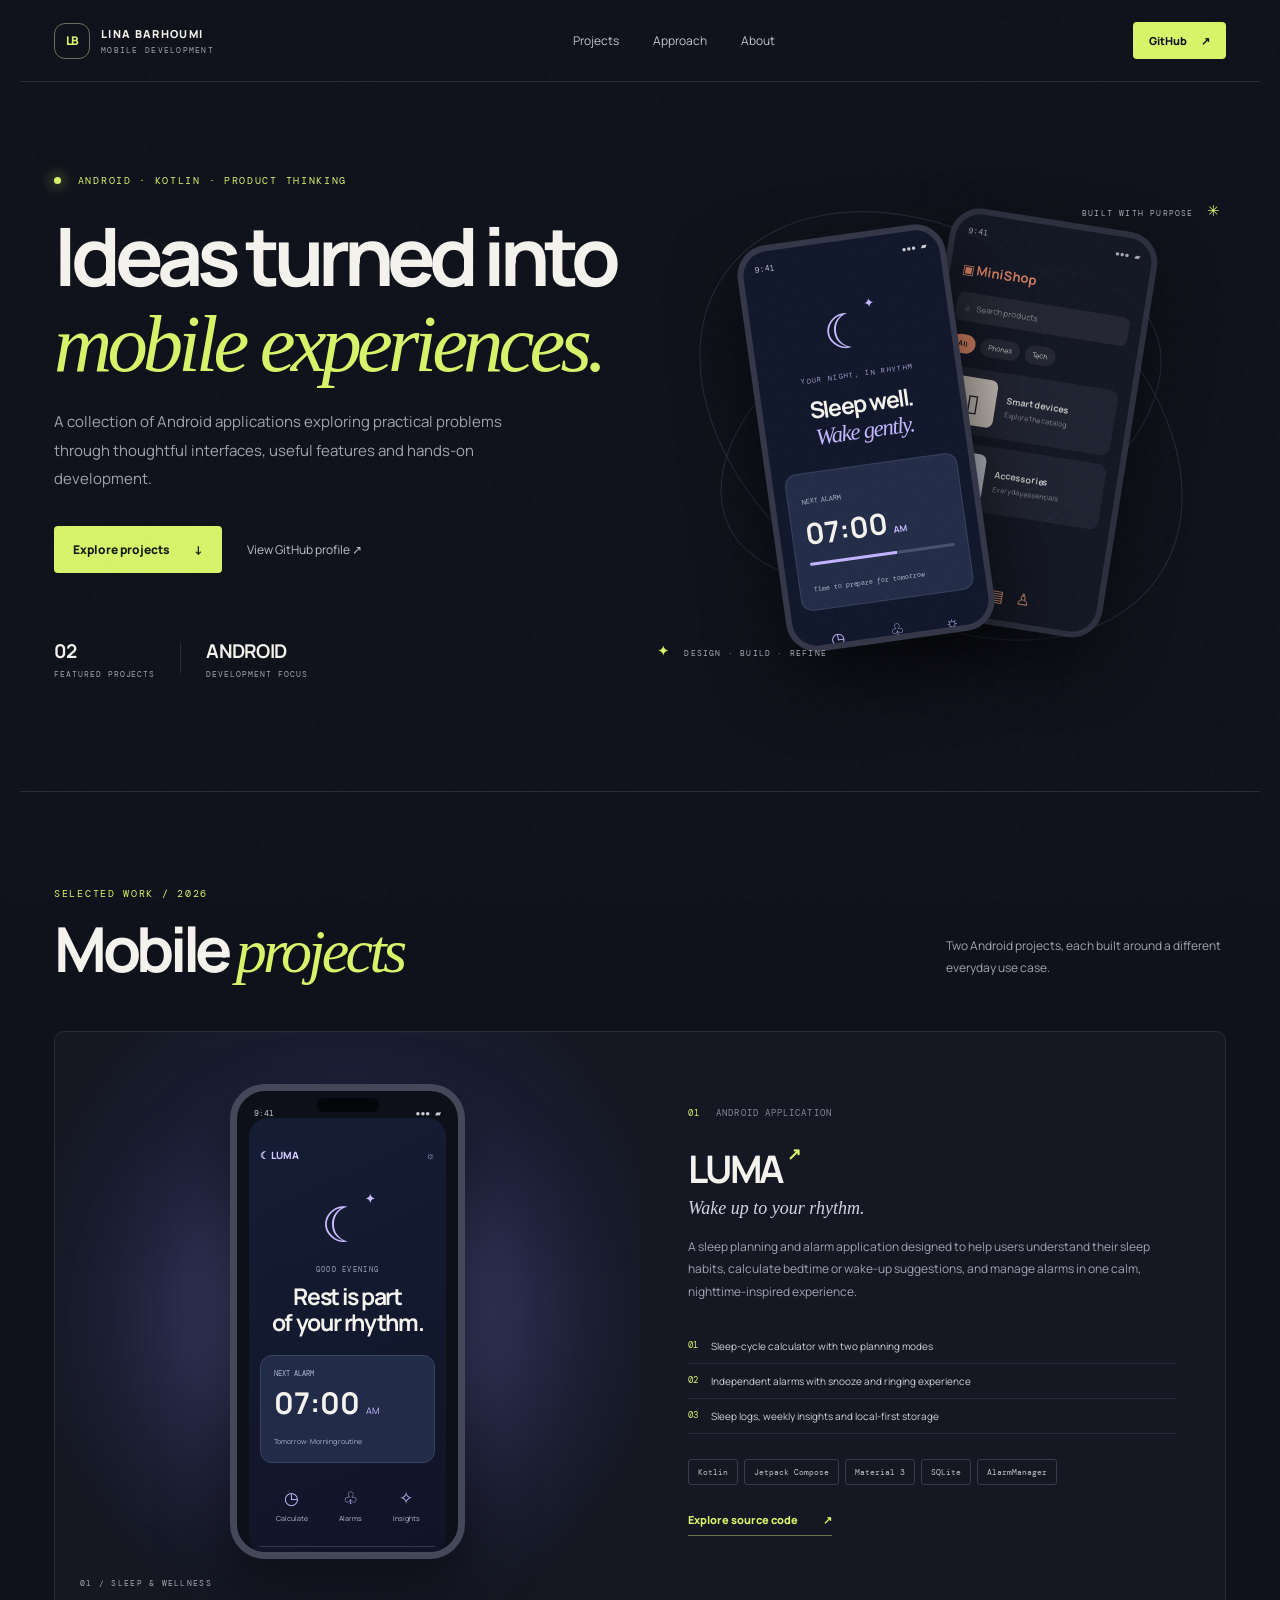
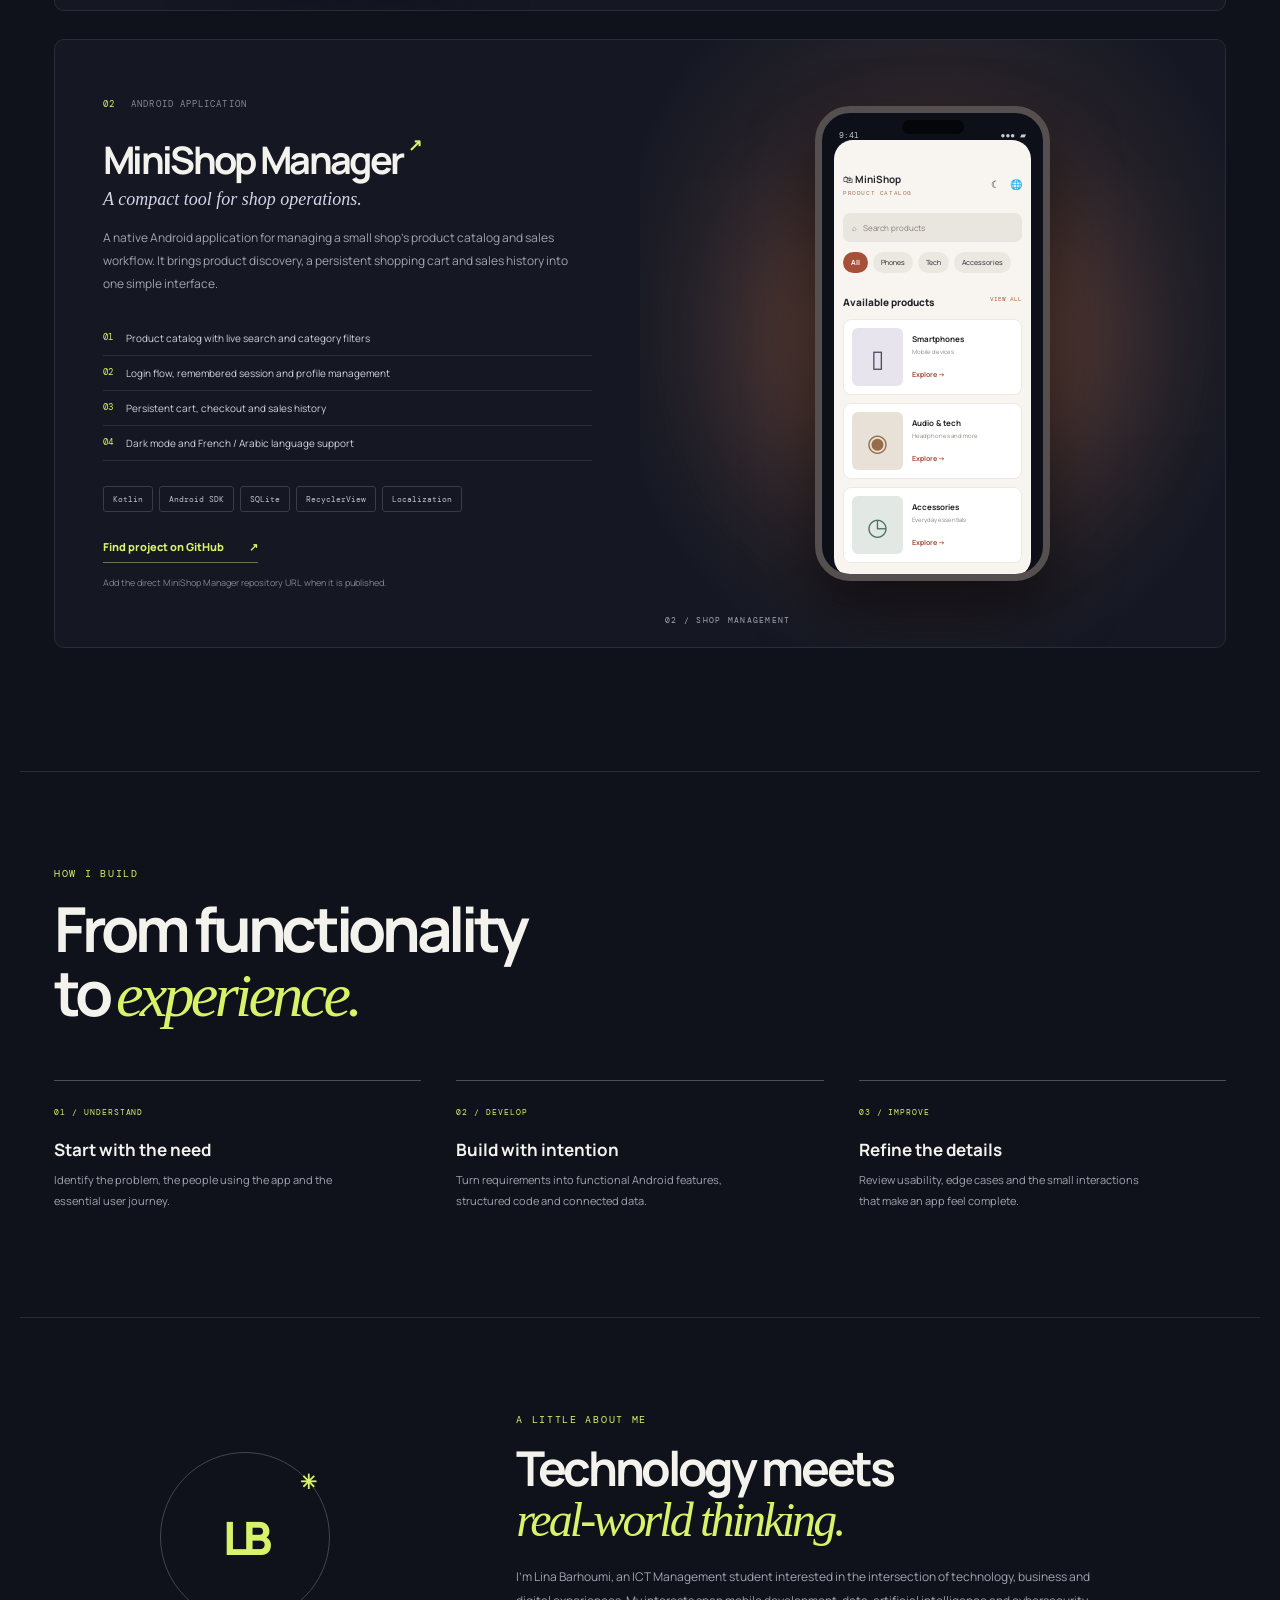
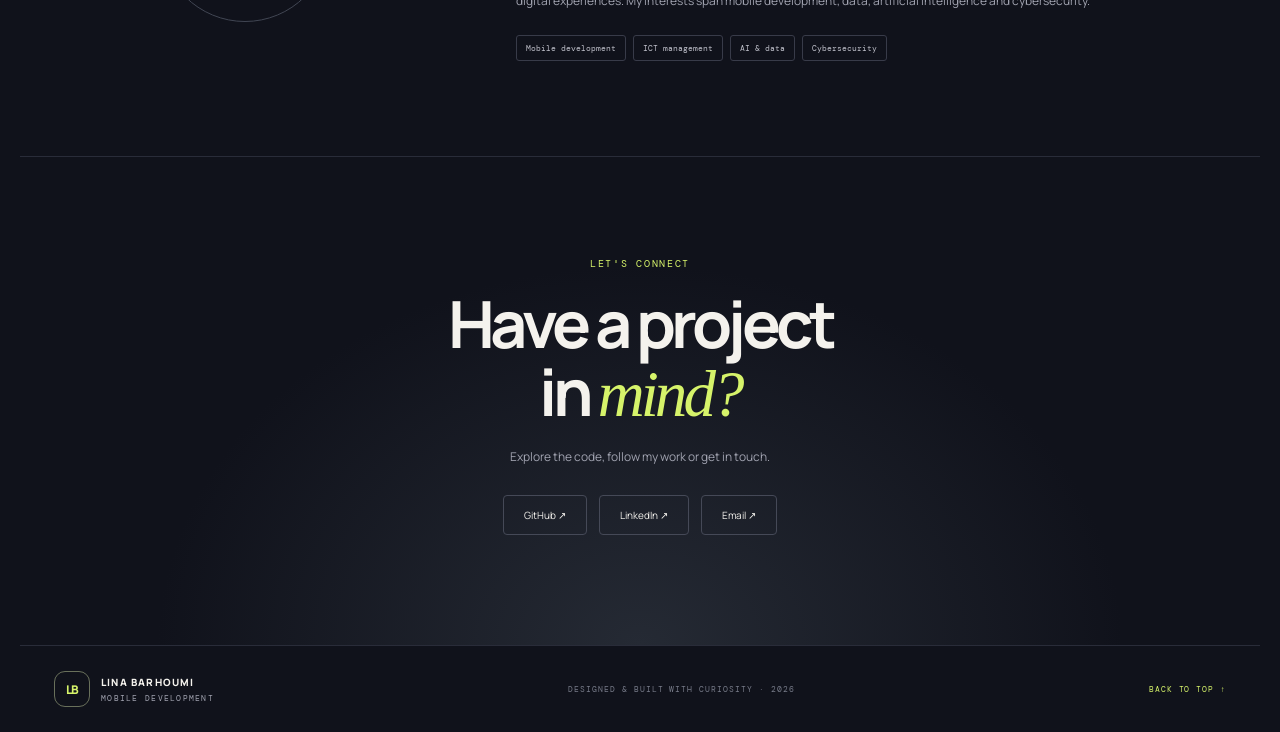
==== index.html @ 20ad25fe "Create mobile development portfolio" ====
<!DOCTYPE html>
<html lang="en">
<head>
  <meta charset="UTF-8">
  <meta name="viewport" content="width=device-width, initial-scale=1.0">
  <meta name="theme-color" content="#10121b">
  <meta name="description" content="Mobile app development portfolio — Android projects built with Kotlin.">
  <title>Mobile Projects — Lina Barhoumi</title>
  <link rel="preconnect" href="https://fonts.googleapis.com">
  <link rel="preconnect" href="https://fonts.gstatic.com" crossorigin>
  <link href="https://fonts.googleapis.com/css2?family=DM+Mono:wght@400;500&family=Manrope:wght@400;500;600;700;800&display=swap" rel="stylesheet">
  <link rel="stylesheet" href="style.css">
</head>
<body>
  <div class="noise"></div>
  <header class="topbar">
    <a class="brand" href="#home" aria-label="Lina home"><span class="brand-mark">LB</span><span>LINA BARHOUMI<span class="brand-sub">MOBILE DEVELOPMENT</span></span></a>
    <nav>
      <a href="#projects">Projects</a><a href="#approach">Approach</a><a href="#about">About</a>
    </nav>
    <a class="top-cta" href="https://github.com/LINAAAA55" target="_blank" rel="noreferrer">GitHub <span>↗</span></a>
  </header>

  <main>
    <section class="hero" id="home">
      <div class="hero-copy">
        <div class="eyebrow"><span class="pulse"></span> ANDROID · KOTLIN · PRODUCT THINKING</div>
        <h1>Ideas turned into<br><em>mobile experiences.</em></h1>
        <p class="hero-text">A collection of Android applications exploring practical problems through thoughtful interfaces, useful features and hands-on development.</p>
        <div class="hero-actions"><a class="button primary" href="#projects">Explore projects <span>↓</span></a><a class="text-link" href="https://github.com/LINAAAA55" target="_blank" rel="noreferrer">View GitHub profile ↗</a></div>
        <div class="hero-meta"><div><strong>02</strong><span>FEATURED PROJECTS</span></div><i></i><div><strong>ANDROID</strong><span>DEVELOPMENT FOCUS</span></div></div>
      </div>
      <div class="hero-art" aria-label="Decorative mobile app interface previews">
        <div class="orbit orbit-one"></div><div class="orbit orbit-two"></div>
        <div class="float-label label-top">BUILT WITH PURPOSE <span>✳</span></div>
        <div class="hero-phone phone-back">
          <div class="mini-status"><span>9:41</span><span>●●● ▰</span></div><div class="shop-mini-logo">▣ <b>MiniShop</b></div><div class="search-mini">⌕ &nbsp; Search products</div>
          <div class="mini-chips"><b>All</b><span>Phones</span><span>Tech</span></div>
          <div class="mini-product"><div class="product-art phone-art">▯</div><div><b>Smart devices</b><small>Explore the catalog</small></div></div>
          <div class="mini-product"><div class="product-art buds-art">◉</div><div><b>Accessories</b><small>Everyday essentials</small></div></div>
          <div class="mini-nav">⌂ &nbsp;&nbsp; ▤ &nbsp;&nbsp; ♙</div>
        </div>
        <div class="hero-phone phone-front">
          <div class="mini-status"><span>9:41</span><span>●●● ▰</span></div>
          <div class="moon">☾<span>✦</span></div><small class="luma-kicker">YOUR NIGHT, IN RHYTHM</small>
          <h3>Sleep well.<br><em>Wake gently.</em></h3>
          <div class="sleep-card"><small>NEXT ALARM</small><strong>07:00 <span>AM</span></strong><div class="sleep-line"></div><small>Time to prepare for tomorrow</small></div>
          <div class="sleep-shortcuts"><span>◷<small>Calculator</small></span><span>♧<small>Sleep log</small></span><span>☼<small>Insights</small></span></div>
        </div>
        <div class="float-label label-bottom"><span class="tiny-star">✦</span> DESIGN · BUILD · REFINE</div>
      </div>
    </section>

    <section class="section projects" id="projects">
      <div class="section-heading"><div><div class="eyebrow">SELECTED WORK / 2026</div><h2>Mobile <em>projects</em></h2></div><p>Two Android projects, each built around a different everyday use case.</p></div>

      <article class="project-card luma-card">
        <div class="project-visual luma-visual">
          <div class="visual-glow"></div>
          <div class="device device-large">
            <div class="device-island"></div><div class="device-time">9:41 <span>●●● ▰</span></div>
            <div class="luma-preview">
              <div class="luma-top"><span>☾ LUMA</span><span>☼</span></div>
              <div class="cat-moon">☾<b>✦</b></div>
              <div class="luma-greeting">GOOD EVENING</div><h3>Rest is part<br>of your rhythm.</h3>
              <div class="luma-alarm"><small>NEXT ALARM</small><strong>07:00 <i>AM</i></strong><span>Tomorrow · Morning routine</span></div>
              <div class="luma-actions"><span>◷<small>Calculate</small></span><span>♧<small>Alarms</small></span><span>✧<small>Insights</small></span></div>
              <div class="luma-tab"><b>⌂</b><b>◷</b><b>☾</b><b>⚙</b></div>
            </div>
          </div>
          <div class="visual-caption">01 / SLEEP & WELLNESS</div>
        </div>
        <div class="project-info">
          <div class="project-index">01 <span>ANDROID APPLICATION</span></div>
          <h3>LUMA <span class="project-arrow">↗</span></h3>
          <p class="project-lead">Wake up to your rhythm.</p>
          <p class="project-desc">A sleep planning and alarm application designed to help users understand their sleep habits, calculate bedtime or wake-up suggestions, and manage alarms in one calm, nighttime-inspired experience.</p>
          <div class="feature-list"><div><b>01</b><span>Sleep-cycle calculator with two planning modes</span></div><div><b>02</b><span>Independent alarms with snooze and ringing experience</span></div><div><b>03</b><span>Sleep logs, weekly insights and local-first storage</span></div></div>
          <div class="tags"><span>Kotlin</span><span>Jetpack Compose</span><span>Material 3</span><span>SQLite</span><span>AlarmManager</span></div>
          <a class="project-link" href="https://github.com/LINAAAA55/LUMA" target="_blank" rel="noreferrer">Explore source code <span>↗</span></a>
        </div>
      </article>

      <article class="project-card shop-card">
        <div class="project-info">
          <div class="project-index">02 <span>ANDROID APPLICATION</span></div>
          <h3>MiniShop Manager <span class="project-arrow">↗</span></h3>
          <p class="project-lead">A compact tool for shop operations.</p>
          <p class="project-desc">A native Android application for managing a small shop's product catalog and sales workflow. It brings product discovery, a persistent shopping cart and sales history into one simple interface.</p>
          <div class="feature-list"><div><b>01</b><span>Product catalog with live search and category filters</span></div><div><b>02</b><span>Login flow, remembered session and profile management</span></div><div><b>03</b><span>Persistent cart, checkout and sales history</span></div><div><b>04</b><span>Dark mode and French / Arabic language support</span></div></div>
          <div class="tags"><span>Kotlin</span><span>Android SDK</span><span>SQLite</span><span>RecyclerView</span><span>Localization</span></div>
          <a class="project-link" href="https://github.com/LINAAAA55" target="_blank" rel="noreferrer">Find project on GitHub <span>↗</span></a>
          <small class="note">Add the direct MiniShop Manager repository URL when it is published.</small>
        </div>
        <div class="project-visual shop-visual">
          <div class="visual-glow"></div>
          <div class="device device-large shop-device">
            <div class="device-island"></div><div class="device-time">9:41 <span>●●● ▰</span></div>
            <div class="shop-preview">
              <div class="shop-header"><span>🛍 <b>MiniShop</b><small>PRODUCT CATALOG</small></span><span>☾　🌐</span></div>
              <div class="shop-search">⌕ &nbsp; Search products</div>
              <div class="shop-cats"><b>All</b><span>Phones</span><span>Tech</span><span>Accessories</span></div>
              <div class="shop-section">Available products <span>VIEW ALL</span></div>
              <div class="shop-item"><div class="item-illustration phone">▯</div><div><b>Smartphones</b><small>Mobile devices</small><strong>Explore →</strong></div></div>
              <div class="shop-item"><div class="item-illustration audio">◉</div><div><b>Audio & tech</b><small>Headphones and more</small><strong>Explore →</strong></div></div>
              <div class="shop-item"><div class="item-illustration watch">◷</div><div><b>Accessories</b><small>Everyday essentials</small><strong>Explore →</strong></div></div>
              <div class="shop-bottom"><span>⌂<small>Catalog</small></span><span>▣<small>Cart</small></span><span>▤<small>Sales</small></span><span>♙<small>Profile</small></span></div>
            </div>
          </div>
          <div class="visual-caption">02 / SHOP MANAGEMENT</div>
        </div>
      </article>
    </section>

    <section class="approach section" id="approach">
      <div class="eyebrow">HOW I BUILD</div><h2>From functionality<br>to <em>experience.</em></h2>
      <div class="approach-grid">
        <div><span>01 / UNDERSTAND</span><h3>Start with the need</h3><p>Identify the problem, the people using the app and the essential user journey.</p></div>
        <div><span>02 / DEVELOP</span><h3>Build with intention</h3><p>Turn requirements into functional Android features, structured code and connected data.</p></div>
        <div><span>03 / IMPROVE</span><h3>Refine the details</h3><p>Review usability, edge cases and the small interactions that make an app feel complete.</p></div>
      </div>
    </section>

    <section class="about section" id="about">
      <div class="about-mark">LB<span>✳</span></div>
      <div><div class="eyebrow">A LITTLE ABOUT ME</div><h2>Technology meets<br><em>real-world thinking.</em></h2><p>I'm Lina Barhoumi, an ICT Management student interested in the intersection of technology, business and digital experiences. My interests span mobile development, data, artificial intelligence and cybersecurity.</p><div class="about-skills"><span>Mobile development</span><span>ICT management</span><span>AI & data</span><span>Cybersecurity</span></div></div>
    </section>

    <section class="contact section">
      <div class="eyebrow">LET'S CONNECT</div><h2>Have a project<br>in <em>mind?</em></h2>
      <p>Explore the code, follow my work or get in touch.</p>
      <div class="contact-links"><a href="https://github.com/LINAAAA55" target="_blank" rel="noreferrer">GitHub ↗</a><a href="https://www.linkedin.com/" target="_blank" rel="noreferrer">LinkedIn ↗</a><a href="mailto:">Email ↗</a></div>
    </section>
  </main>
  <footer><a class="brand footer-brand" href="#home"><span class="brand-mark">LB</span><span>LINA BARHOUMI<span class="brand-sub">MOBILE DEVELOPMENT</span></span></a><span>DESIGNED & BUILT WITH CURIOSITY · 2026</span><a href="#home">BACK TO TOP ↑</a></footer>
  <script src="script.js"></script>
</body>
</html>
---- style.css ----
*{box-sizing:border-box} :root{--bg:#10121b;--panel:#171a26;--text:#f4f2ed;--muted:#a1a3b0;--line:#292c39;--lime:#d6f36a;--lav:#b9a8ff;--orange:#ff9b70}html{scroll-behavior:smooth}body{margin:0;background:var(--bg);color:var(--text);font-family:Manrope,Arial,sans-serif;overflow-x:hidden}.noise{position:fixed;inset:0;pointer-events:none;opacity:.035;z-index:5;background-image:url("data:image/svg+xml,%3Csvg viewBox='0 0 180 180' xmlns='http://www.w3.org/2000/svg'%3E%3Cfilter id='n'%3E%3CfeTurbulence type='fractalNoise' baseFrequency='.9' numOctaves='3' stitchTiles='stitch'/%3E%3C/filter%3E%3Crect width='100%25' height='100%25' filter='url(%23n)' opacity='.5'/%3E%3C/svg%3E")}.topbar{height:82px;max-width:1240px;margin:auto;padding:0 34px;display:flex;align-items:center;justify-content:space-between;border-bottom:1px solid var(--line);position:relative;z-index:10}.brand{display:flex;align-items:center;gap:11px;text-decoration:none;color:var(--text);font-size:11px;font-weight:800;letter-spacing:.12em}.brand-mark{width:36px;height:36px;border:1px solid #69705b;border-radius:11px;display:grid;place-items:center;color:var(--lime);font-size:12px;letter-spacing:-.06em}.brand-sub{display:block;font:8px "DM Mono",monospace;color:var(--muted);letter-spacing:.16em;margin-top:4px}.topbar nav{display:flex;gap:34px}.topbar nav a,.text-link{font-size:12px;color:#c3c3cc;text-decoration:none}.topbar nav a:hover,.text-link:hover{color:var(--lime)}.top-cta{color:var(--bg);background:var(--lime);padding:11px 16px;border-radius:4px;text-decoration:none;font-size:11px;font-weight:800}.top-cta span{margin-left:12px}.hero{max-width:1240px;margin:auto;padding:92px 34px 112px;min-height:650px;display:grid;grid-template-columns:1fr 1fr;align-items:center;gap:30px}.eyebrow{font:10px "DM Mono",monospace;letter-spacing:.17em;color:var(--lime)}.pulse{display:inline-block;width:7px;height:7px;background:var(--lime);border-radius:50%;margin-right:9px;box-shadow:0 0 14px var(--lime)}h1,h2,h3,p{margin-top:0}h1{font-size:clamp(48px,6.3vw,82px);line-height:1.05;letter-spacing:-.075em;margin:26px 0 22px;font-weight:700}h1 em,h2 em{font-family:Georgia,serif;font-weight:400;color:var(--lime);letter-spacing:-.06em}.hero-text{max-width:490px;color:var(--muted);font-size:15px;line-height:1.9}.hero-actions{display:flex;align-items:center;gap:25px;margin-top:32px}.button{display:inline-flex;gap:24px;align-items:center;padding:15px 19px;text-decoration:none;font-size:12px;font-weight:800;border-radius:4px}.primary{background:var(--lime);color:#161a13}.primary:hover{transform:translateY(-2px)}.hero-meta{display:flex;align-items:center;gap:25px;margin-top:65px}.hero-meta div{display:flex;flex-direction:column;gap:5px}.hero-meta strong{font-size:19px;letter-spacing:-.04em}.hero-meta span{font:8px "DM Mono",monospace;color:var(--muted);letter-spacing:.12em}.hero-meta i{height:30px;width:1px;background:var(--line)}.hero-art{height:480px;position:relative;display:flex;justify-content:center;align-items:center}.orbit{position:absolute;border:1px solid #292d3c;border-radius:50%;transform:rotate(-25deg)}.orbit-one{width:470px;height:270px}.orbit-two{width:530px;height:370px;transform:rotate(35deg)}.hero-phone{position:absolute;width:210px;height:410px;border:6px solid #343747;border-radius:31px;background:#151927;box-shadow:0 28px 70px #0009;overflow:hidden;padding:12px}.phone-back{transform:translate(85px,-3px) rotate(9deg);opacity:.8}.phone-front{transform:translate(-75px,12px) rotate(-8deg);z-index:2;background:#11182b}.mini-status,.device-time{display:flex;justify-content:space-between;font:8px "DM Mono",monospace;color:#c9cad2}.shop-mini-logo{margin-top:25px;font-size:13px;color:#ff9b70}.search-mini{margin-top:14px;background:#292d3a;padding:9px;border-radius:7px;font-size:8px;color:#aaa}.mini-chips{display:flex;gap:5px;margin:13px 0}.mini-chips>*{padding:5px 8px;background:#292d3a;border-radius:15px;font-size:7px}.mini-chips b{background:#ff9b70;color:#17151a}.mini-product{display:flex;gap:10px;align-items:center;background:#242837;padding:9px;border-radius:9px;margin-bottom:9px;font-size:9px}.mini-product small{display:block;color:#a4a5af;margin-top:4px;font-size:7px}.product-art{width:45px;height:48px;border-radius:7px;display:grid;place-items:center;font-size:24px}.phone-art{background:#eadfd5;color:#20212b}.buds-art{background:#dce3eb;color:#252a36}.mini-nav{position:absolute;bottom:13px;left:0;right:0;text-align:center;color:#ffad82;font-size:16px}.moon{font-size:48px;color:#c8baff;margin:34px 0 9px;text-align:center}.moon span{font-size:13px;vertical-align:top}.luma-kicker{display:block;text-align:center;font:7px "DM Mono",monospace;letter-spacing:.2em;color:#a9a1d4}.phone-front h3{text-align:center;font-size:23px;line-height:1.12;letter-spacing:-.06em;margin:13px 0 20px}.phone-front h3 em{font-family:Georgia;color:#c4b7ff;font-weight:400}.sleep-card{background:#242d48;border:1px solid #38415e;border-radius:12px;padding:13px}.sleep-card small{font:7px "DM Mono",monospace;color:#aab1ca}.sleep-card strong{display:block;font-size:29px;margin:5px 0}.sleep-card strong span{font-size:9px;color:#c6b8ff}.sleep-line{height:3px;background:linear-gradient(90deg,#c2b3ff 60%,#47516e 60%);border-radius:4px;margin:9px 0}.sleep-shortcuts{display:flex;justify-content:space-around;margin-top:19px;color:#c8baff;text-align:center}.sleep-shortcuts small{display:block;font-size:7px;color:#b3b4c2;margin-top:5px}.float-label{position:absolute;font:8px "DM Mono",monospace;letter-spacing:.15em;color:#a8a9b6;z-index:3}.float-label span{color:var(--lime);font-size:15px;margin-left:7px}.label-top{top:15px;right:5px}.label-bottom{bottom:5px;left:2px}.tiny-star{font-size:15px!important;margin:0 7px 0 0!important}.section{max-width:1240px;margin:auto;padding:95px 34px}.projects{border-top:1px solid var(--line)}.section-heading{display:flex;justify-content:space-between;align-items:end;margin-bottom:48px}.section-heading h2,.approach h2,.about h2,.contact h2{font-size:clamp(42px,5vw,62px);line-height:1.04;letter-spacing:-.07em;margin:17px 0 0}.section-heading>p{color:var(--muted);max-width:280px;font-size:12px;line-height:1.8;margin:0 0 5px}.project-card{display:grid;grid-template-columns:1fr 1fr;min-height:580px;border:1px solid var(--line);border-radius:10px;overflow:hidden;margin-bottom:28px;background:#151823}.project-visual{position:relative;display:flex;align-items:center;justify-content:center;min-height:570px;overflow:hidden}.luma-visual{background:radial-gradient(ellipse at 50% 45%,#32365b 0%,#1c2037 45%,#151823 78%)}.shop-visual{background:radial-gradient(ellipse at 50% 45%,#4a3229 0%,#28232a 48%,#151823 80%)}.visual-glow{position:absolute;width:330px;height:330px;border-radius:50%;filter:blur(70px);opacity:.23;background:#a99bff}.shop-visual .visual-glow{background:#ff956a}.device{position:relative;background:#0d1019;border:7px solid #444858;border-radius:35px;box-shadow:0 28px 65px #0009;overflow:hidden}.device-large{width:235px;height:475px;padding:12px}.device-island{position:absolute;top:7px;left:50%;transform:translateX(-50%);width:62px;height:14px;background:#05060a;border-radius:12px;z-index:3}.device-time{padding:5px 5px 0}.luma-preview{height:100%;background:linear-gradient(155deg,#151d35,#101426);border-radius:19px;padding:16px 11px;overflow:hidden}.luma-top{display:flex;justify-content:space-between;color:#d4caff;font-size:10px;font-weight:800;margin-top:14px}.cat-moon{text-align:center;font-size:49px;color:#c9baff;margin:28px 0 8px}.cat-moon b{font-size:12px;vertical-align:top}.luma-greeting{text-align:center;color:#9da5c1;font:7px "DM Mono",monospace;letter-spacing:.19em}.luma-preview h3{text-align:center;font-size:23px;line-height:1.12;letter-spacing:-.06em;margin:10px 0 20px}.luma-alarm{background:#222c49;border:1px solid #394362;border-radius:12px;padding:13px}.luma-alarm small{display:block;font:7px "DM Mono",monospace;color:#aeb5ce}.luma-alarm strong{display:block;font-size:30px;margin:4px 0}.luma-alarm i{font:9px Manrope;color:#c8baff}.luma-alarm span{font-size:7px;color:#aeb5ce}.luma-actions{display:flex;justify-content:space-around;text-align:center;color:#c8baff;margin:23px 0}.luma-actions span{font-size:17px}.luma-actions small{display:block;font-size:7px;color:#b9bbcb;margin-top:5px}.luma-tab{border-top:1px solid #303750;display:flex;justify-content:space-around;padding-top:12px;color:#a6a9bd}.luma-tab b:first-child{color:#c9baff}.visual-caption{position:absolute;bottom:22px;left:25px;font:8px "DM Mono",monospace;letter-spacing:.16em;color:#a5a6b2}.project-info{padding:58px 48px;align-self:center}.project-index{font:9px "DM Mono",monospace;color:var(--lime);letter-spacing:.12em}.project-index span{color:#858897;margin-left:10px}.project-info h3{font-size:38px;letter-spacing:-.07em;margin:23px 0 4px}.project-arrow{font-size:17px;color:var(--lime);vertical-align:top}.project-lead{font:italic 18px Georgia,serif;color:#d6d2e7;margin-bottom:17px}.project-desc{font-size:12px;line-height:1.9;color:var(--muted);max-width:480px}.feature-list{margin:25px 0}.feature-list div{display:flex;gap:13px;padding:10px 0;border-bottom:1px solid #292d39;font-size:10px;color:#d2d1d8}.feature-list b{font:9px "DM Mono",monospace;color:var(--lime)}.tags{display:flex;flex-wrap:wrap;gap:6px;margin:22px 0}.tags span,.about-skills span{border:1px solid #383b49;padding:7px 9px;border-radius:3px;font:8px "DM Mono",monospace;color:#bfc0ca}.project-link{display:inline-flex;gap:25px;align-items:center;text-decoration:none;color:var(--lime);font-size:11px;font-weight:800;margin-top:5px;border-bottom:1px solid #69734b;padding-bottom:8px}.note{display:block;color:#818491;font-size:9px;margin-top:13px}.shop-card .project-info{order:1}.shop-card .project-visual{order:2}.shop-device{border-color:#55504f}.shop-preview{height:100%;background:#f8f5f0;color:#24242a;border-radius:19px;padding:17px 9px;overflow:hidden}.shop-header{display:flex;justify-content:space-between;align-items:center;font-size:10px;margin-top:15px}.shop-header small{display:block;font:6px "DM Mono",monospace;color:#9b6b53;letter-spacing:.1em;margin-top:3px}.shop-search{background:#e9e5df;border-radius:7px;padding:9px;margin:16px 0 10px;color:#85817b;font-size:8px}.shop-cats{display:flex;gap:5px;white-space:nowrap}.shop-cats>*{font-size:7px;padding:6px 8px;background:#ebe7e1;border-radius:20px}.shop-cats b{background:#a64f39;color:white}.shop-section{font-size:10px;font-weight:800;margin:22px 0 10px}.shop-section span{float:right;font:6px "DM Mono",monospace;color:#b65b3e}.shop-item{display:flex;align-items:center;gap:9px;background:white;border:1px solid #eee9e3;border-radius:8px;padding:8px;margin-bottom:8px}.item-illustration{width:51px;height:58px;border-radius:6px;display:grid;place-items:center;font-size:24px}.item-illustration.phone{background:#e7e4ed;color:#514d68}.item-illustration.audio{background:#e8e1d8;color:#976c4b}.item-illustration.watch{background:#e2e9e4;color:#4d7160}.shop-item b{font-size:8px;display:block}.shop-item small{font-size:6px;color:#8c8984;display:block;margin:4px 0}.shop-item strong{font-size:7px;color:#a64f39}.shop-bottom{display:flex;justify-content:space-around;border-top:1px solid #e9e3dc;padding-top:11px;margin-top:13px;color:#a64f39}.shop-bottom span{font-size:12px;text-align:center}.shop-bottom small{display:block;font-size:6px;color:#716e6b}.approach{border-top:1px solid var(--line)}.approach h2{margin-bottom:52px}.approach-grid{display:grid;grid-template-columns:repeat(3,1fr);gap:35px}.approach-grid>div{border-top:1px solid #4a4e5a;padding-top:17px}.approach-grid span{font:8px "DM Mono",monospace;color:var(--lime);letter-spacing:.12em}.approach-grid h3{font-size:17px;margin:18px 0 9px}.approach-grid p{font-size:11px;line-height:1.9;color:var(--muted);max-width:280px}.about{border-top:1px solid var(--line);display:grid;grid-template-columns:.7fr 1.3fr;gap:80px;align-items:center}.about-mark{width:170px;height:170px;border:1px solid #414653;border-radius:50%;display:grid;place-items:center;font-size:46px;font-weight:800;letter-spacing:-.1em;color:var(--lime);position:relative;margin:auto}.about-mark span{position:absolute;right:17px;top:15px;font-size:20px}.about h2{font-size:48px;margin-bottom:20px}.about p{max-width:580px;color:var(--muted);font-size:12px;line-height:2}.about-skills{display:flex;gap:7px;flex-wrap:wrap;margin-top:22px}.contact{border-top:1px solid var(--line);text-align:center;padding-top:100px;padding-bottom:110px;background:radial-gradient(ellipse at 50% 100%,#252a34 0%,transparent 55%)}.contact h2{font-size:65px;margin:20px 0}.contact>p{color:var(--muted);font-size:12px}.contact-links{display:flex;justify-content:center;gap:12px;margin-top:30px}.contact-links a{border:1px solid #454957;color:var(--text);padding:12px 20px;text-decoration:none;font-size:10px;border-radius:4px}.contact-links a:hover{border-color:var(--lime);color:var(--lime)}footer{max-width:1240px;margin:auto;border-top:1px solid var(--line);padding:25px 34px;display:flex;align-items:center;justify-content:space-between;color:#777b89;font:8px "DM Mono",monospace;letter-spacing:.12em}.footer-brand{font-family:Manrope;font-size:10px;letter-spacing:.12em}footer>a:last-child{color:var(--lime);text-decoration:none}
@media(max-width:800px){.topbar{padding:0 20px;height:72px}.topbar nav{gap:15px}.topbar nav a{font-size:10px}.top-cta{padding:9px 11px}.hero{grid-template-columns:1fr;padding:70px 22px 65px;gap:5px}.hero-art{height:450px;margin-top:20px}.hero-meta{margin-top:42px}.section{padding:70px 20px}.section-heading{align-items:start;gap:20px;flex-direction:column}.section-heading>p{max-width:450px}.project-card{grid-template-columns:1fr}.project-visual{min-height:520px}.project-info{padding:38px 27px}.shop-card .project-info{order:2}.shop-card .project-visual{order:1}.approach-grid{gap:18px}.about{gap:35px;grid-template-columns:.55fr 1.45fr}.about-mark{width:120px;height:120px;font-size:34px}.about h2{font-size:40px}footer{padding:22px 20px;gap:15px;flex-wrap:wrap}}
@media(max-width:540px){.topbar nav{display:none}.brand{font-size:9px}.hero{padding-top:60px}h1{font-size:54px}.hero-text{font-size:13px}.hero-art{height:390px;transform:scale(.88);transform-origin:top center;margin-bottom:-30px}.phone-front{transform:translate(-53px,10px) rotate(-8deg)}.phone-back{transform:translate(65px,-2px) rotate(9deg)}.label-top{right:-5px}.label-bottom{left:-5px}.section-heading h2,.approach h2{font-size:46px}.project-visual{min-height:470px}.device-large{transform:scale(.91)}.project-info h3{font-size:31px}.project-info{padding:34px 21px}.approach-grid{grid-template-columns:1fr;gap:24px}.approach-grid p{max-width:100%}.about{grid-template-columns:1fr;gap:30px;text-align:center}.about-mark{width:110px;height:110px}.about h2{font-size:42px}.about-skills{justify-content:center}.contact h2{font-size:54px}.contact-links{flex-wrap:wrap}footer{justify-content:center;text-align:center;flex-direction:column}.footer-brand{align-self:center}}
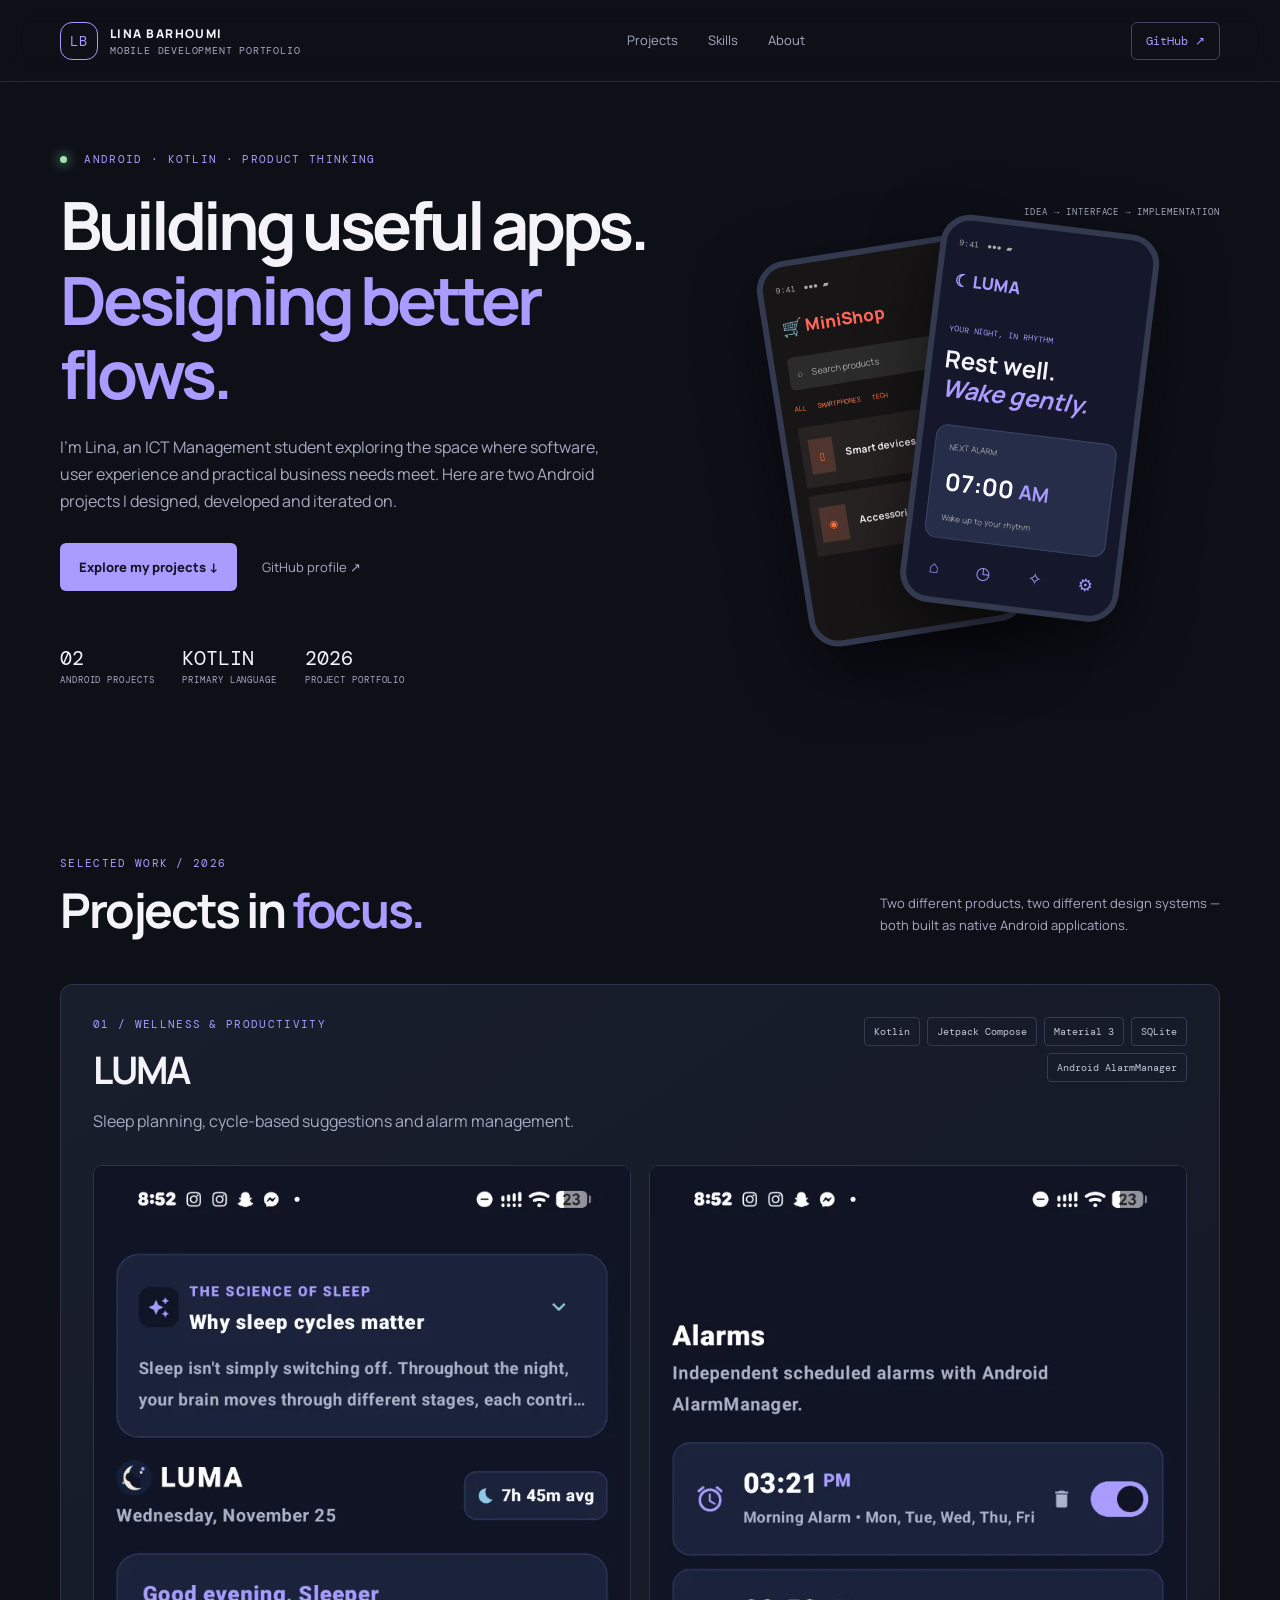
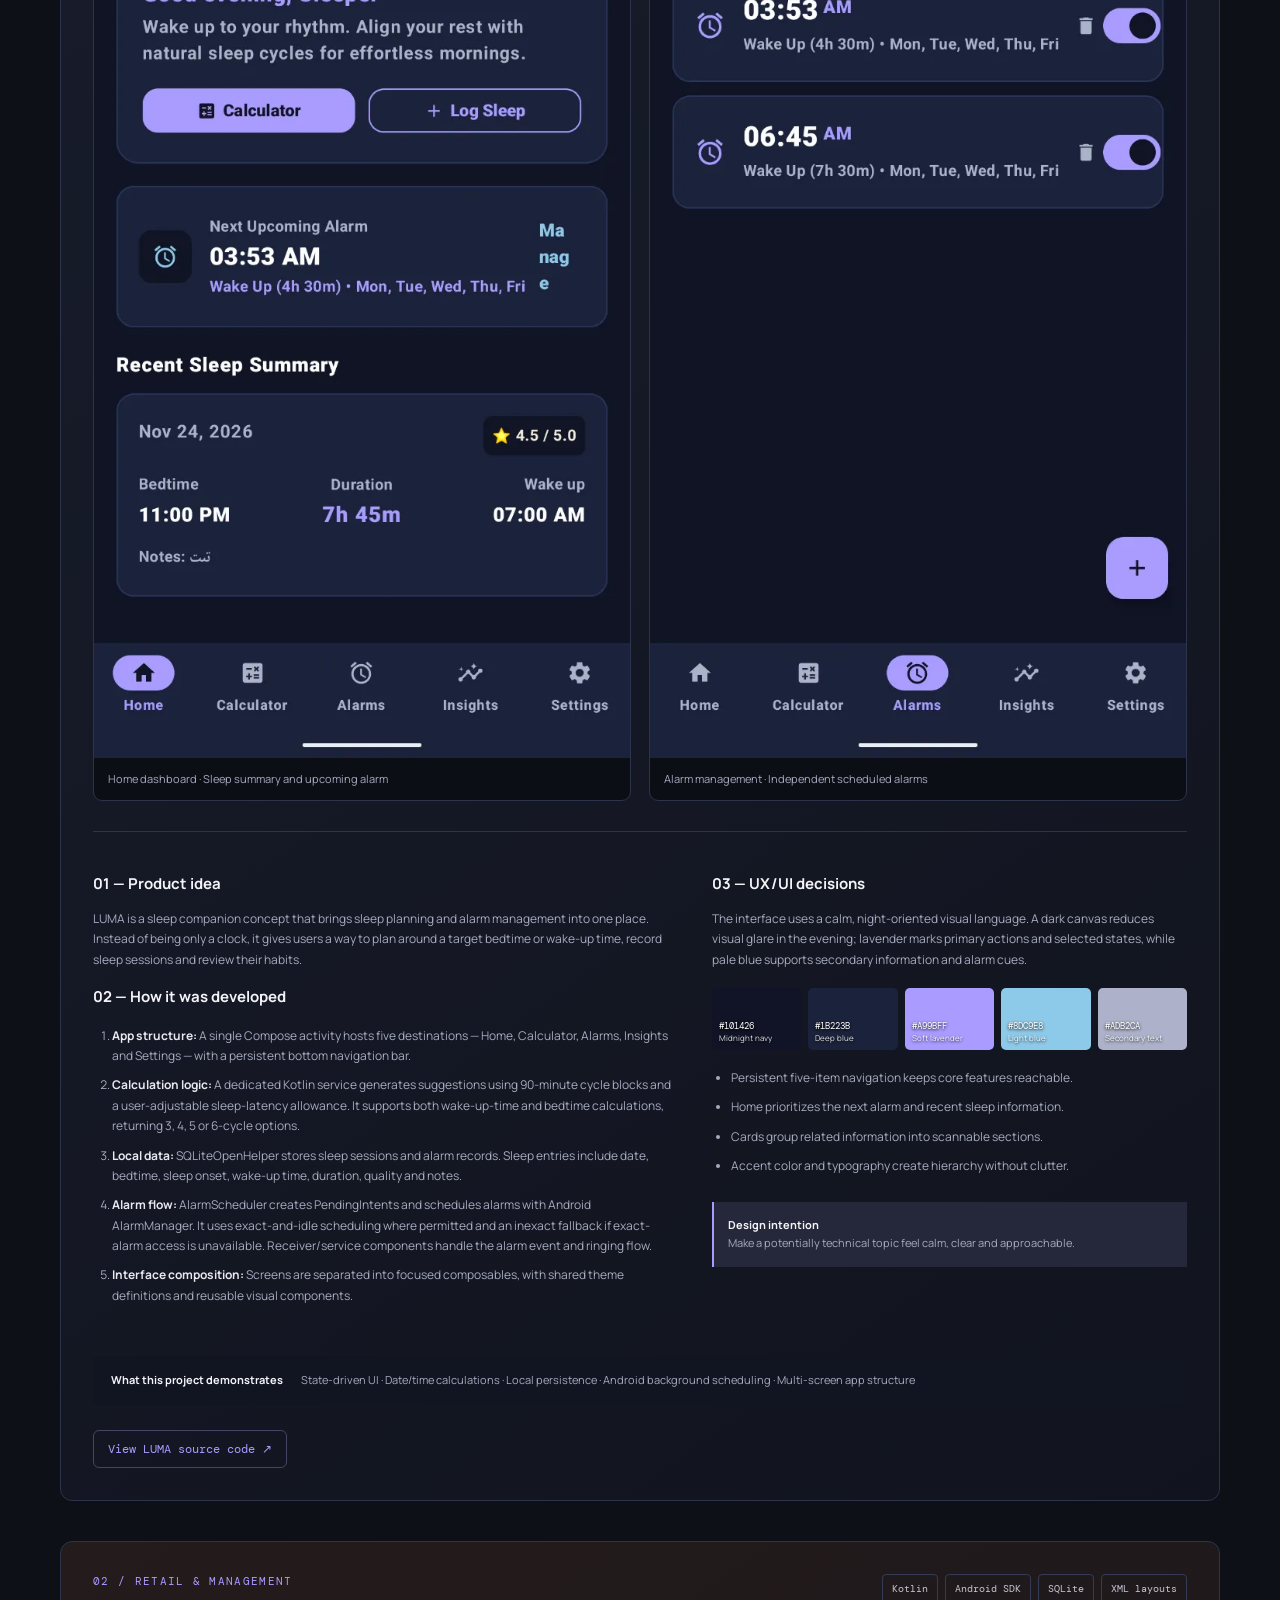
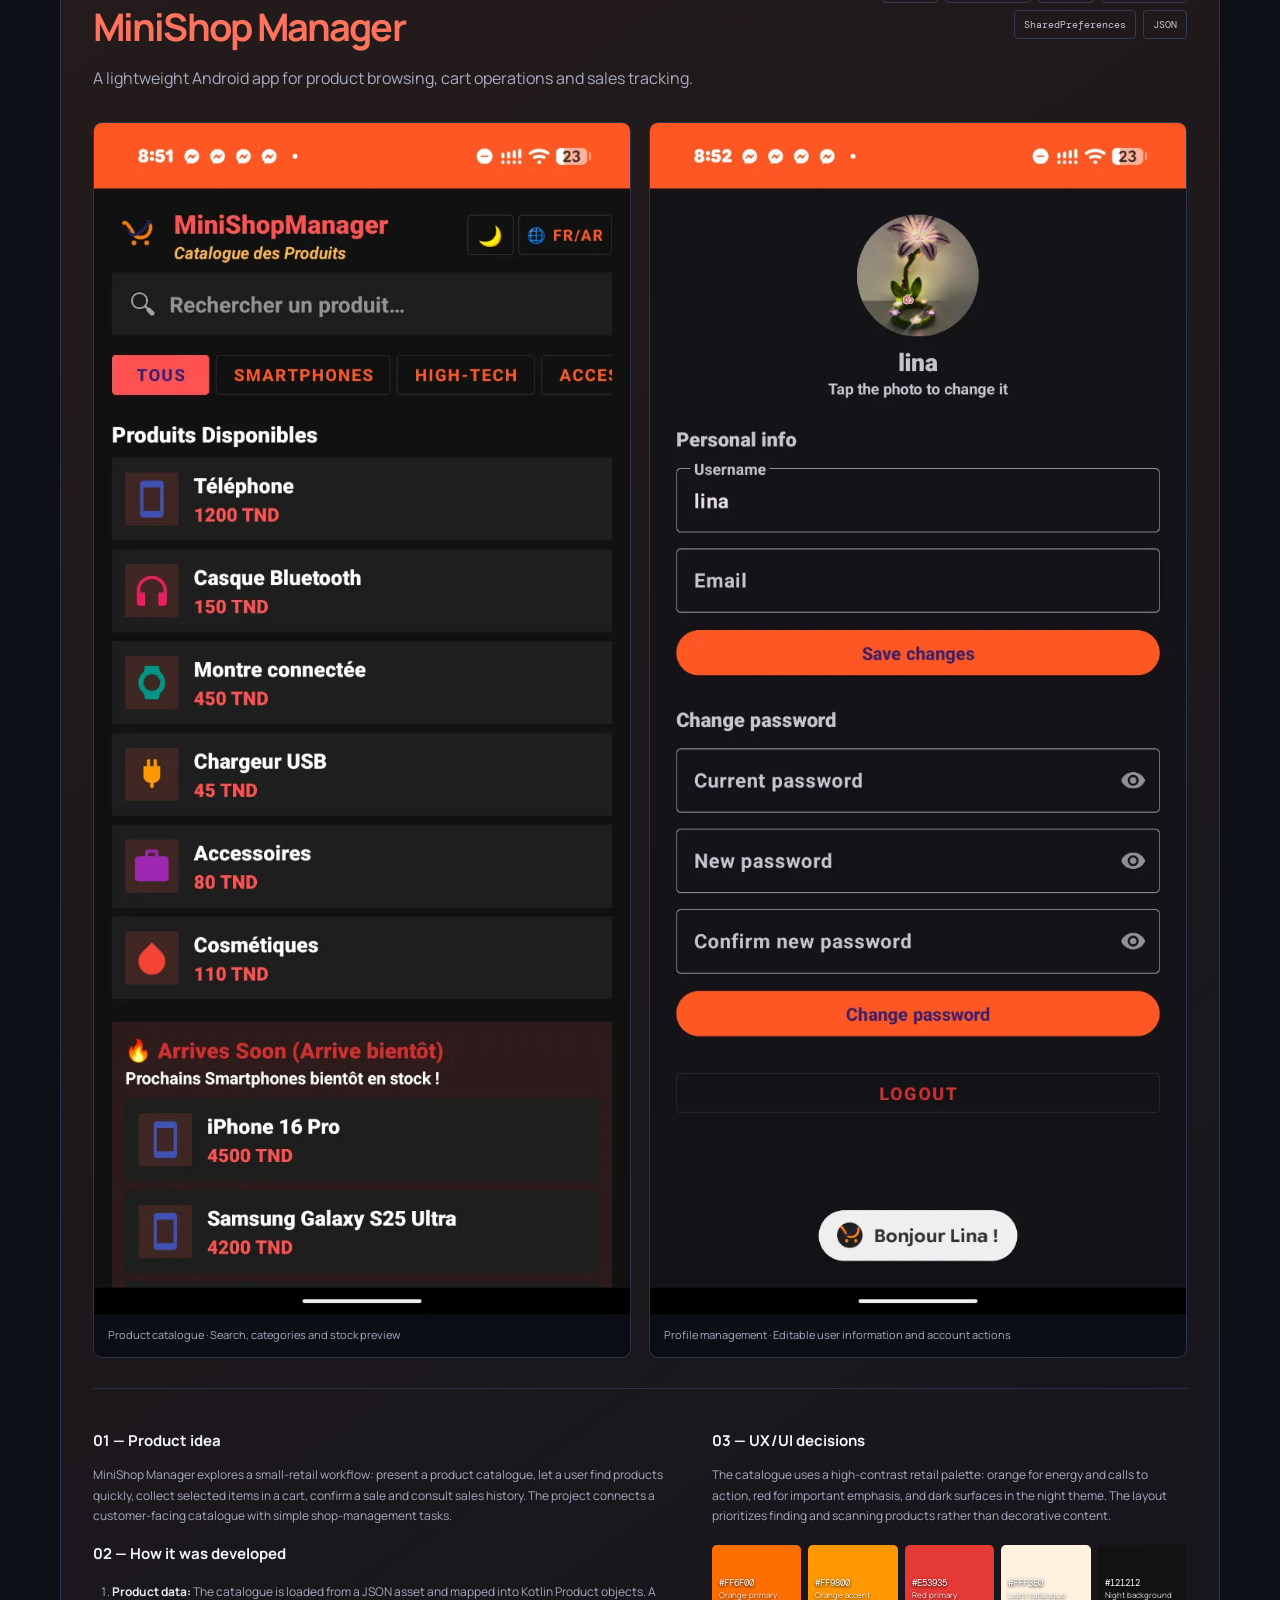
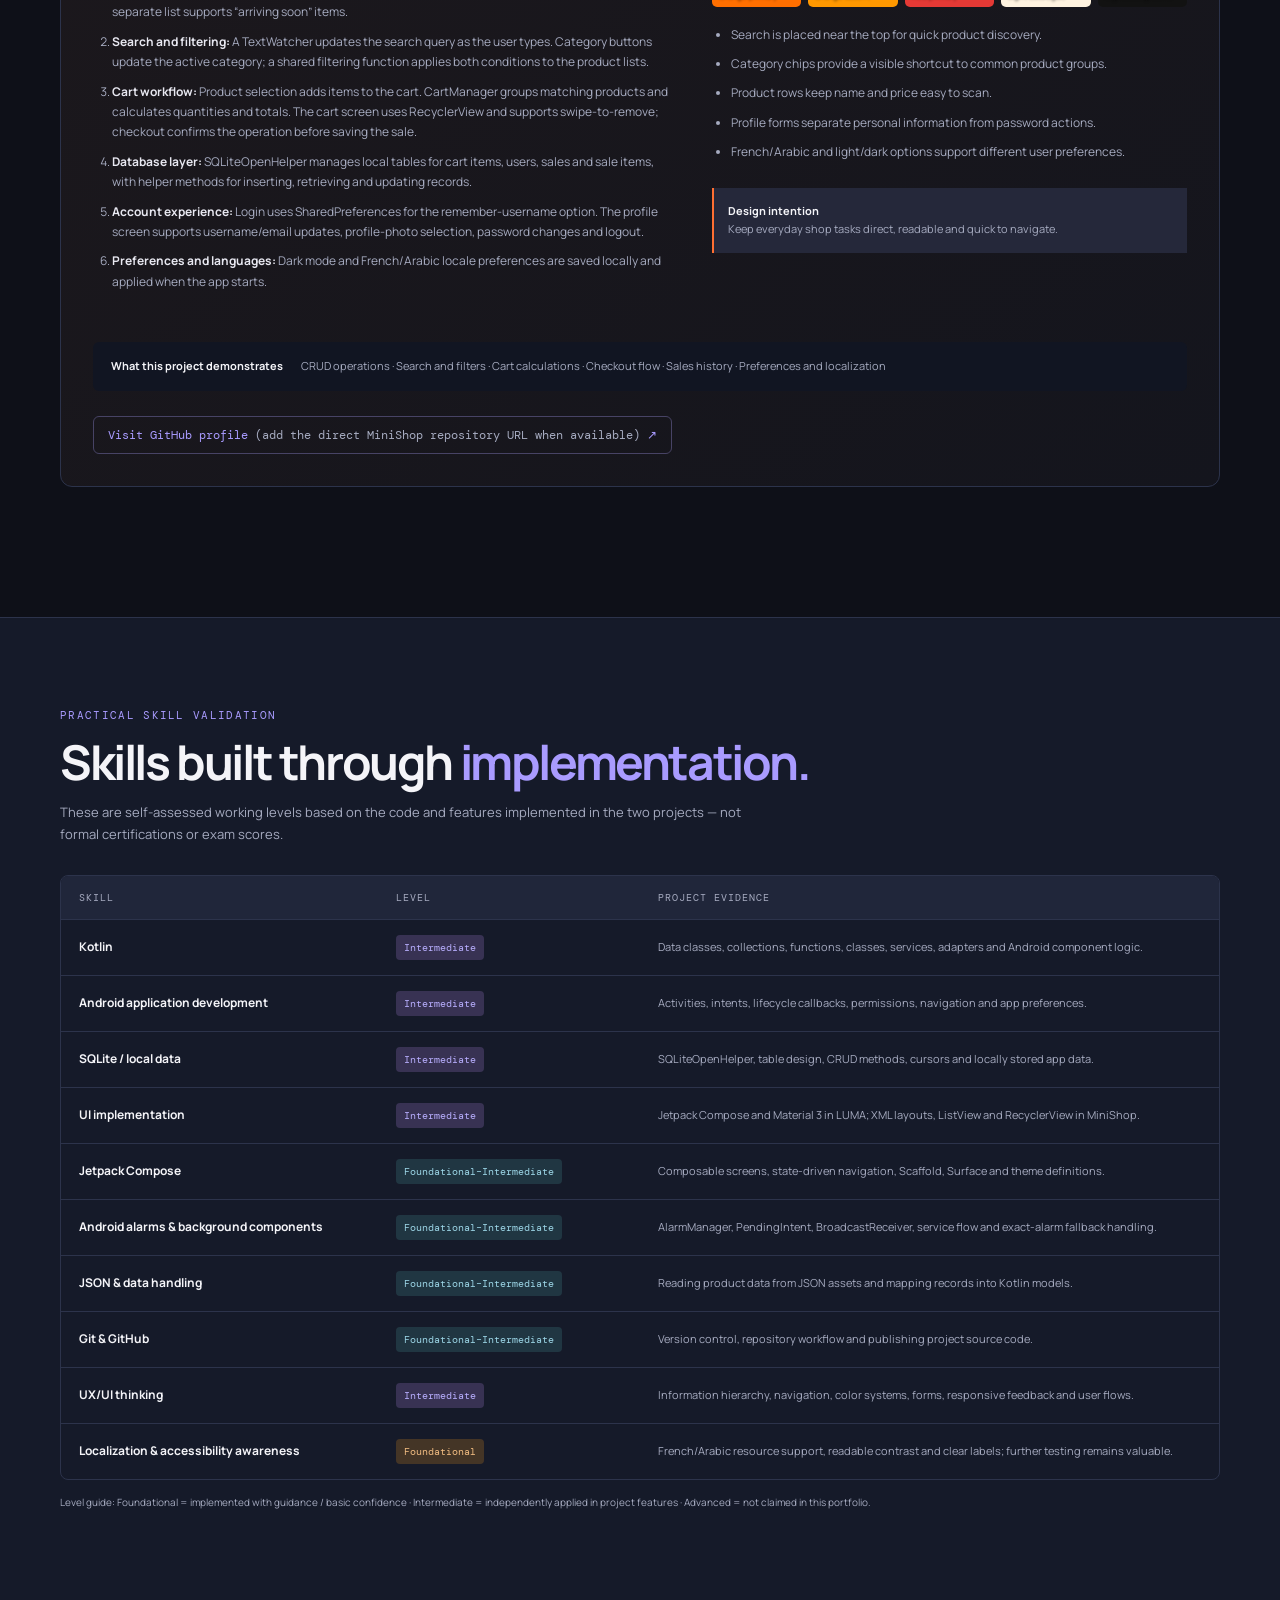
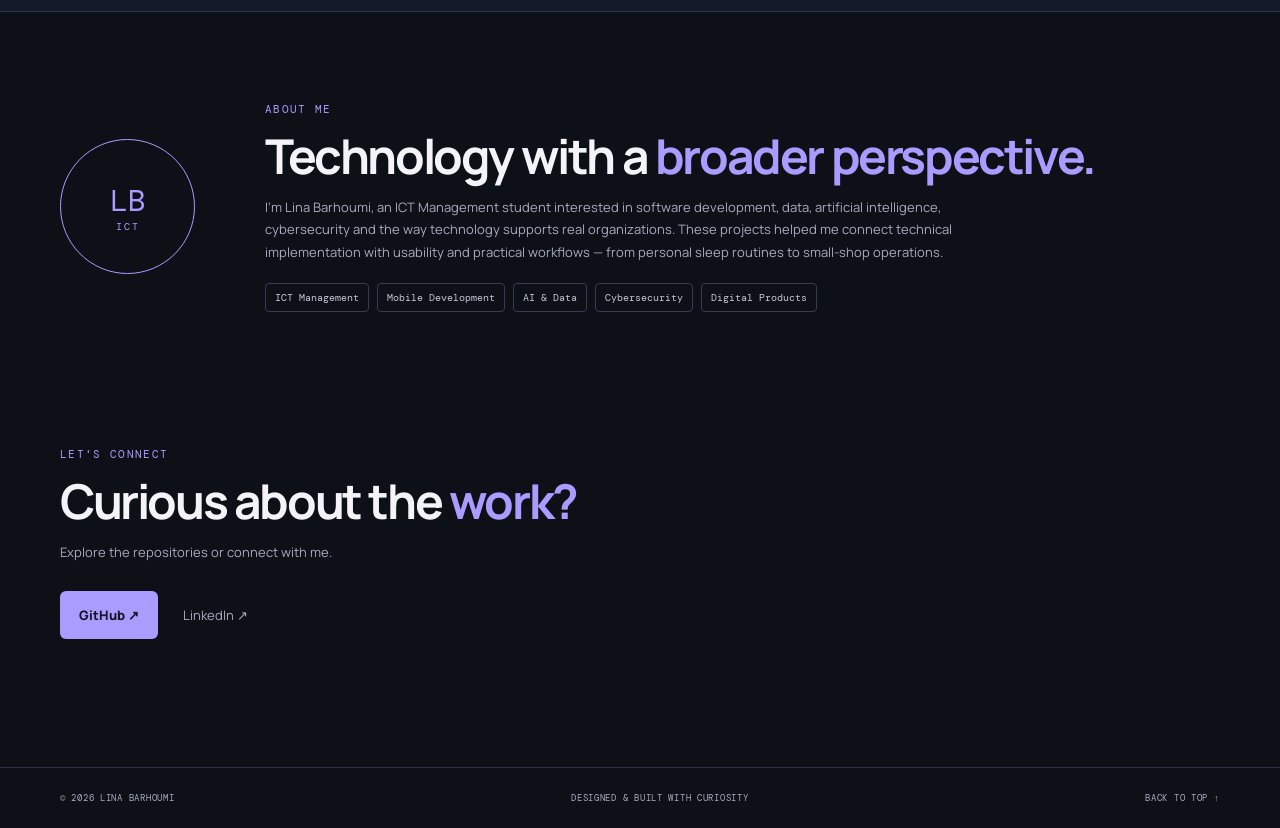
==== commit 9f19b725: "Fix GitHub Pages directory structure" ====
--- a/index.html
+++ b/index.html
@@ -1,138 +1,45 @@
 <!DOCTYPE html>
 <html lang="en">
 <head>
-  <meta charset="UTF-8">
-  <meta name="viewport" content="width=device-width, initial-scale=1.0">
+  <meta charset="UTF-8"><meta name="viewport" content="width=device-width, initial-scale=1">
   <meta name="theme-color" content="#10121b">
-  <meta name="description" content="Mobile app development portfolio — Android projects built with Kotlin.">
-  <title>Mobile Projects — Lina Barhoumi</title>
-  <link rel="preconnect" href="https://fonts.googleapis.com">
-  <link rel="preconnect" href="https://fonts.gstatic.com" crossorigin>
+  <meta name="description" content="Lina Barhoumi — Android and mobile development portfolio. LUMA and MiniShop Manager.">
+  <title>Lina Barhoumi | Mobile Development Portfolio</title>
+  <link rel="preconnect" href="https://fonts.googleapis.com"><link rel="preconnect" href="https://fonts.gstatic.com" crossorigin>
   <link href="https://fonts.googleapis.com/css2?family=DM+Mono:wght@400;500&family=Manrope:wght@400;500;600;700;800&display=swap" rel="stylesheet">
   <link rel="stylesheet" href="style.css">
 </head>
 <body>
-  <div class="noise"></div>
-  <header class="topbar">
-    <a class="brand" href="#home" aria-label="Lina home"><span class="brand-mark">LB</span><span>LINA BARHOUMI<span class="brand-sub">MOBILE DEVELOPMENT</span></span></a>
-    <nav>
-      <a href="#projects">Projects</a><a href="#approach">Approach</a><a href="#about">About</a>
-    </nav>
-    <a class="top-cta" href="https://github.com/LINAAAA55" target="_blank" rel="noreferrer">GitHub <span>↗</span></a>
-  </header>
+<header class="topbar"><a class="brand" href="#home"><span class="brand-mark">LB</span><span>LINA BARHOUMI<small>MOBILE DEVELOPMENT PORTFOLIO</small></span></a><nav><a href="#projects">Projects</a><a href="#skills">Skills</a><a href="#about">About</a></nav><a class="top-cta" href="https://github.com/LINAAAA55" target="_blank" rel="noreferrer">GitHub ↗</a></header>
+<main>
+<section class="hero wrap" id="home"><div class="hero-copy"><div class="eyebrow"><i></i> ANDROID · KOTLIN · PRODUCT THINKING</div><h1>Building useful apps.<br><em>Designing better flows.</em></h1><p class="intro">I'm Lina, an ICT Management student exploring the space where software, user experience and practical business needs meet. Here are two Android projects I designed, developed and iterated on.</p><div class="actions"><a class="btn" href="#projects">Explore my projects ↓</a><a class="underlink" href="https://github.com/LINAAAA55" target="_blank" rel="noreferrer">GitHub profile ↗</a></div><div class="hero-stats"><div><b>02</b><span>ANDROID PROJECTS</span></div><div><b>KOTLIN</b><span>PRIMARY LANGUAGE</span></div><div><b>2026</b><span>PROJECT PORTFOLIO</span></div></div></div><div class="hero-art"><div class="orb"></div><div class="float-note">IDEA → INTERFACE → IMPLEMENTATION</div><div class="phone phone-shop"><div class="mock-status">9:41　●●● ▰</div><div class="mock-title orange">🛒 MiniShop</div><div class="mock-search">⌕　Search products</div><div class="mock-chip">ALL　 SMARTPHONES　 TECH</div><div class="mock-row"><span>▯</span><b>Smart devices</b></div><div class="mock-row"><span>◉</span><b>Accessories</b></div></div><div class="phone phone-luma"><div class="mock-status">9:41　●●● ▰</div><div class="mock-title lavender">☾ LUMA</div><div class="mock-label">YOUR NIGHT, IN RHYTHM</div><h3>Rest well.<br><em>Wake gently.</em></h3><div class="mock-sleep">NEXT ALARM<strong>07:00 <small>AM</small></strong><span>Wake up to your rhythm</span></div><div class="mock-bottom">⌂　　 ◷　　 ✧　　 ⚙</div></div></div></section>
 
-  <main>
-    <section class="hero" id="home">
-      <div class="hero-copy">
-        <div class="eyebrow"><span class="pulse"></span> ANDROID · KOTLIN · PRODUCT THINKING</div>
-        <h1>Ideas turned into<br><em>mobile experiences.</em></h1>
-        <p class="hero-text">A collection of Android applications exploring practical problems through thoughtful interfaces, useful features and hands-on development.</p>
-        <div class="hero-actions"><a class="button primary" href="#projects">Explore projects <span>↓</span></a><a class="text-link" href="https://github.com/LINAAAA55" target="_blank" rel="noreferrer">View GitHub profile ↗</a></div>
-        <div class="hero-meta"><div><strong>02</strong><span>FEATURED PROJECTS</span></div><i></i><div><strong>ANDROID</strong><span>DEVELOPMENT FOCUS</span></div></div>
-      </div>
-      <div class="hero-art" aria-label="Decorative mobile app interface previews">
-        <div class="orbit orbit-one"></div><div class="orbit orbit-two"></div>
-        <div class="float-label label-top">BUILT WITH PURPOSE <span>✳</span></div>
-        <div class="hero-phone phone-back">
-          <div class="mini-status"><span>9:41</span><span>●●● ▰</span></div><div class="shop-mini-logo">▣ <b>MiniShop</b></div><div class="search-mini">⌕ &nbsp; Search products</div>
-          <div class="mini-chips"><b>All</b><span>Phones</span><span>Tech</span></div>
-          <div class="mini-product"><div class="product-art phone-art">▯</div><div><b>Smart devices</b><small>Explore the catalog</small></div></div>
-          <div class="mini-product"><div class="product-art buds-art">◉</div><div><b>Accessories</b><small>Everyday essentials</small></div></div>
-          <div class="mini-nav">⌂ &nbsp;&nbsp; ▤ &nbsp;&nbsp; ♙</div>
-        </div>
-        <div class="hero-phone phone-front">
-          <div class="mini-status"><span>9:41</span><span>●●● ▰</span></div>
-          <div class="moon">☾<span>✦</span></div><small class="luma-kicker">YOUR NIGHT, IN RHYTHM</small>
-          <h3>Sleep well.<br><em>Wake gently.</em></h3>
-          <div class="sleep-card"><small>NEXT ALARM</small><strong>07:00 <span>AM</span></strong><div class="sleep-line"></div><small>Time to prepare for tomorrow</small></div>
-          <div class="sleep-shortcuts"><span>◷<small>Calculator</small></span><span>♧<small>Sleep log</small></span><span>☼<small>Insights</small></span></div>
-        </div>
-        <div class="float-label label-bottom"><span class="tiny-star">✦</span> DESIGN · BUILD · REFINE</div>
-      </div>
-    </section>
+<section class="section wrap" id="projects"><div class="section-head"><div><div class="eyebrow">SELECTED WORK / 2026</div><h2>Projects in <em>focus.</em></h2></div><p>Two different products, two different design systems — both built as native Android applications.</p></div>
+<article class="project luma"><div class="project-head"><div><div class="project-number">01 / WELLNESS & PRODUCTIVITY</div><h3>LUMA</h3><p class="tagline">Sleep planning, cycle-based suggestions and alarm management.</p></div><div class="chips"><span>Kotlin</span><span>Jetpack Compose</span><span>Material 3</span><span>SQLite</span><span>Android AlarmManager</span></div></div>
+<div class="gallery"><figure><img src="assets/luma-home.png" alt="LUMA home screen showing sleep science card, next alarm and recent sleep summary"><figcaption>Home dashboard · Sleep summary and upcoming alarm</figcaption></figure><figure><img src="assets/luma-alarms.png" alt="LUMA alarms screen showing multiple scheduled alarms"><figcaption>Alarm management · Independent scheduled alarms</figcaption></figure></div>
+<div class="detail-grid"><section><h4>01 — Product idea</h4><p>LUMA is a sleep companion concept that brings sleep planning and alarm management into one place. Instead of being only a clock, it gives users a way to plan around a target bedtime or wake-up time, record sleep sessions and review their habits.</p><h4>02 — How it was developed</h4><ol><li><b>App structure:</b> A single Compose activity hosts five destinations — Home, Calculator, Alarms, Insights and Settings — with a persistent bottom navigation bar.</li><li><b>Calculation logic:</b> A dedicated Kotlin service generates suggestions using 90-minute cycle blocks and a user-adjustable sleep-latency allowance. It supports both wake-up-time and bedtime calculations, returning 3, 4, 5 or 6-cycle options.</li><li><b>Local data:</b> SQLiteOpenHelper stores sleep sessions and alarm records. Sleep entries include date, bedtime, sleep onset, wake-up time, duration, quality and notes.</li><li><b>Alarm flow:</b> AlarmScheduler creates PendingIntents and schedules alarms with Android AlarmManager. It uses exact-and-idle scheduling where permitted and an inexact fallback if exact-alarm access is unavailable. Receiver/service components handle the alarm event and ringing flow.</li><li><b>Interface composition:</b> Screens are separated into focused composables, with shared theme definitions and reusable visual components.</li></ol></section><section><h4>03 — UX/UI decisions</h4><p>The interface uses a calm, night-oriented visual language. A dark canvas reduces visual glare in the evening; lavender marks primary actions and selected states, while pale blue supports secondary information and alarm cues.</p><div class="palette"><span style="--swatch:#101426">#101426<small>Midnight navy</small></span><span style="--swatch:#1B223B">#1B223B<small>Deep blue</small></span><span style="--swatch:#A99BFF">#A99BFF<small>Soft lavender</small></span><span style="--swatch:#8DC9E8">#8DC9E8<small>Light blue</small></span><span style="--swatch:#ADB2CA">#ADB2CA<small>Secondary text</small></span></div><ul><li>Persistent five-item navigation keeps core features reachable.</li><li>Home prioritizes the next alarm and recent sleep information.</li><li>Cards group related information into scannable sections.</li><li>Accent color and typography create hierarchy without clutter.</li></ul><div class="callout"><b>Design intention</b><br>Make a potentially technical topic feel calm, clear and approachable.</div></section></div>
+<div class="project-outcome"><b>What this project demonstrates</b><span>State-driven UI · Date/time calculations · Local persistence · Android background scheduling · Multi-screen app structure</span></div><a class="repo" href="https://github.com/LINAAAA55/LUMA" target="_blank" rel="noreferrer">View LUMA source code ↗</a></article>
 
-    <section class="section projects" id="projects">
-      <div class="section-heading"><div><div class="eyebrow">SELECTED WORK / 2026</div><h2>Mobile <em>projects</em></h2></div><p>Two Android projects, each built around a different everyday use case.</p></div>
+<article class="project shop"><div class="project-head"><div><div class="project-number">02 / RETAIL & MANAGEMENT</div><h3>MiniShop Manager</h3><p class="tagline">A lightweight Android app for product browsing, cart operations and sales tracking.</p></div><div class="chips"><span>Kotlin</span><span>Android SDK</span><span>SQLite</span><span>XML layouts</span><span>SharedPreferences</span><span>JSON</span></div></div>
+<div class="gallery"><figure><img src="assets/minishop-catalogue.png" alt="MiniShop Manager product catalogue with search, category filters and product prices"><figcaption>Product catalogue · Search, categories and stock preview</figcaption></figure><figure><img src="assets/minishop-profile.png" alt="MiniShop Manager profile page with personal information and password controls"><figcaption>Profile management · Editable user information and account actions</figcaption></figure></div>
+<div class="detail-grid"><section><h4>01 — Product idea</h4><p>MiniShop Manager explores a small-retail workflow: present a product catalogue, let a user find products quickly, collect selected items in a cart, confirm a sale and consult sales history. The project connects a customer-facing catalogue with simple shop-management tasks.</p><h4>02 — How it was developed</h4><ol><li><b>Product data:</b> The catalogue is loaded from a JSON asset and mapped into Kotlin Product objects. A separate list supports “arriving soon” items.</li><li><b>Search and filtering:</b> A TextWatcher updates the search query as the user types. Category buttons update the active category; a shared filtering function applies both conditions to the product lists.</li><li><b>Cart workflow:</b> Product selection adds items to the cart. CartManager groups matching products and calculates quantities and totals. The cart screen uses RecyclerView and supports swipe-to-remove; checkout confirms the operation before saving the sale.</li><li><b>Database layer:</b> SQLiteOpenHelper manages local tables for cart items, users, sales and sale items, with helper methods for inserting, retrieving and updating records.</li><li><b>Account experience:</b> Login uses SharedPreferences for the remember-username option. The profile screen supports username/email updates, profile-photo selection, password changes and logout.</li><li><b>Preferences and languages:</b> Dark mode and French/Arabic locale preferences are saved locally and applied when the app starts.</li></ol></section><section><h4>03 — UX/UI decisions</h4><p>The catalogue uses a high-contrast retail palette: orange for energy and calls to action, red for important emphasis, and dark surfaces in the night theme. The layout prioritizes finding and scanning products rather than decorative content.</p><div class="palette"><span style="--swatch:#FF6F00">#FF6F00<small>Orange primary</small></span><span style="--swatch:#FF9800">#FF9800<small>Orange accent</small></span><span style="--swatch:#E53935">#E53935<small>Red primary</small></span><span style="--swatch:#FFF3E0">#FFF3E0<small>Light catalogue</small></span><span style="--swatch:#121212">#121212<small>Night background</small></span></div><ul><li>Search is placed near the top for quick product discovery.</li><li>Category chips provide a visible shortcut to common product groups.</li><li>Product rows keep name and price easy to scan.</li><li>Profile forms separate personal information from password actions.</li><li>French/Arabic and light/dark options support different user preferences.</li></ul><div class="callout"><b>Design intention</b><br>Keep everyday shop tasks direct, readable and quick to navigate.</div></section></div>
+<div class="project-outcome"><b>What this project demonstrates</b><span>CRUD operations · Search and filters · Cart calculations · Checkout flow · Sales history · Preferences and localization</span></div><a class="repo" href="https://github.com/LINAAAA55" target="_blank" rel="noreferrer">Visit GitHub profile <span class="muted">(add the direct MiniShop repository URL when available)</span> ↗</a></article>
+</section>
 
-      <article class="project-card luma-card">
-        <div class="project-visual luma-visual">
-          <div class="visual-glow"></div>
-          <div class="device device-large">
-            <div class="device-island"></div><div class="device-time">9:41 <span>●●● ▰</span></div>
-            <div class="luma-preview">
-              <div class="luma-top"><span>☾ LUMA</span><span>☼</span></div>
-              <div class="cat-moon">☾<b>✦</b></div>
-              <div class="luma-greeting">GOOD EVENING</div><h3>Rest is part<br>of your rhythm.</h3>
-              <div class="luma-alarm"><small>NEXT ALARM</small><strong>07:00 <i>AM</i></strong><span>Tomorrow · Morning routine</span></div>
-              <div class="luma-actions"><span>◷<small>Calculate</small></span><span>♧<small>Alarms</small></span><span>✧<small>Insights</small></span></div>
-              <div class="luma-tab"><b>⌂</b><b>◷</b><b>☾</b><b>⚙</b></div>
-            </div>
-          </div>
-          <div class="visual-caption">01 / SLEEP & WELLNESS</div>
-        </div>
-        <div class="project-info">
-          <div class="project-index">01 <span>ANDROID APPLICATION</span></div>
-          <h3>LUMA <span class="project-arrow">↗</span></h3>
-          <p class="project-lead">Wake up to your rhythm.</p>
-          <p class="project-desc">A sleep planning and alarm application designed to help users understand their sleep habits, calculate bedtime or wake-up suggestions, and manage alarms in one calm, nighttime-inspired experience.</p>
-          <div class="feature-list"><div><b>01</b><span>Sleep-cycle calculator with two planning modes</span></div><div><b>02</b><span>Independent alarms with snooze and ringing experience</span></div><div><b>03</b><span>Sleep logs, weekly insights and local-first storage</span></div></div>
-          <div class="tags"><span>Kotlin</span><span>Jetpack Compose</span><span>Material 3</span><span>SQLite</span><span>AlarmManager</span></div>
-          <a class="project-link" href="https://github.com/LINAAAA55/LUMA" target="_blank" rel="noreferrer">Explore source code <span>↗</span></a>
-        </div>
-      </article>
+<section class="section skills-section" id="skills"><div class="wrap"><div class="eyebrow">PRACTICAL SKILL VALIDATION</div><h2>Skills built through <em>implementation.</em></h2><p class="skills-intro">These are self-assessed working levels based on the code and features implemented in the two projects — not formal certifications or exam scores.</p><div class="skill-table"><div class="skill-row skill-header"><span>SKILL</span><span>LEVEL</span><span>PROJECT EVIDENCE</span></div>
+<div class="skill-row"><b>Kotlin</b><span class="level medium">Intermediate</span><p>Data classes, collections, functions, classes, services, adapters and Android component logic.</p></div>
+<div class="skill-row"><b>Android application development</b><span class="level medium">Intermediate</span><p>Activities, intents, lifecycle callbacks, permissions, navigation and app preferences.</p></div>
+<div class="skill-row"><b>SQLite / local data</b><span class="level medium">Intermediate</span><p>SQLiteOpenHelper, table design, CRUD methods, cursors and locally stored app data.</p></div>
+<div class="skill-row"><b>UI implementation</b><span class="level medium">Intermediate</span><p>Jetpack Compose and Material 3 in LUMA; XML layouts, ListView and RecyclerView in MiniShop.</p></div>
+<div class="skill-row"><b>Jetpack Compose</b><span class="level foundation">Foundational–Intermediate</span><p>Composable screens, state-driven navigation, Scaffold, Surface and theme definitions.</p></div>
+<div class="skill-row"><b>Android alarms & background components</b><span class="level foundation">Foundational–Intermediate</span><p>AlarmManager, PendingIntent, BroadcastReceiver, service flow and exact-alarm fallback handling.</p></div>
+<div class="skill-row"><b>JSON & data handling</b><span class="level foundation">Foundational–Intermediate</span><p>Reading product data from JSON assets and mapping records into Kotlin models.</p></div>
+<div class="skill-row"><b>Git & GitHub</b><span class="level foundation">Foundational–Intermediate</span><p>Version control, repository workflow and publishing project source code.</p></div>
+<div class="skill-row"><b>UX/UI thinking</b><span class="level medium">Intermediate</span><p>Information hierarchy, navigation, color systems, forms, responsive feedback and user flows.</p></div>
+<div class="skill-row"><b>Localization & accessibility awareness</b><span class="level basic">Foundational</span><p>French/Arabic resource support, readable contrast and clear labels; further testing remains valuable.</p></div></div><p class="skills-foot">Level guide: Foundational = implemented with guidance / basic confidence · Intermediate = independently applied in project features · Advanced = not claimed in this portfolio.</p></div></section>
 
-      <article class="project-card shop-card">
-        <div class="project-info">
-          <div class="project-index">02 <span>ANDROID APPLICATION</span></div>
-          <h3>MiniShop Manager <span class="project-arrow">↗</span></h3>
-          <p class="project-lead">A compact tool for shop operations.</p>
-          <p class="project-desc">A native Android application for managing a small shop's product catalog and sales workflow. It brings product discovery, a persistent shopping cart and sales history into one simple interface.</p>
-          <div class="feature-list"><div><b>01</b><span>Product catalog with live search and category filters</span></div><div><b>02</b><span>Login flow, remembered session and profile management</span></div><div><b>03</b><span>Persistent cart, checkout and sales history</span></div><div><b>04</b><span>Dark mode and French / Arabic language support</span></div></div>
-          <div class="tags"><span>Kotlin</span><span>Android SDK</span><span>SQLite</span><span>RecyclerView</span><span>Localization</span></div>
-          <a class="project-link" href="https://github.com/LINAAAA55" target="_blank" rel="noreferrer">Find project on GitHub <span>↗</span></a>
-          <small class="note">Add the direct MiniShop Manager repository URL when it is published.</small>
-        </div>
-        <div class="project-visual shop-visual">
-          <div class="visual-glow"></div>
-          <div class="device device-large shop-device">
-            <div class="device-island"></div><div class="device-time">9:41 <span>●●● ▰</span></div>
-            <div class="shop-preview">
-              <div class="shop-header"><span>🛍 <b>MiniShop</b><small>PRODUCT CATALOG</small></span><span>☾　🌐</span></div>
-              <div class="shop-search">⌕ &nbsp; Search products</div>
-              <div class="shop-cats"><b>All</b><span>Phones</span><span>Tech</span><span>Accessories</span></div>
-              <div class="shop-section">Available products <span>VIEW ALL</span></div>
-              <div class="shop-item"><div class="item-illustration phone">▯</div><div><b>Smartphones</b><small>Mobile devices</small><strong>Explore →</strong></div></div>
-              <div class="shop-item"><div class="item-illustration audio">◉</div><div><b>Audio & tech</b><small>Headphones and more</small><strong>Explore →</strong></div></div>
-              <div class="shop-item"><div class="item-illustration watch">◷</div><div><b>Accessories</b><small>Everyday essentials</small><strong>Explore →</strong></div></div>
-              <div class="shop-bottom"><span>⌂<small>Catalog</small></span><span>▣<small>Cart</small></span><span>▤<small>Sales</small></span><span>♙<small>Profile</small></span></div>
-            </div>
-          </div>
-          <div class="visual-caption">02 / SHOP MANAGEMENT</div>
-        </div>
-      </article>
-    </section>
-
-    <section class="approach section" id="approach">
-      <div class="eyebrow">HOW I BUILD</div><h2>From functionality<br>to <em>experience.</em></h2>
-      <div class="approach-grid">
-        <div><span>01 / UNDERSTAND</span><h3>Start with the need</h3><p>Identify the problem, the people using the app and the essential user journey.</p></div>
-        <div><span>02 / DEVELOP</span><h3>Build with intention</h3><p>Turn requirements into functional Android features, structured code and connected data.</p></div>
-        <div><span>03 / IMPROVE</span><h3>Refine the details</h3><p>Review usability, edge cases and the small interactions that make an app feel complete.</p></div>
-      </div>
-    </section>
-
-    <section class="about section" id="about">
-      <div class="about-mark">LB<span>✳</span></div>
-      <div><div class="eyebrow">A LITTLE ABOUT ME</div><h2>Technology meets<br><em>real-world thinking.</em></h2><p>I'm Lina Barhoumi, an ICT Management student interested in the intersection of technology, business and digital experiences. My interests span mobile development, data, artificial intelligence and cybersecurity.</p><div class="about-skills"><span>Mobile development</span><span>ICT management</span><span>AI & data</span><span>Cybersecurity</span></div></div>
-    </section>
-
-    <section class="contact section">
-      <div class="eyebrow">LET'S CONNECT</div><h2>Have a project<br>in <em>mind?</em></h2>
-      <p>Explore the code, follow my work or get in touch.</p>
-      <div class="contact-links"><a href="https://github.com/LINAAAA55" target="_blank" rel="noreferrer">GitHub ↗</a><a href="https://www.linkedin.com/" target="_blank" rel="noreferrer">LinkedIn ↗</a><a href="mailto:">Email ↗</a></div>
-    </section>
-  </main>
-  <footer><a class="brand footer-brand" href="#home"><span class="brand-mark">LB</span><span>LINA BARHOUMI<span class="brand-sub">MOBILE DEVELOPMENT</span></span></a><span>DESIGNED & BUILT WITH CURIOSITY · 2026</span><a href="#home">BACK TO TOP ↑</a></footer>
-  <script src="script.js"></script>
-</body>
-</html>
+<section class="section wrap about" id="about"><div class="about-stamp">LB<br><small>ICT</small></div><div><div class="eyebrow">ABOUT ME</div><h2>Technology with a <em>broader perspective.</em></h2><p>I'm Lina Barhoumi, an ICT Management student interested in software development, data, artificial intelligence, cybersecurity and the way technology supports real organizations. These projects helped me connect technical implementation with usability and practical workflows — from personal sleep routines to small-shop operations.</p><div class="about-tags"><span>ICT Management</span><span>Mobile Development</span><span>AI & Data</span><span>Cybersecurity</span><span>Digital Products</span></div></div></section>
+<section class="contact wrap"><div class="eyebrow">LET'S CONNECT</div><h2>Curious about the <em>work?</em></h2><p>Explore the repositories or connect with me.</p><div class="actions"><a class="btn" href="https://github.com/LINAAAA55" target="_blank" rel="noreferrer">GitHub ↗</a><a class="underlink" href="https://www.linkedin.com/" target="_blank" rel="noreferrer">LinkedIn ↗</a></div></section>
+</main><footer><span>© 2026 LINA BARHOUMI</span><span>DESIGNED & BUILT WITH CURIOSITY</span><a href="#home">BACK TO TOP ↑</a></footer>
+<div class="lightbox" id="lightbox" aria-hidden="true"><button class="close" aria-label="Close image">×</button><img src="" alt="Expanded project screenshot"><p></p></div><script src="script.js"></script>
+</body></html>
--- a/style.css
+++ b/style.css
@@ -1,3 +1,3 @@
-*{box-sizing:border-box} :root{--bg:#10121b;--panel:#171a26;--text:#f4f2ed;--muted:#a1a3b0;--line:#292c39;--lime:#d6f36a;--lav:#b9a8ff;--orange:#ff9b70}html{scroll-behavior:smooth}body{margin:0;background:var(--bg);color:var(--text);font-family:Manrope,Arial,sans-serif;overflow-x:hidden}.noise{position:fixed;inset:0;pointer-events:none;opacity:.035;z-index:5;background-image:url("data:image/svg+xml,%3Csvg viewBox='0 0 180 180' xmlns='http://www.w3.org/2000/svg'%3E%3Cfilter id='n'%3E%3CfeTurbulence type='fractalNoise' baseFrequency='.9' numOctaves='3' stitchTiles='stitch'/%3E%3C/filter%3E%3Crect width='100%25' height='100%25' filter='url(%23n)' opacity='.5'/%3E%3C/svg%3E")}.topbar{height:82px;max-width:1240px;margin:auto;padding:0 34px;display:flex;align-items:center;justify-content:space-between;border-bottom:1px solid var(--line);position:relative;z-index:10}.brand{display:flex;align-items:center;gap:11px;text-decoration:none;color:var(--text);font-size:11px;font-weight:800;letter-spacing:.12em}.brand-mark{width:36px;height:36px;border:1px solid #69705b;border-radius:11px;display:grid;place-items:center;color:var(--lime);font-size:12px;letter-spacing:-.06em}.brand-sub{display:block;font:8px "DM Mono",monospace;color:var(--muted);letter-spacing:.16em;margin-top:4px}.topbar nav{display:flex;gap:34px}.topbar nav a,.text-link{font-size:12px;color:#c3c3cc;text-decoration:none}.topbar nav a:hover,.text-link:hover{color:var(--lime)}.top-cta{color:var(--bg);background:var(--lime);padding:11px 16px;border-radius:4px;text-decoration:none;font-size:11px;font-weight:800}.top-cta span{margin-left:12px}.hero{max-width:1240px;margin:auto;padding:92px 34px 112px;min-height:650px;display:grid;grid-template-columns:1fr 1fr;align-items:center;gap:30px}.eyebrow{font:10px "DM Mono",monospace;letter-spacing:.17em;color:var(--lime)}.pulse{display:inline-block;width:7px;height:7px;background:var(--lime);border-radius:50%;margin-right:9px;box-shadow:0 0 14px var(--lime)}h1,h2,h3,p{margin-top:0}h1{font-size:clamp(48px,6.3vw,82px);line-height:1.05;letter-spacing:-.075em;margin:26px 0 22px;font-weight:700}h1 em,h2 em{font-family:Georgia,serif;font-weight:400;color:var(--lime);letter-spacing:-.06em}.hero-text{max-width:490px;color:var(--muted);font-size:15px;line-height:1.9}.hero-actions{display:flex;align-items:center;gap:25px;margin-top:32px}.button{display:inline-flex;gap:24px;align-items:center;padding:15px 19px;text-decoration:none;font-size:12px;font-weight:800;border-radius:4px}.primary{background:var(--lime);color:#161a13}.primary:hover{transform:translateY(-2px)}.hero-meta{display:flex;align-items:center;gap:25px;margin-top:65px}.hero-meta div{display:flex;flex-direction:column;gap:5px}.hero-meta strong{font-size:19px;letter-spacing:-.04em}.hero-meta span{font:8px "DM Mono",monospace;color:var(--muted);letter-spacing:.12em}.hero-meta i{height:30px;width:1px;background:var(--line)}.hero-art{height:480px;position:relative;display:flex;justify-content:center;align-items:center}.orbit{position:absolute;border:1px solid #292d3c;border-radius:50%;transform:rotate(-25deg)}.orbit-one{width:470px;height:270px}.orbit-two{width:530px;height:370px;transform:rotate(35deg)}.hero-phone{position:absolute;width:210px;height:410px;border:6px solid #343747;border-radius:31px;background:#151927;box-shadow:0 28px 70px #0009;overflow:hidden;padding:12px}.phone-back{transform:translate(85px,-3px) rotate(9deg);opacity:.8}.phone-front{transform:translate(-75px,12px) rotate(-8deg);z-index:2;background:#11182b}.mini-status,.device-time{display:flex;justify-content:space-between;font:8px "DM Mono",monospace;color:#c9cad2}.shop-mini-logo{margin-top:25px;font-size:13px;color:#ff9b70}.search-mini{margin-top:14px;background:#292d3a;padding:9px;border-radius:7px;font-size:8px;color:#aaa}.mini-chips{display:flex;gap:5px;margin:13px 0}.mini-chips>*{padding:5px 8px;background:#292d3a;border-radius:15px;font-size:7px}.mini-chips b{background:#ff9b70;color:#17151a}.mini-product{display:flex;gap:10px;align-items:center;background:#242837;padding:9px;border-radius:9px;margin-bottom:9px;font-size:9px}.mini-product small{display:block;color:#a4a5af;margin-top:4px;font-size:7px}.product-art{width:45px;height:48px;border-radius:7px;display:grid;place-items:center;font-size:24px}.phone-art{background:#eadfd5;color:#20212b}.buds-art{background:#dce3eb;color:#252a36}.mini-nav{position:absolute;bottom:13px;left:0;right:0;text-align:center;color:#ffad82;font-size:16px}.moon{font-size:48px;color:#c8baff;margin:34px 0 9px;text-align:center}.moon span{font-size:13px;vertical-align:top}.luma-kicker{display:block;text-align:center;font:7px "DM Mono",monospace;letter-spacing:.2em;color:#a9a1d4}.phone-front h3{text-align:center;font-size:23px;line-height:1.12;letter-spacing:-.06em;margin:13px 0 20px}.phone-front h3 em{font-family:Georgia;color:#c4b7ff;font-weight:400}.sleep-card{background:#242d48;border:1px solid #38415e;border-radius:12px;padding:13px}.sleep-card small{font:7px "DM Mono",monospace;color:#aab1ca}.sleep-card strong{display:block;font-size:29px;margin:5px 0}.sleep-card strong span{font-size:9px;color:#c6b8ff}.sleep-line{height:3px;background:linear-gradient(90deg,#c2b3ff 60%,#47516e 60%);border-radius:4px;margin:9px 0}.sleep-shortcuts{display:flex;justify-content:space-around;margin-top:19px;color:#c8baff;text-align:center}.sleep-shortcuts small{display:block;font-size:7px;color:#b3b4c2;margin-top:5px}.float-label{position:absolute;font:8px "DM Mono",monospace;letter-spacing:.15em;color:#a8a9b6;z-index:3}.float-label span{color:var(--lime);font-size:15px;margin-left:7px}.label-top{top:15px;right:5px}.label-bottom{bottom:5px;left:2px}.tiny-star{font-size:15px!important;margin:0 7px 0 0!important}.section{max-width:1240px;margin:auto;padding:95px 34px}.projects{border-top:1px solid var(--line)}.section-heading{display:flex;justify-content:space-between;align-items:end;margin-bottom:48px}.section-heading h2,.approach h2,.about h2,.contact h2{font-size:clamp(42px,5vw,62px);line-height:1.04;letter-spacing:-.07em;margin:17px 0 0}.section-heading>p{color:var(--muted);max-width:280px;font-size:12px;line-height:1.8;margin:0 0 5px}.project-card{display:grid;grid-template-columns:1fr 1fr;min-height:580px;border:1px solid var(--line);border-radius:10px;overflow:hidden;margin-bottom:28px;background:#151823}.project-visual{position:relative;display:flex;align-items:center;justify-content:center;min-height:570px;overflow:hidden}.luma-visual{background:radial-gradient(ellipse at 50% 45%,#32365b 0%,#1c2037 45%,#151823 78%)}.shop-visual{background:radial-gradient(ellipse at 50% 45%,#4a3229 0%,#28232a 48%,#151823 80%)}.visual-glow{position:absolute;width:330px;height:330px;border-radius:50%;filter:blur(70px);opacity:.23;background:#a99bff}.shop-visual .visual-glow{background:#ff956a}.device{position:relative;background:#0d1019;border:7px solid #444858;border-radius:35px;box-shadow:0 28px 65px #0009;overflow:hidden}.device-large{width:235px;height:475px;padding:12px}.device-island{position:absolute;top:7px;left:50%;transform:translateX(-50%);width:62px;height:14px;background:#05060a;border-radius:12px;z-index:3}.device-time{padding:5px 5px 0}.luma-preview{height:100%;background:linear-gradient(155deg,#151d35,#101426);border-radius:19px;padding:16px 11px;overflow:hidden}.luma-top{display:flex;justify-content:space-between;color:#d4caff;font-size:10px;font-weight:800;margin-top:14px}.cat-moon{text-align:center;font-size:49px;color:#c9baff;margin:28px 0 8px}.cat-moon b{font-size:12px;vertical-align:top}.luma-greeting{text-align:center;color:#9da5c1;font:7px "DM Mono",monospace;letter-spacing:.19em}.luma-preview h3{text-align:center;font-size:23px;line-height:1.12;letter-spacing:-.06em;margin:10px 0 20px}.luma-alarm{background:#222c49;border:1px solid #394362;border-radius:12px;padding:13px}.luma-alarm small{display:block;font:7px "DM Mono",monospace;color:#aeb5ce}.luma-alarm strong{display:block;font-size:30px;margin:4px 0}.luma-alarm i{font:9px Manrope;color:#c8baff}.luma-alarm span{font-size:7px;color:#aeb5ce}.luma-actions{display:flex;justify-content:space-around;text-align:center;color:#c8baff;margin:23px 0}.luma-actions span{font-size:17px}.luma-actions small{display:block;font-size:7px;color:#b9bbcb;margin-top:5px}.luma-tab{border-top:1px solid #303750;display:flex;justify-content:space-around;padding-top:12px;color:#a6a9bd}.luma-tab b:first-child{color:#c9baff}.visual-caption{position:absolute;bottom:22px;left:25px;font:8px "DM Mono",monospace;letter-spacing:.16em;color:#a5a6b2}.project-info{padding:58px 48px;align-self:center}.project-index{font:9px "DM Mono",monospace;color:var(--lime);letter-spacing:.12em}.project-index span{color:#858897;margin-left:10px}.project-info h3{font-size:38px;letter-spacing:-.07em;margin:23px 0 4px}.project-arrow{font-size:17px;color:var(--lime);vertical-align:top}.project-lead{font:italic 18px Georgia,serif;color:#d6d2e7;margin-bottom:17px}.project-desc{font-size:12px;line-height:1.9;color:var(--muted);max-width:480px}.feature-list{margin:25px 0}.feature-list div{display:flex;gap:13px;padding:10px 0;border-bottom:1px solid #292d39;font-size:10px;color:#d2d1d8}.feature-list b{font:9px "DM Mono",monospace;color:var(--lime)}.tags{display:flex;flex-wrap:wrap;gap:6px;margin:22px 0}.tags span,.about-skills span{border:1px solid #383b49;padding:7px 9px;border-radius:3px;font:8px "DM Mono",monospace;color:#bfc0ca}.project-link{display:inline-flex;gap:25px;align-items:center;text-decoration:none;color:var(--lime);font-size:11px;font-weight:800;margin-top:5px;border-bottom:1px solid #69734b;padding-bottom:8px}.note{display:block;color:#818491;font-size:9px;margin-top:13px}.shop-card .project-info{order:1}.shop-card .project-visual{order:2}.shop-device{border-color:#55504f}.shop-preview{height:100%;background:#f8f5f0;color:#24242a;border-radius:19px;padding:17px 9px;overflow:hidden}.shop-header{display:flex;justify-content:space-between;align-items:center;font-size:10px;margin-top:15px}.shop-header small{display:block;font:6px "DM Mono",monospace;color:#9b6b53;letter-spacing:.1em;margin-top:3px}.shop-search{background:#e9e5df;border-radius:7px;padding:9px;margin:16px 0 10px;color:#85817b;font-size:8px}.shop-cats{display:flex;gap:5px;white-space:nowrap}.shop-cats>*{font-size:7px;padding:6px 8px;background:#ebe7e1;border-radius:20px}.shop-cats b{background:#a64f39;color:white}.shop-section{font-size:10px;font-weight:800;margin:22px 0 10px}.shop-section span{float:right;font:6px "DM Mono",monospace;color:#b65b3e}.shop-item{display:flex;align-items:center;gap:9px;background:white;border:1px solid #eee9e3;border-radius:8px;padding:8px;margin-bottom:8px}.item-illustration{width:51px;height:58px;border-radius:6px;display:grid;place-items:center;font-size:24px}.item-illustration.phone{background:#e7e4ed;color:#514d68}.item-illustration.audio{background:#e8e1d8;color:#976c4b}.item-illustration.watch{background:#e2e9e4;color:#4d7160}.shop-item b{font-size:8px;display:block}.shop-item small{font-size:6px;color:#8c8984;display:block;margin:4px 0}.shop-item strong{font-size:7px;color:#a64f39}.shop-bottom{display:flex;justify-content:space-around;border-top:1px solid #e9e3dc;padding-top:11px;margin-top:13px;color:#a64f39}.shop-bottom span{font-size:12px;text-align:center}.shop-bottom small{display:block;font-size:6px;color:#716e6b}.approach{border-top:1px solid var(--line)}.approach h2{margin-bottom:52px}.approach-grid{display:grid;grid-template-columns:repeat(3,1fr);gap:35px}.approach-grid>div{border-top:1px solid #4a4e5a;padding-top:17px}.approach-grid span{font:8px "DM Mono",monospace;color:var(--lime);letter-spacing:.12em}.approach-grid h3{font-size:17px;margin:18px 0 9px}.approach-grid p{font-size:11px;line-height:1.9;color:var(--muted);max-width:280px}.about{border-top:1px solid var(--line);display:grid;grid-template-columns:.7fr 1.3fr;gap:80px;align-items:center}.about-mark{width:170px;height:170px;border:1px solid #414653;border-radius:50%;display:grid;place-items:center;font-size:46px;font-weight:800;letter-spacing:-.1em;color:var(--lime);position:relative;margin:auto}.about-mark span{position:absolute;right:17px;top:15px;font-size:20px}.about h2{font-size:48px;margin-bottom:20px}.about p{max-width:580px;color:var(--muted);font-size:12px;line-height:2}.about-skills{display:flex;gap:7px;flex-wrap:wrap;margin-top:22px}.contact{border-top:1px solid var(--line);text-align:center;padding-top:100px;padding-bottom:110px;background:radial-gradient(ellipse at 50% 100%,#252a34 0%,transparent 55%)}.contact h2{font-size:65px;margin:20px 0}.contact>p{color:var(--muted);font-size:12px}.contact-links{display:flex;justify-content:center;gap:12px;margin-top:30px}.contact-links a{border:1px solid #454957;color:var(--text);padding:12px 20px;text-decoration:none;font-size:10px;border-radius:4px}.contact-links a:hover{border-color:var(--lime);color:var(--lime)}footer{max-width:1240px;margin:auto;border-top:1px solid var(--line);padding:25px 34px;display:flex;align-items:center;justify-content:space-between;color:#777b89;font:8px "DM Mono",monospace;letter-spacing:.12em}.footer-brand{font-family:Manrope;font-size:10px;letter-spacing:.12em}footer>a:last-child{color:var(--lime);text-decoration:none}
-@media(max-width:800px){.topbar{padding:0 20px;height:72px}.topbar nav{gap:15px}.topbar nav a{font-size:10px}.top-cta{padding:9px 11px}.hero{grid-template-columns:1fr;padding:70px 22px 65px;gap:5px}.hero-art{height:450px;margin-top:20px}.hero-meta{margin-top:42px}.section{padding:70px 20px}.section-heading{align-items:start;gap:20px;flex-direction:column}.section-heading>p{max-width:450px}.project-card{grid-template-columns:1fr}.project-visual{min-height:520px}.project-info{padding:38px 27px}.shop-card .project-info{order:2}.shop-card .project-visual{order:1}.approach-grid{gap:18px}.about{gap:35px;grid-template-columns:.55fr 1.45fr}.about-mark{width:120px;height:120px;font-size:34px}.about h2{font-size:40px}footer{padding:22px 20px;gap:15px;flex-wrap:wrap}}
-@media(max-width:540px){.topbar nav{display:none}.brand{font-size:9px}.hero{padding-top:60px}h1{font-size:54px}.hero-text{font-size:13px}.hero-art{height:390px;transform:scale(.88);transform-origin:top center;margin-bottom:-30px}.phone-front{transform:translate(-53px,10px) rotate(-8deg)}.phone-back{transform:translate(65px,-2px) rotate(9deg)}.label-top{right:-5px}.label-bottom{left:-5px}.section-heading h2,.approach h2{font-size:46px}.project-visual{min-height:470px}.device-large{transform:scale(.91)}.project-info h3{font-size:31px}.project-info{padding:34px 21px}.approach-grid{grid-template-columns:1fr;gap:24px}.approach-grid p{max-width:100%}.about{grid-template-columns:1fr;gap:30px;text-align:center}.about-mark{width:110px;height:110px}.about h2{font-size:42px}.about-skills{justify-content:center}.contact h2{font-size:54px}.contact-links{flex-wrap:wrap}footer{justify-content:center;text-align:center;flex-direction:column}.footer-brand{align-self:center}}
+:root{--bg:#0e1018;--panel:#171b29;--panel2:#1d2335;--text:#f4f4f8;--muted:#a6abc0;--line:#2c334b;--lav:#a99bff;--orange:#ff6f32;--red:#e53935;--mono:'DM Mono',monospace;--sans:'Manrope',sans-serif}*{box-sizing:border-box}html{scroll-behavior:smooth}body{margin:0;background:var(--bg);color:var(--text);font-family:var(--sans);line-height:1.7}a{color:inherit;text-decoration:none}.wrap{width:min(1160px,calc(100% - 48px));margin:auto}.topbar{height:82px;padding:0 max(24px,calc((100% - 1160px)/2));display:flex;align-items:center;justify-content:space-between;border-bottom:1px solid #24293a;position:sticky;top:0;background:#0e1018ed;backdrop-filter:blur(14px);z-index:5}.brand{display:flex;align-items:center;gap:12px;font-size:12px;font-weight:800;letter-spacing:.12em}.brand small{display:block;color:var(--muted);font:10px var(--mono);letter-spacing:.08em}.brand-mark{display:grid;place-items:center;width:38px;height:38px;border:1px solid var(--lav);border-radius:12px;color:var(--lav);font:14px var(--mono)}nav{display:flex;gap:30px;color:var(--muted);font-size:13px}nav a:hover,.underlink:hover{color:var(--lav)}.top-cta,.repo{font:12px var(--mono);color:var(--lav);border:1px solid #474365;border-radius:6px;padding:10px 14px}.hero{min-height:660px;display:grid;grid-template-columns:1.05fr .95fr;align-items:center;gap:40px;padding-top:70px;padding-bottom:80px}.eyebrow,.project-number{font:11px var(--mono);letter-spacing:.12em;color:var(--lav)}.eyebrow i{display:inline-block;width:7px;height:7px;background:#9be4b4;border-radius:50%;margin-right:9px;box-shadow:0 0 12px #9be4b4}.hero h1{font-size:clamp(42px,5.2vw,70px);line-height:1.12;letter-spacing:-.06em;margin:22px 0}.hero h1 em,h2 em{font-style:normal;color:var(--lav)}.intro{max-width:560px;color:var(--muted);font-size:16px}.actions{display:flex;align-items:center;gap:25px;margin:28px 0}.btn{background:var(--lav);color:#141525;padding:13px 19px;border-radius:6px;font-weight:800;font-size:13px}.underlink{font-size:13px;color:var(--muted)}.hero-stats{display:flex;gap:28px;margin-top:54px}.hero-stats div{display:grid;gap:3px}.hero-stats b{font:20px var(--mono)}.hero-stats span{font:9px var(--mono);color:var(--muted);letter-spacing:.1em}.hero-art{height:470px;position:relative;display:flex;align-items:center;justify-content:center}.orb{position:absolute;width:370px;height:370px;border-radius:50%;background:radial-gradient(circle,#7166b544,transparent 68%);filter:blur(10px)}.phone{position:absolute;width:220px;height:390px;border:6px solid #33394e;border-radius:30px;background:#171c2c;padding:18px 13px;box-shadow:0 25px 65px #0008}.phone-shop{transform:rotate(-9deg) translate(-65px,12px);background:#171515;z-index:1}.phone-luma{transform:rotate(7deg) translate(75px,-10px);z-index:2;background:#14182a}.mock-status{font:8px var(--mono);color:#aaa;margin-bottom:18px}.mock-title{font-size:17px;font-weight:800;margin-bottom:15px}.orange{color:#ff675d}.lavender{color:var(--lav)}.mock-search{background:#2b2b2b;padding:9px;border-radius:5px;color:#aaa;font-size:9px}.mock-chip{font:7px var(--mono);color:#ff7044;margin:14px 0}.mock-row{display:flex;align-items:center;gap:12px;background:#282323;padding:13px 8px;margin:8px 0;font-size:10px}.mock-row span{background:#50352f;color:#ff6f32;padding:9px}.mock-label{font:8px var(--mono);color:var(--lav);margin-top:28px}.phone-luma h3{font-size:24px;line-height:1.2;margin:12px 0 22px}.phone-luma h3 em{color:var(--lav)}.mock-sleep{background:#252d49;border:1px solid #3d4567;padding:14px;border-radius:12px;font-size:8px;color:#aaa}.mock-sleep strong{display:block;font-size:24px;color:white;margin:8px 0}.mock-sleep small{color:var(--lav)}.mock-bottom{position:absolute;bottom:15px;left:22px;color:var(--lav);font-size:17px}.float-note{position:absolute;top:22px;right:0;color:var(--muted);font:9px var(--mono);letter-spacing:.1em}.section{padding-top:90px;padding-bottom:90px}.section-head{display:flex;align-items:end;justify-content:space-between;margin-bottom:35px}.section h2,.contact h2{font-size:clamp(34px,4vw,48px);line-height:1.15;letter-spacing:-.05em;margin:12px 0}.section-head p{max-width:340px;color:var(--muted);font-size:13px}.project{padding:32px;border:1px solid var(--line);border-radius:12px;background:linear-gradient(145deg,#191e2d,#11141e);margin:25px 0 40px}.project.shop{background:linear-gradient(145deg,#241b1b,#14151d)}.project-head{display:flex;justify-content:space-between;gap:25px;align-items:start}.project h3{font-size:38px;letter-spacing:-.05em;margin:6px 0}.shop h3{color:#ff735d}.tagline{color:var(--muted);margin:0}.chips{display:flex;gap:7px;flex-wrap:wrap;justify-content:end;max-width:390px}.chips span,.about-tags span{font:10px var(--mono);color:#c4c7d7;border:1px solid #343b54;padding:7px 9px;border-radius:4px}.gallery{display:grid;grid-template-columns:1fr 1fr;gap:18px;margin:30px 0}.gallery figure{margin:0;background:#0c0e16;border:1px solid var(--line);border-radius:9px;overflow:hidden}.gallery img{width:100%;height:auto;display:block;cursor:zoom-in}.gallery figcaption{padding:12px 14px;color:var(--muted);font-size:11px}.detail-grid{display:grid;grid-template-columns:1.1fr .9fr;gap:38px;border-top:1px solid var(--line);padding-top:25px}.detail-grid h4{font-size:15px;margin:14px 0 7px}.detail-grid p,.detail-grid li{font-size:12px;color:var(--muted)}.detail-grid ol,.detail-grid ul{padding-left:19px}.detail-grid li{padding:0 0 9px}.detail-grid li b{color:#e8e8f1}.palette{display:grid;grid-template-columns:repeat(5,1fr);gap:7px;margin:18px 0}.palette span{background:var(--swatch);height:62px;border-radius:5px;padding:7px;color:#fff;text-shadow:0 1px 3px #000;font:9px var(--mono);display:flex;flex-direction:column;justify-content:end;overflow:hidden}.palette small{font:8px var(--sans);opacity:.85}.callout{padding:14px;border-left:2px solid var(--lav);background:#25283a;color:var(--muted);font-size:11px;margin-top:15px}.callout b{color:var(--text)}.shop .callout{border-color:var(--orange)}.project-outcome{display:flex;gap:18px;align-items:baseline;background:#111522;padding:15px 18px;border-radius:6px;margin:25px 0}.project-outcome b{font-size:11px;white-space:nowrap}.project-outcome span{font-size:11px;color:var(--muted)}.repo{display:inline-block}.muted{color:var(--muted)}.skills-section{background:#151a29;border-top:1px solid var(--line);border-bottom:1px solid var(--line)}.skills-intro{max-width:690px;color:var(--muted);font-size:13px;margin:12px 0 30px}.skill-table{border:1px solid var(--line);border-radius:8px;overflow:hidden}.skill-row{display:grid;grid-template-columns:1.1fr .9fr 2fr;gap:18px;align-items:center;padding:15px 18px;border-bottom:1px solid var(--line)}.skill-row:last-child{border-bottom:0}.skill-header{background:#20263a;color:var(--muted);font:10px var(--mono);letter-spacing:.1em}.skill-row>b{font-size:12px}.skill-row p{margin:0;color:var(--muted);font-size:11px}.level{font:10px var(--mono);width:max-content;padding:6px 8px;border-radius:4px}.level.medium{color:#b9afff;background:#383253}.level.foundation{color:#9dd7e8;background:#203642}.level.basic{color:#f2bd82;background:#443526}.skills-foot{font-size:10px;color:var(--muted);margin-top:14px}.about{display:grid;grid-template-columns:170px 1fr;gap:35px;align-items:center}.about-stamp{width:135px;height:135px;border:1px solid var(--lav);border-radius:50%;display:grid;place-content:center;text-align:center;color:var(--lav);font:30px var(--mono)}.about-stamp small{font:10px var(--mono);letter-spacing:.2em}.about p,.contact p{max-width:730px;color:var(--muted);font-size:13px}.about-tags{display:flex;gap:8px;flex-wrap:wrap;margin-top:20px}.contact{padding-top:45px;padding-bottom:100px}footer{border-top:1px solid var(--line);padding:24px max(24px,calc((100% - 1160px)/2));display:flex;justify-content:space-between;color:var(--muted);font:9px var(--mono);letter-spacing:.08em}.lightbox{display:none;position:fixed;inset:0;background:#05060beF;z-index:20;align-items:center;justify-content:center;flex-direction:column;padding:25px}.lightbox.open{display:flex}.lightbox img{max-width:min(90vw,480px);max-height:80vh;object-fit:contain}.lightbox p{color:#ddd;font-size:12px}.close{position:absolute;right:25px;top:15px;background:none;border:0;color:white;font-size:38px;cursor:pointer}
+@media(max-width:800px){.topbar{height:70px}nav{gap:13px;font-size:11px}.top-cta{display:none}.hero{grid-template-columns:1fr;padding-top:65px;gap:0}.hero-art{height:420px}.section-head,.project-head{display:block}.section-head p{margin-top:15px}.chips{justify-content:start;margin-top:18px}.detail-grid{grid-template-columns:1fr;gap:20px}.project{padding:22px}.skill-row{grid-template-columns:1fr .9fr}.skill-row p{grid-column:1/-1}.skill-header{display:none}.about{grid-template-columns:1fr}.about-stamp{width:95px;height:95px;font-size:23px}.project-outcome{display:block}.project-outcome span{display:block;margin-top:5px}}
+@media(max-width:520px){.wrap{width:calc(100% - 32px)}.topbar{padding:0 16px}.brand{font-size:10px}.brand-mark{width:32px;height:32px}nav a:nth-child(2){display:none}.hero h1{font-size:43px}.hero-stats{gap:17px}.hero-stats b{font-size:16px}.hero-stats span{font-size:7px}.hero-art{height:360px}.phone{transform:scale(.85)}.phone-shop{transform:rotate(-9deg) translate(-48px,10px) scale(.85)}.phone-luma{transform:rotate(7deg) translate(50px,-5px) scale(.85)}.section{padding-top:65px;padding-bottom:65px}.gallery{grid-template-columns:1fr}.gallery img{max-height:680px;object-fit:contain;background:#090b12}.project h3{font-size:32px}.palette{grid-template-columns:repeat(3,1fr)}footer{gap:12px;flex-wrap:wrap}.skill-row{gap:8px}.skill-row>b{font-size:11px}.level{font-size:9px}}
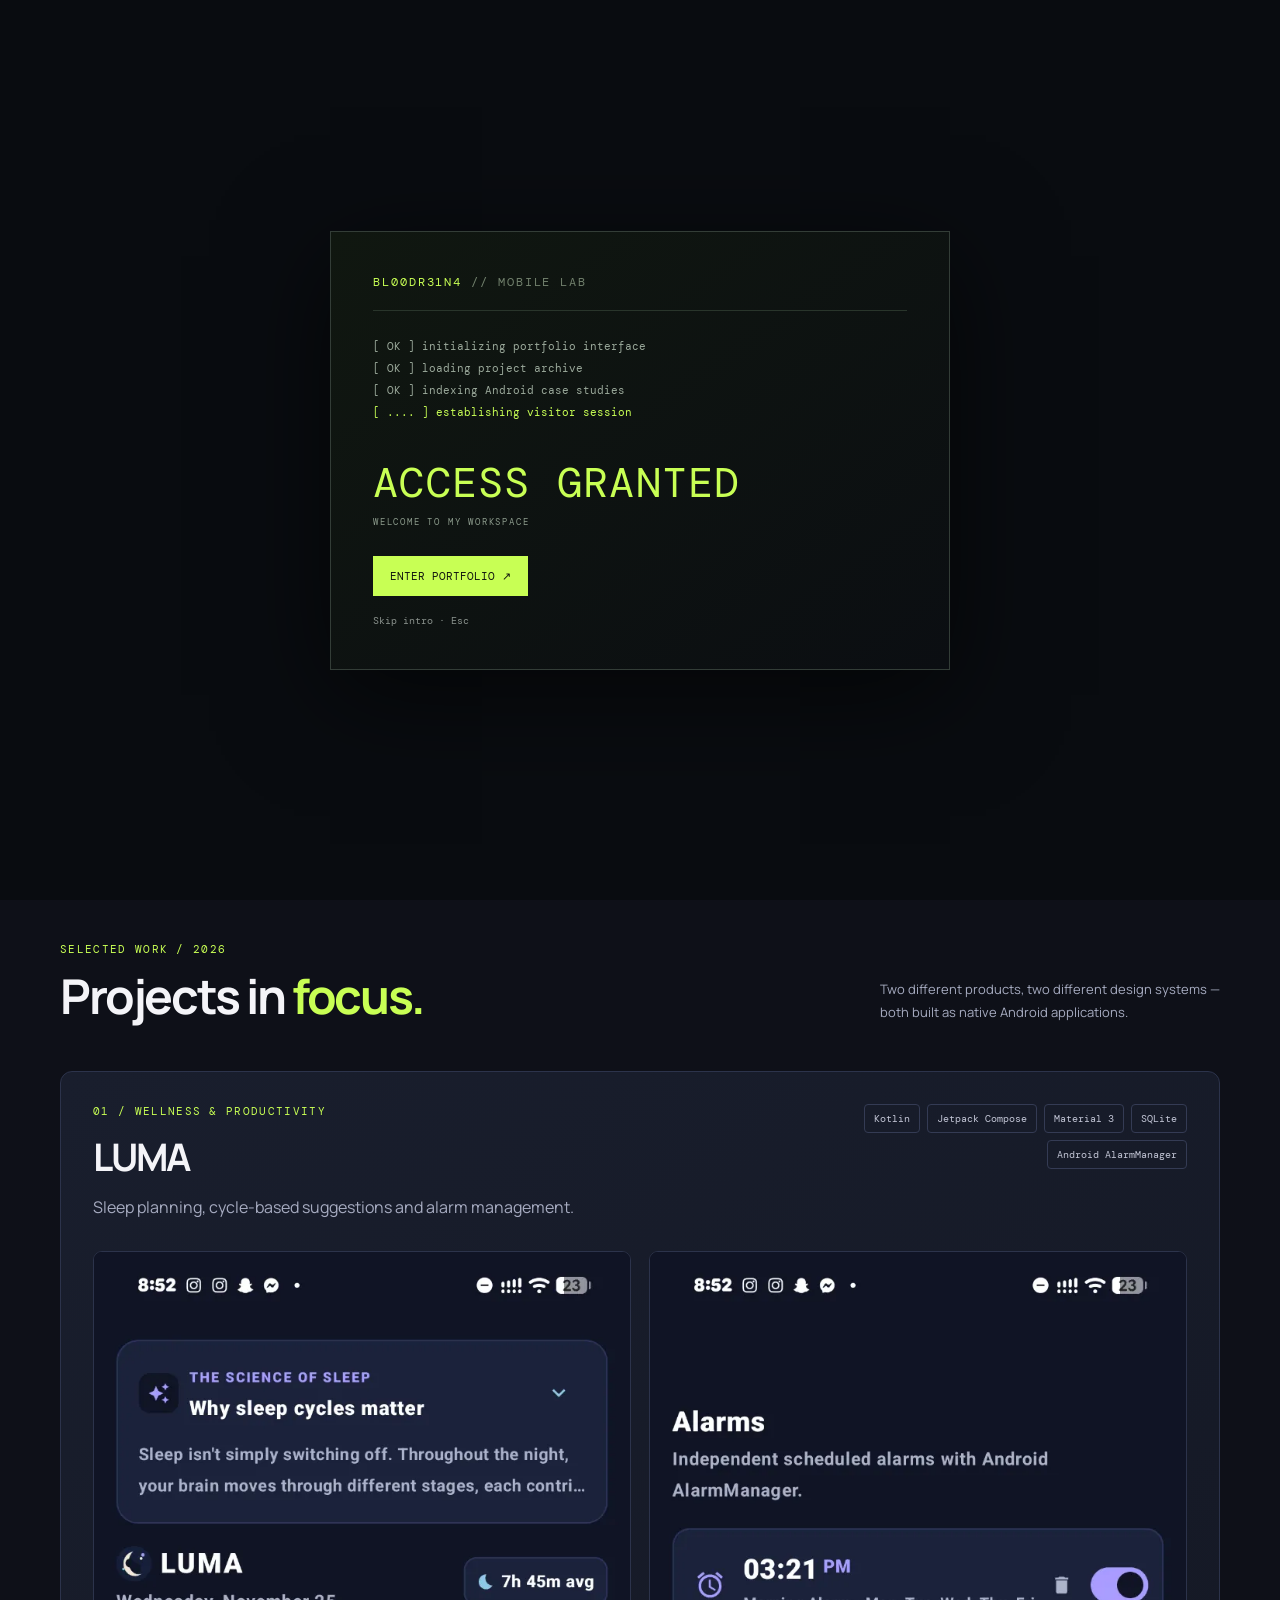
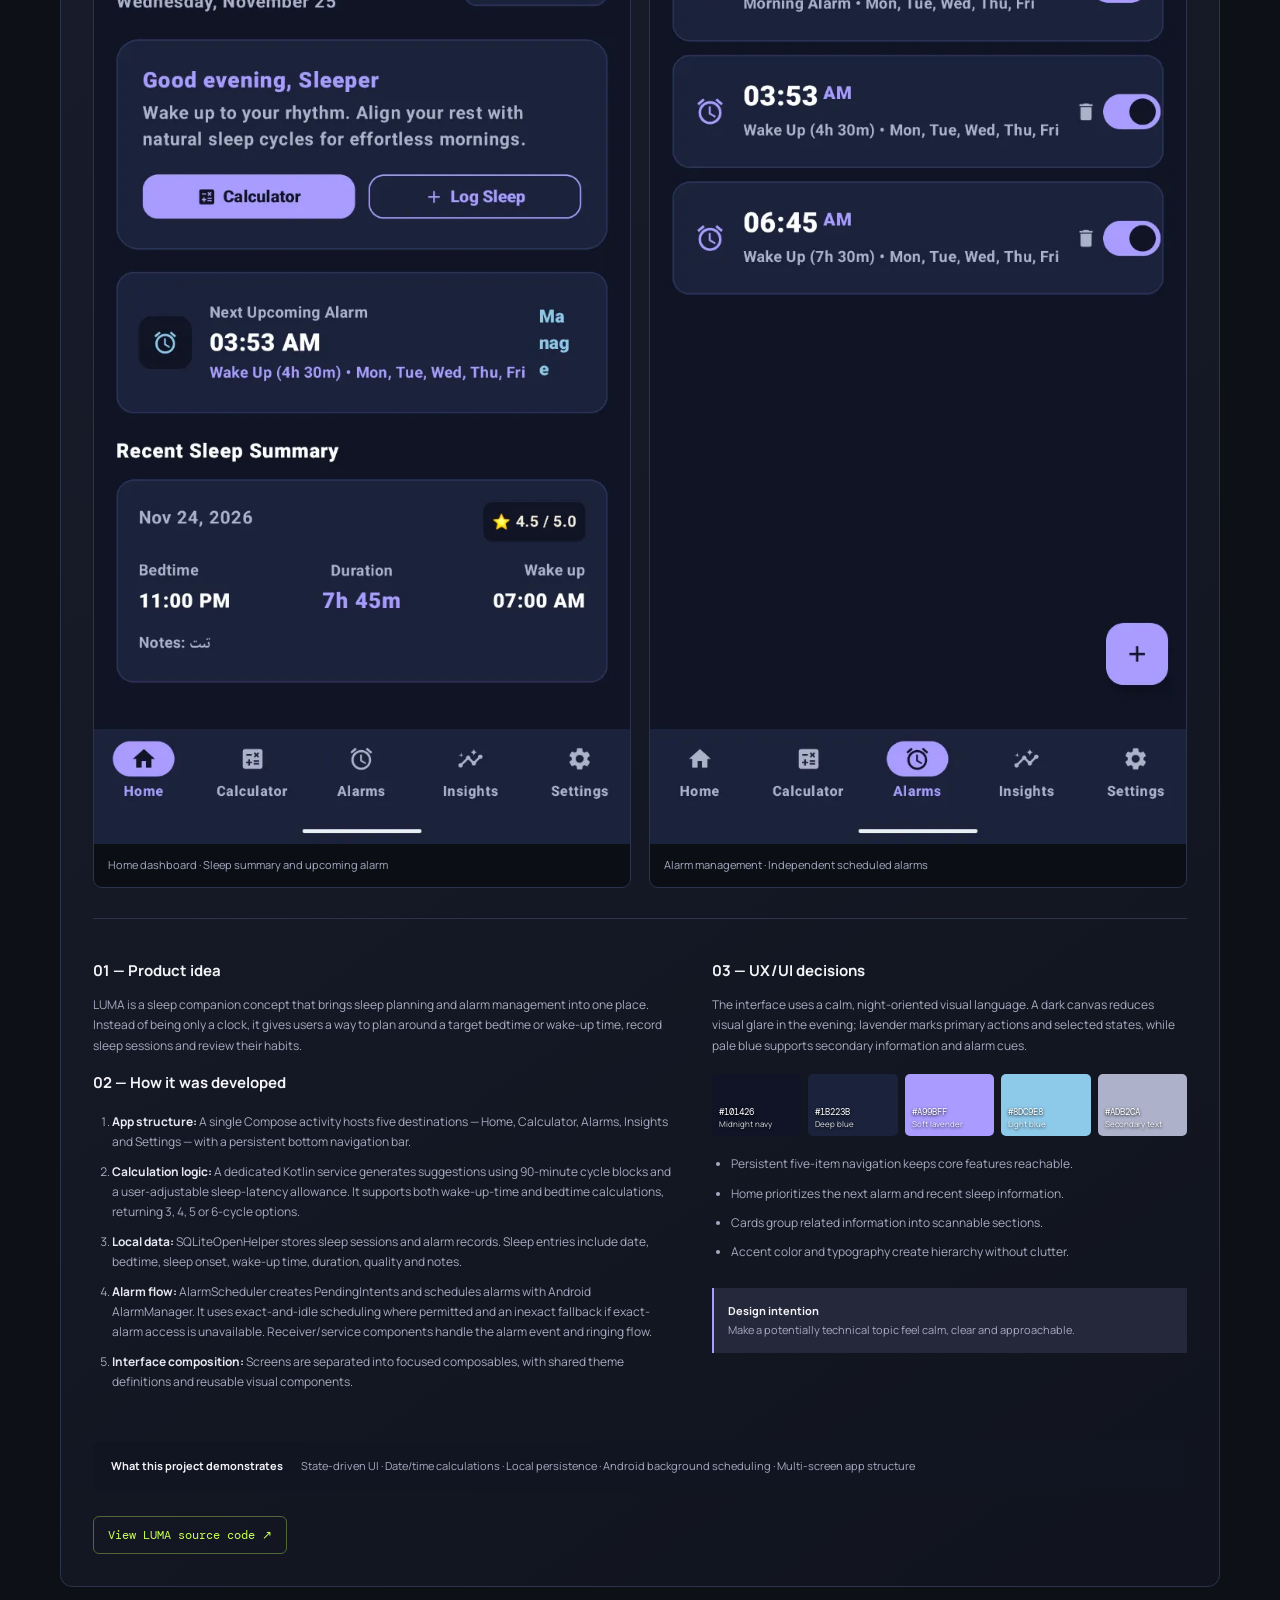
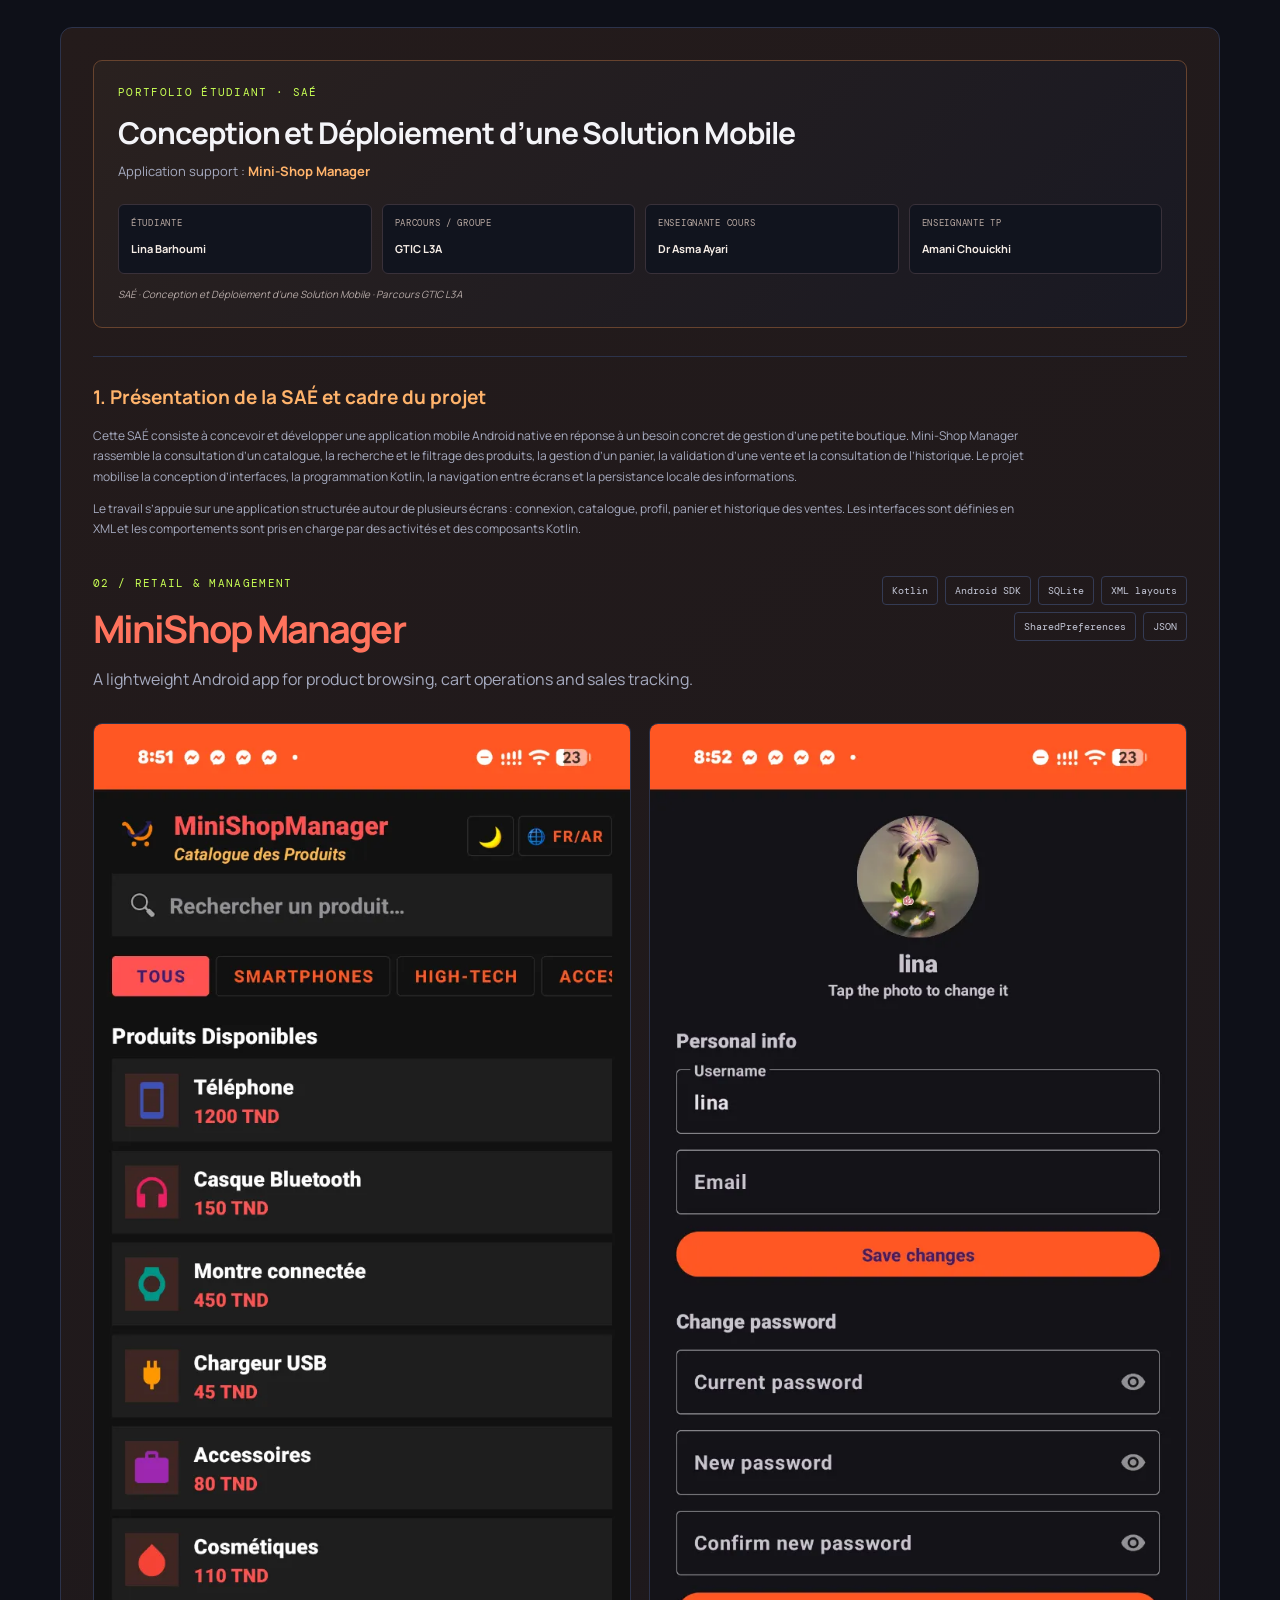
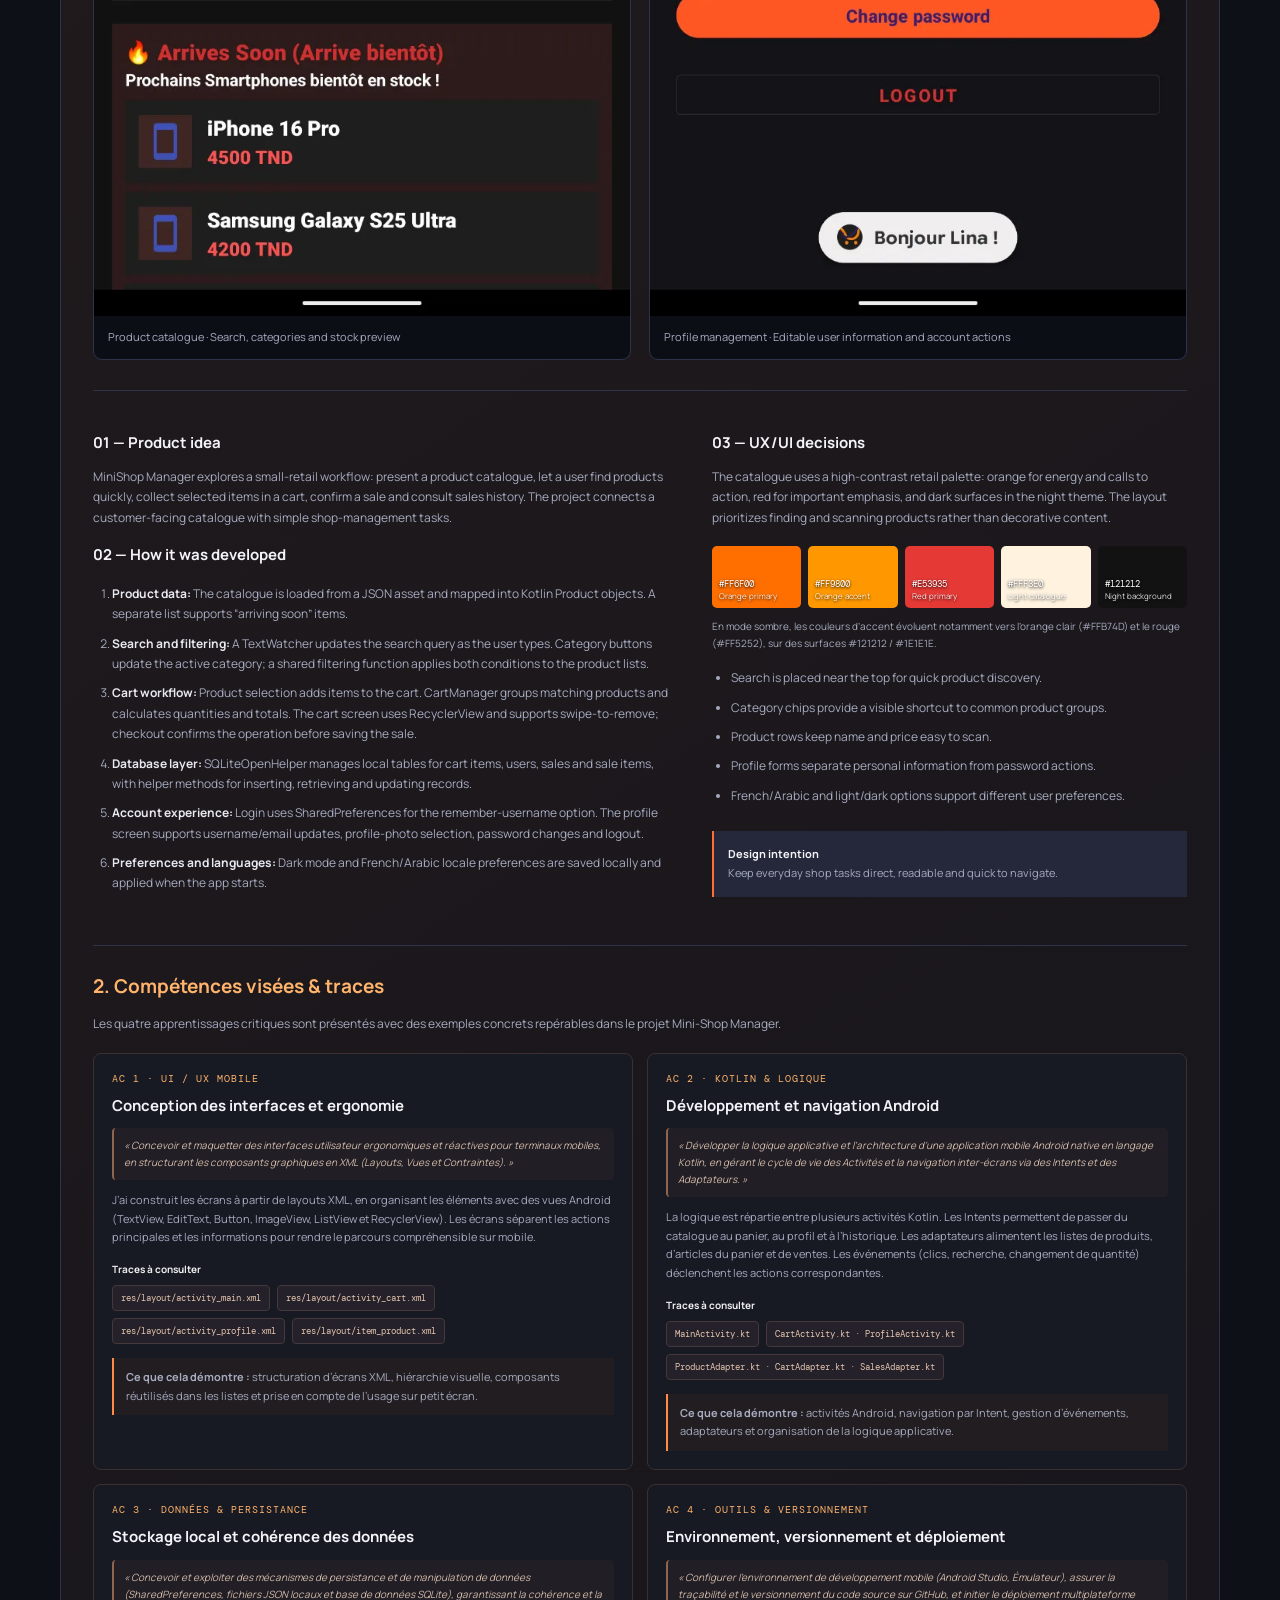
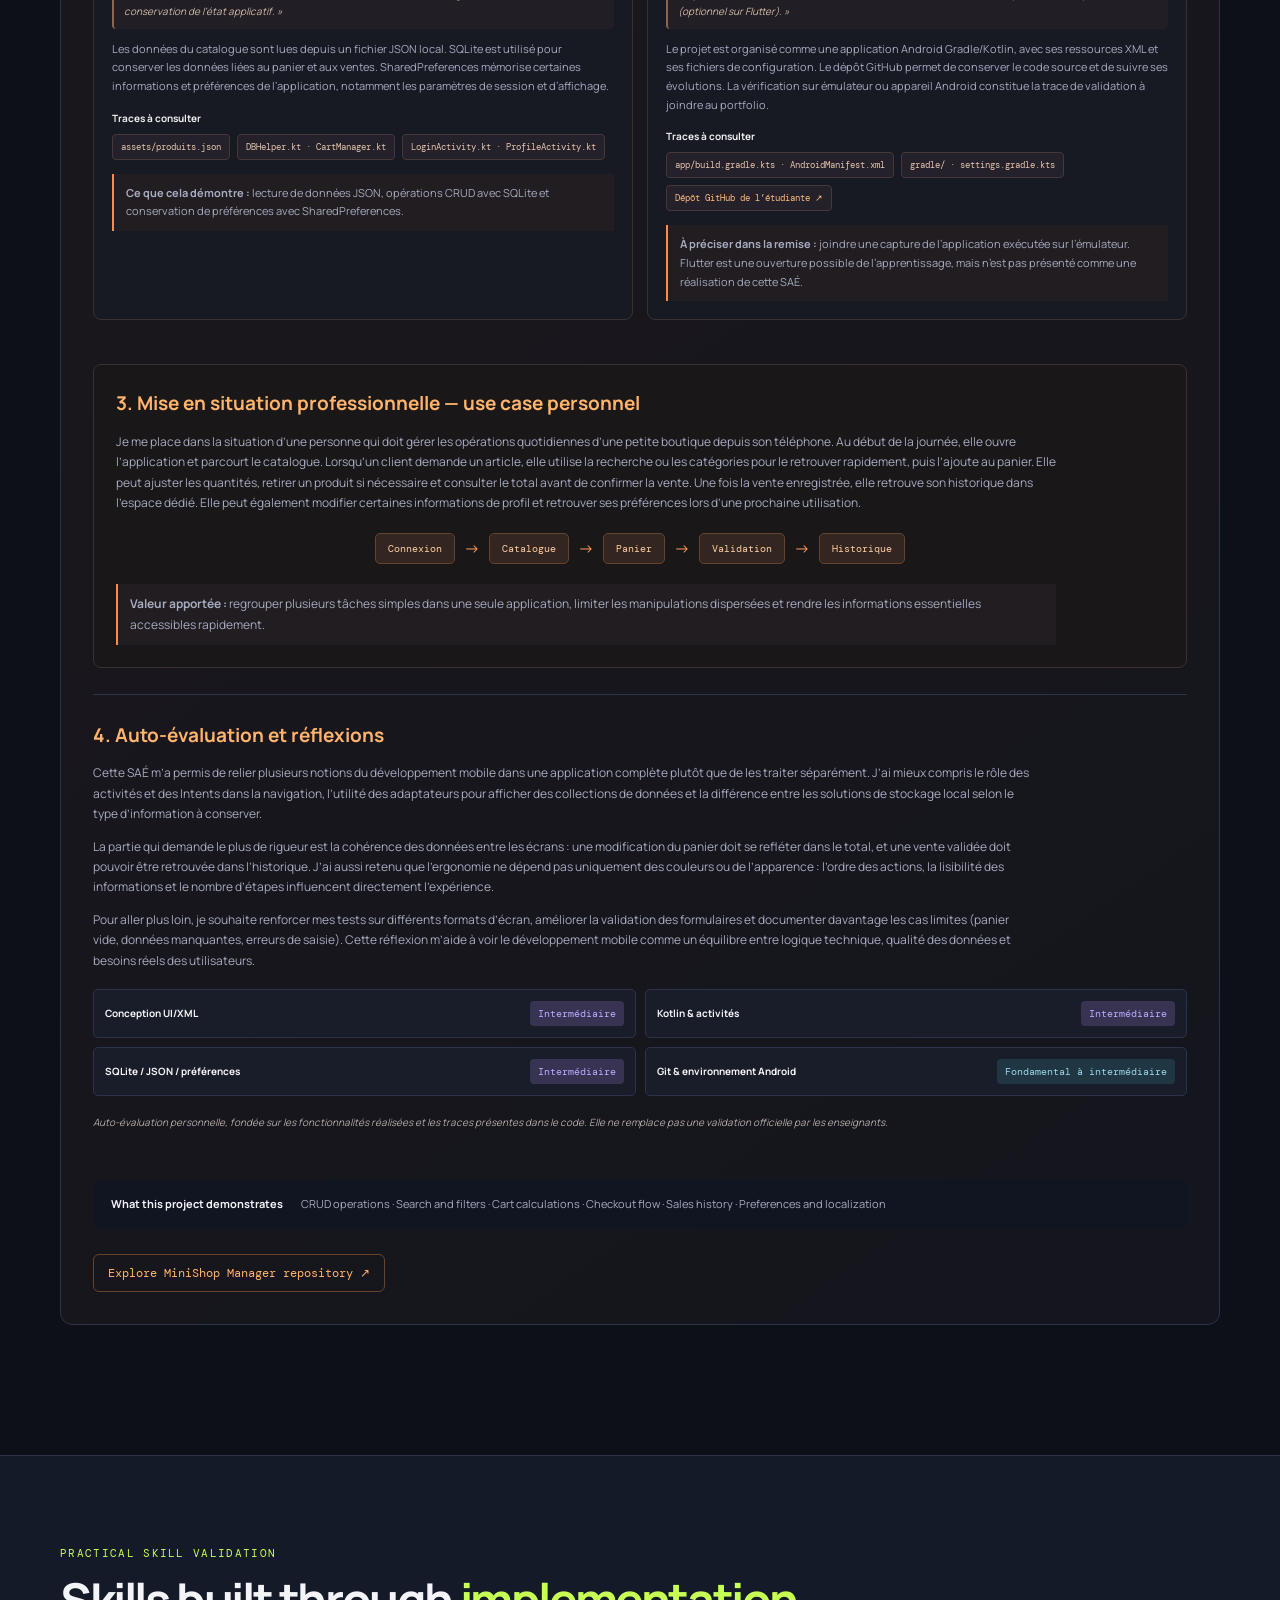
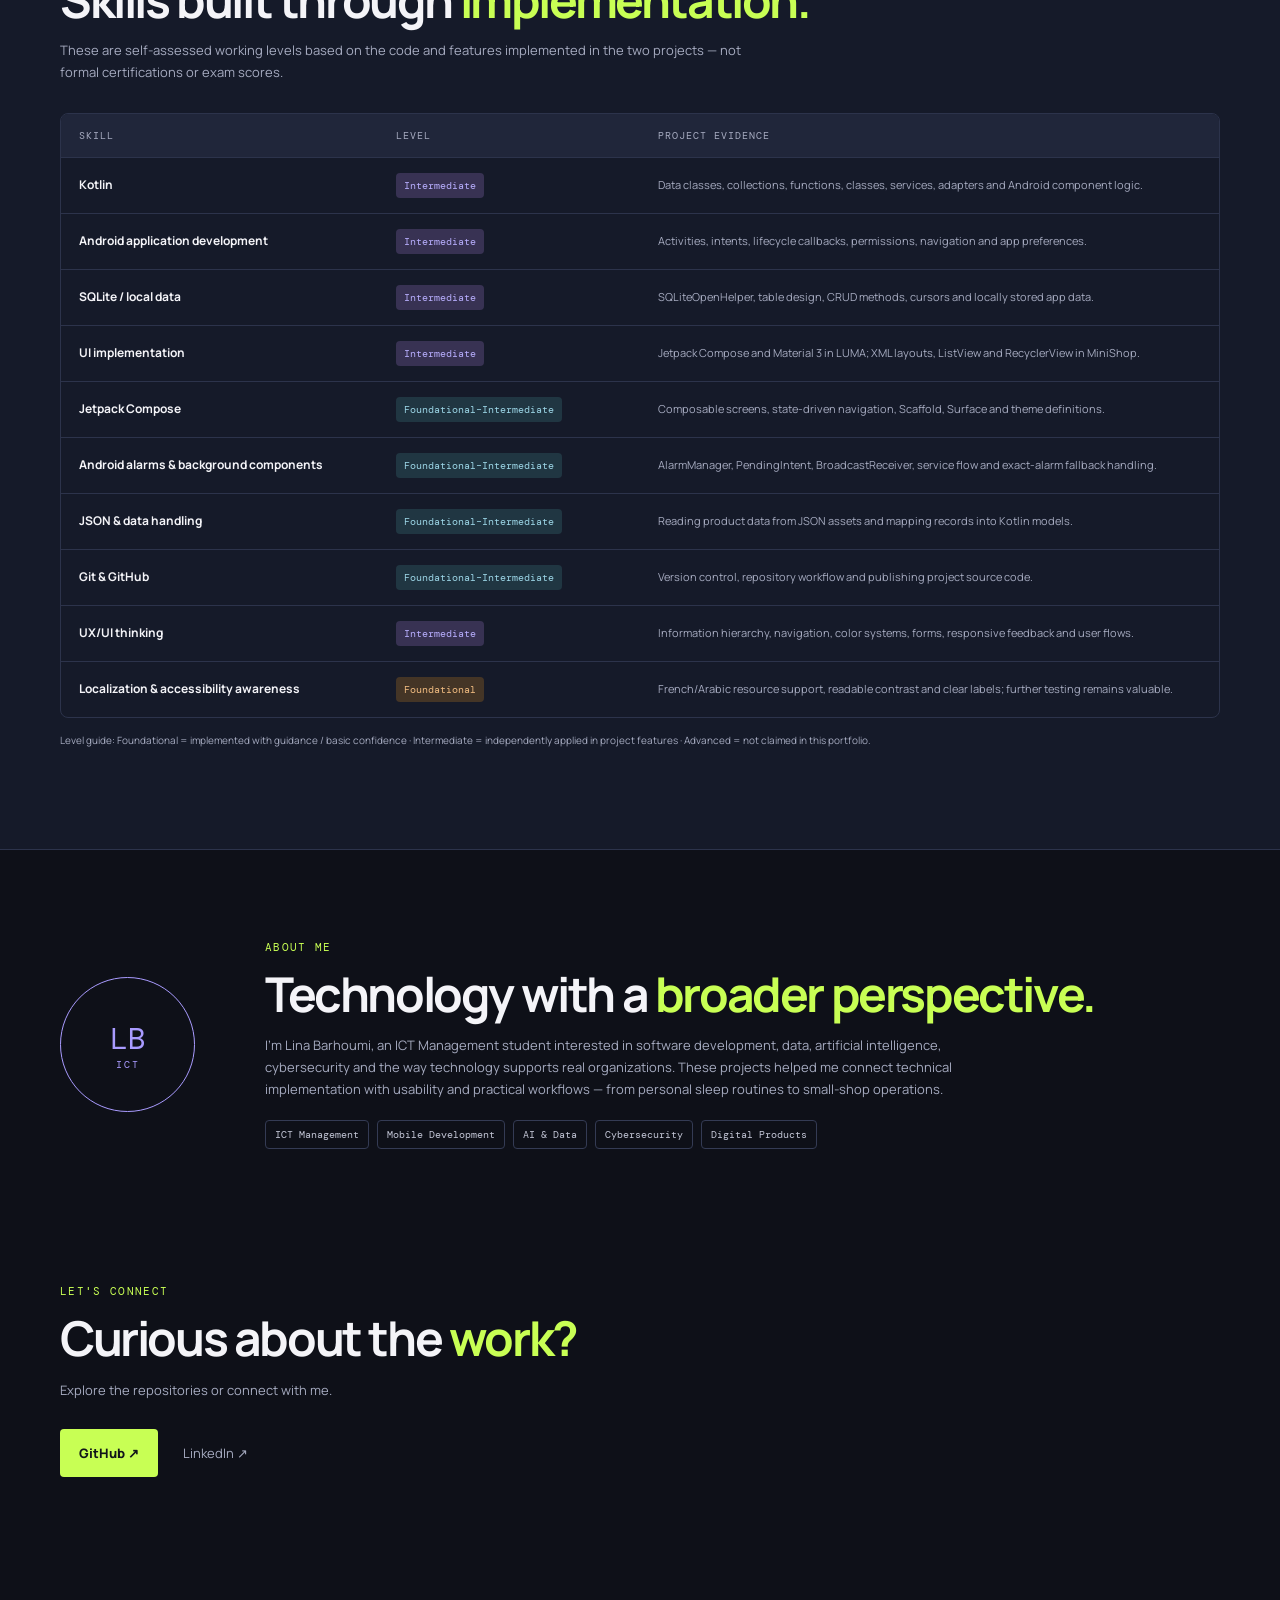
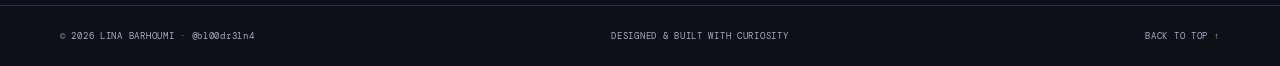
==== commit 442444c2: "Redesign portfolio with interactive experience" ====
--- a/index.html
+++ b/index.html
@@ -10,9 +10,13 @@
   <link rel="stylesheet" href="style.css">
 </head>
 <body>
-<header class="topbar"><a class="brand" href="#home"><span class="brand-mark">LB</span><span>LINA BARHOUMI<small>MOBILE DEVELOPMENT PORTFOLIO</small></span></a><nav><a href="#projects">Projects</a><a href="#skills">Skills</a><a href="#about">About</a></nav><a class="top-cta" href="https://github.com/LINAAAA55" target="_blank" rel="noreferrer">GitHub ↗</a></header>
+<div class="boot-screen" id="bootScreen" aria-label="Portfolio loading intro">
+  <div class="boot-panel"><div class="boot-brand">BL00DR31N4 <span>// MOBILE LAB</span></div><div class="boot-lines" id="bootLines"><p>[  OK  ] initializing portfolio interface</p><p>[  OK  ] loading project archive</p><p>[  OK  ] indexing Android case studies</p><p>[ .... ] establishing visitor session</p></div><div class="boot-grant">ACCESS GRANTED<span>WELCOME TO MY WORKSPACE</span></div><button class="boot-enter" id="enterPortfolio">ENTER PORTFOLIO ↗</button><button class="boot-skip" id="skipIntro">Skip intro · Esc</button></div>
+</div>
+<div class="scroll-progress" id="scrollProgress"></div>
+<header class="topbar"><a class="brand" href="#home"><span class="brand-mark">LB</span><span>LINA BARHOUMI<small>@bl00dr31n4 · MOBILE DEVELOPMENT</small></span></a><nav id="mainNav"><a href="#home">00 Home</a><a href="#projects">01 Projects</a><a href="#sae">02 SAÉ</a><a href="#skills">03 Skills</a><a href="#about">04 About</a></nav><div class="top-actions"><button class="terminal-trigger" id="openTerminal" type="button">⌘ <span>Open terminal</span></button><a class="top-cta" href="https://github.com/LINAAAA55" target="_blank" rel="noreferrer">GitHub ↗</a><button class="mobile-menu" id="mobileMenu" aria-label="Toggle navigation" aria-expanded="false">☰</button></div></header>
 <main>
-<section class="hero wrap" id="home"><div class="hero-copy"><div class="eyebrow"><i></i> ANDROID · KOTLIN · PRODUCT THINKING</div><h1>Building useful apps.<br><em>Designing better flows.</em></h1><p class="intro">I'm Lina, an ICT Management student exploring the space where software, user experience and practical business needs meet. Here are two Android projects I designed, developed and iterated on.</p><div class="actions"><a class="btn" href="#projects">Explore my projects ↓</a><a class="underlink" href="https://github.com/LINAAAA55" target="_blank" rel="noreferrer">GitHub profile ↗</a></div><div class="hero-stats"><div><b>02</b><span>ANDROID PROJECTS</span></div><div><b>KOTLIN</b><span>PRIMARY LANGUAGE</span></div><div><b>2026</b><span>PROJECT PORTFOLIO</span></div></div></div><div class="hero-art"><div class="orb"></div><div class="float-note">IDEA → INTERFACE → IMPLEMENTATION</div><div class="phone phone-shop"><div class="mock-status">9:41　●●● ▰</div><div class="mock-title orange">🛒 MiniShop</div><div class="mock-search">⌕　Search products</div><div class="mock-chip">ALL　 SMARTPHONES　 TECH</div><div class="mock-row"><span>▯</span><b>Smart devices</b></div><div class="mock-row"><span>◉</span><b>Accessories</b></div></div><div class="phone phone-luma"><div class="mock-status">9:41　●●● ▰</div><div class="mock-title lavender">☾ LUMA</div><div class="mock-label">YOUR NIGHT, IN RHYTHM</div><h3>Rest well.<br><em>Wake gently.</em></h3><div class="mock-sleep">NEXT ALARM<strong>07:00 <small>AM</small></strong><span>Wake up to your rhythm</span></div><div class="mock-bottom">⌂　　 ◷　　 ✧　　 ⚙</div></div></div></section>
+<section class="hero wrap" id="home"><div class="hero-copy"><div class="eyebrow"><i></i> OPERATOR ONLINE · GTIC L3A · TUNISIA</div><h1>Building useful apps.<br><em>Designing better flows.</em></h1><p class="intro">I’m Lina Barhoumi — an ICT Management student interested in the intersection of mobile development, user experience and real-world problem solving. This is my interactive project archive: a closer look at what I built, how I approached it and what I learned.</p><div class="actions"><a class="btn" href="#projects">Explore my projects ↓</a><a class="underlink" href="https://github.com/LINAAAA55" target="_blank" rel="noreferrer">GitHub profile ↗</a></div><div class="hero-stats"><div><b>02</b><span>ANDROID PROJECTS</span></div><div><b>KOTLIN</b><span>PRIMARY LANGUAGE</span></div><div><b>GTIC L3A</b><span>ACADEMIC TRACK</span></div></div><div class="hero-handle"><span class="status-dot"></span> lina@mobile-lab:~$ <span class="typing-cursor">▌</span><small>Press <kbd>/</kbd> for quick navigation</small></div></div><div class="hero-art"><div class="orb"></div><div class="float-note">IDEA → INTERFACE → IMPLEMENTATION</div><div class="phone phone-shop"><div class="mock-status">9:41　●●● ▰</div><div class="mock-title orange">🛒 MiniShop</div><div class="mock-search">⌕　Search products</div><div class="mock-chip">ALL　 SMARTPHONES　 TECH</div><div class="mock-row"><span>▯</span><b>Smart devices</b></div><div class="mock-row"><span>◉</span><b>Accessories</b></div></div><div class="phone phone-luma"><div class="mock-status">9:41　●●● ▰</div><div class="mock-title lavender">☾ LUMA</div><div class="mock-label">YOUR NIGHT, IN RHYTHM</div><h3>Rest well.<br><em>Wake gently.</em></h3><div class="mock-sleep">NEXT ALARM<strong>07:00 <small>AM</small></strong><span>Wake up to your rhythm</span></div><div class="mock-bottom">⌂　　 ◷　　 ✧　　 ⚙</div></div></div></section>
 
 <section class="section wrap" id="projects"><div class="section-head"><div><div class="eyebrow">SELECTED WORK / 2026</div><h2>Projects in <em>focus.</em></h2></div><p>Two different products, two different design systems — both built as native Android applications.</p></div>
 <article class="project luma"><div class="project-head"><div><div class="project-number">01 / WELLNESS & PRODUCTIVITY</div><h3>LUMA</h3><p class="tagline">Sleep planning, cycle-based suggestions and alarm management.</p></div><div class="chips"><span>Kotlin</span><span>Jetpack Compose</span><span>Material 3</span><span>SQLite</span><span>Android AlarmManager</span></div></div>
@@ -20,10 +24,35 @@
 <div class="detail-grid"><section><h4>01 — Product idea</h4><p>LUMA is a sleep companion concept that brings sleep planning and alarm management into one place. Instead of being only a clock, it gives users a way to plan around a target bedtime or wake-up time, record sleep sessions and review their habits.</p><h4>02 — How it was developed</h4><ol><li><b>App structure:</b> A single Compose activity hosts five destinations — Home, Calculator, Alarms, Insights and Settings — with a persistent bottom navigation bar.</li><li><b>Calculation logic:</b> A dedicated Kotlin service generates suggestions using 90-minute cycle blocks and a user-adjustable sleep-latency allowance. It supports both wake-up-time and bedtime calculations, returning 3, 4, 5 or 6-cycle options.</li><li><b>Local data:</b> SQLiteOpenHelper stores sleep sessions and alarm records. Sleep entries include date, bedtime, sleep onset, wake-up time, duration, quality and notes.</li><li><b>Alarm flow:</b> AlarmScheduler creates PendingIntents and schedules alarms with Android AlarmManager. It uses exact-and-idle scheduling where permitted and an inexact fallback if exact-alarm access is unavailable. Receiver/service components handle the alarm event and ringing flow.</li><li><b>Interface composition:</b> Screens are separated into focused composables, with shared theme definitions and reusable visual components.</li></ol></section><section><h4>03 — UX/UI decisions</h4><p>The interface uses a calm, night-oriented visual language. A dark canvas reduces visual glare in the evening; lavender marks primary actions and selected states, while pale blue supports secondary information and alarm cues.</p><div class="palette"><span style="--swatch:#101426">#101426<small>Midnight navy</small></span><span style="--swatch:#1B223B">#1B223B<small>Deep blue</small></span><span style="--swatch:#A99BFF">#A99BFF<small>Soft lavender</small></span><span style="--swatch:#8DC9E8">#8DC9E8<small>Light blue</small></span><span style="--swatch:#ADB2CA">#ADB2CA<small>Secondary text</small></span></div><ul><li>Persistent five-item navigation keeps core features reachable.</li><li>Home prioritizes the next alarm and recent sleep information.</li><li>Cards group related information into scannable sections.</li><li>Accent color and typography create hierarchy without clutter.</li></ul><div class="callout"><b>Design intention</b><br>Make a potentially technical topic feel calm, clear and approachable.</div></section></div>
 <div class="project-outcome"><b>What this project demonstrates</b><span>State-driven UI · Date/time calculations · Local persistence · Android background scheduling · Multi-screen app structure</span></div><a class="repo" href="https://github.com/LINAAAA55/LUMA" target="_blank" rel="noreferrer">View LUMA source code ↗</a></article>
 
-<article class="project shop"><div class="project-head"><div><div class="project-number">02 / RETAIL & MANAGEMENT</div><h3>MiniShop Manager</h3><p class="tagline">A lightweight Android app for product browsing, cart operations and sales tracking.</p></div><div class="chips"><span>Kotlin</span><span>Android SDK</span><span>SQLite</span><span>XML layouts</span><span>SharedPreferences</span><span>JSON</span></div></div>
+<article class="project shop"><div class="sae-cover" id="sae">
+<div class="eyebrow">PORTFOLIO ÉTUDIANT · SAÉ</div>
+<h4>Conception et Déploiement d’une Solution Mobile</h4>
+<p class="sae-subtitle">Application support : <strong>Mini-Shop Manager</strong></p>
+<div class="sae-meta">
+<div><small>ÉTUDIANTE</small><strong>Lina Barhoumi</strong></div>
+<div><small>PARCOURS / GROUPE</small><strong>GTIC L3A</strong></div>
+<div><small>ENSEIGNANTE COURS</small><strong>Dr Asma Ayari</strong></div>
+<div><small>ENSEIGNANTE TP</small><strong>Amani Chouickhi</strong></div>
+</div>
+<p class="sae-note">SAÉ · Conception et Déploiement d’une Solution Mobile · Parcours GTIC L3A</p>
+</div>
+<div class="sae-intro"><h4>1. Présentation de la SAÉ et cadre du projet</h4><p>Cette SAÉ consiste à concevoir et développer une application mobile Android native en réponse à un besoin concret de gestion d’une petite boutique. Mini-Shop Manager rassemble la consultation d’un catalogue, la recherche et le filtrage des produits, la gestion d’un panier, la validation d’une vente et la consultation de l’historique. Le projet mobilise la conception d’interfaces, la programmation Kotlin, la navigation entre écrans et la persistance locale des informations.</p><p>Le travail s’appuie sur une application structurée autour de plusieurs écrans : connexion, catalogue, profil, panier et historique des ventes. Les interfaces sont définies en XML et les comportements sont pris en charge par des activités et des composants Kotlin.</p></div>
+<div class="project-head"><div><div class="project-number">02 / RETAIL & MANAGEMENT</div><h3>MiniShop Manager</h3><p class="tagline">A lightweight Android app for product browsing, cart operations and sales tracking.</p></div><div class="chips"><span>Kotlin</span><span>Android SDK</span><span>SQLite</span><span>XML layouts</span><span>SharedPreferences</span><span>JSON</span></div></div>
 <div class="gallery"><figure><img src="assets/minishop-catalogue.png" alt="MiniShop Manager product catalogue with search, category filters and product prices"><figcaption>Product catalogue · Search, categories and stock preview</figcaption></figure><figure><img src="assets/minishop-profile.png" alt="MiniShop Manager profile page with personal information and password controls"><figcaption>Profile management · Editable user information and account actions</figcaption></figure></div>
-<div class="detail-grid"><section><h4>01 — Product idea</h4><p>MiniShop Manager explores a small-retail workflow: present a product catalogue, let a user find products quickly, collect selected items in a cart, confirm a sale and consult sales history. The project connects a customer-facing catalogue with simple shop-management tasks.</p><h4>02 — How it was developed</h4><ol><li><b>Product data:</b> The catalogue is loaded from a JSON asset and mapped into Kotlin Product objects. A separate list supports “arriving soon” items.</li><li><b>Search and filtering:</b> A TextWatcher updates the search query as the user types. Category buttons update the active category; a shared filtering function applies both conditions to the product lists.</li><li><b>Cart workflow:</b> Product selection adds items to the cart. CartManager groups matching products and calculates quantities and totals. The cart screen uses RecyclerView and supports swipe-to-remove; checkout confirms the operation before saving the sale.</li><li><b>Database layer:</b> SQLiteOpenHelper manages local tables for cart items, users, sales and sale items, with helper methods for inserting, retrieving and updating records.</li><li><b>Account experience:</b> Login uses SharedPreferences for the remember-username option. The profile screen supports username/email updates, profile-photo selection, password changes and logout.</li><li><b>Preferences and languages:</b> Dark mode and French/Arabic locale preferences are saved locally and applied when the app starts.</li></ol></section><section><h4>03 — UX/UI decisions</h4><p>The catalogue uses a high-contrast retail palette: orange for energy and calls to action, red for important emphasis, and dark surfaces in the night theme. The layout prioritizes finding and scanning products rather than decorative content.</p><div class="palette"><span style="--swatch:#FF6F00">#FF6F00<small>Orange primary</small></span><span style="--swatch:#FF9800">#FF9800<small>Orange accent</small></span><span style="--swatch:#E53935">#E53935<small>Red primary</small></span><span style="--swatch:#FFF3E0">#FFF3E0<small>Light catalogue</small></span><span style="--swatch:#121212">#121212<small>Night background</small></span></div><ul><li>Search is placed near the top for quick product discovery.</li><li>Category chips provide a visible shortcut to common product groups.</li><li>Product rows keep name and price easy to scan.</li><li>Profile forms separate personal information from password actions.</li><li>French/Arabic and light/dark options support different user preferences.</li></ul><div class="callout"><b>Design intention</b><br>Keep everyday shop tasks direct, readable and quick to navigate.</div></section></div>
-<div class="project-outcome"><b>What this project demonstrates</b><span>CRUD operations · Search and filters · Cart calculations · Checkout flow · Sales history · Preferences and localization</span></div><a class="repo" href="https://github.com/LINAAAA55" target="_blank" rel="noreferrer">Visit GitHub profile <span class="muted">(add the direct MiniShop repository URL when available)</span> ↗</a></article>
+<div class="detail-grid"><section><h4>01 — Product idea</h4><p>MiniShop Manager explores a small-retail workflow: present a product catalogue, let a user find products quickly, collect selected items in a cart, confirm a sale and consult sales history. The project connects a customer-facing catalogue with simple shop-management tasks.</p><h4>02 — How it was developed</h4><ol><li><b>Product data:</b> The catalogue is loaded from a JSON asset and mapped into Kotlin Product objects. A separate list supports “arriving soon” items.</li><li><b>Search and filtering:</b> A TextWatcher updates the search query as the user types. Category buttons update the active category; a shared filtering function applies both conditions to the product lists.</li><li><b>Cart workflow:</b> Product selection adds items to the cart. CartManager groups matching products and calculates quantities and totals. The cart screen uses RecyclerView and supports swipe-to-remove; checkout confirms the operation before saving the sale.</li><li><b>Database layer:</b> SQLiteOpenHelper manages local tables for cart items, users, sales and sale items, with helper methods for inserting, retrieving and updating records.</li><li><b>Account experience:</b> Login uses SharedPreferences for the remember-username option. The profile screen supports username/email updates, profile-photo selection, password changes and logout.</li><li><b>Preferences and languages:</b> Dark mode and French/Arabic locale preferences are saved locally and applied when the app starts.</li></ol></section><section><h4>03 — UX/UI decisions</h4><p>The catalogue uses a high-contrast retail palette: orange for energy and calls to action, red for important emphasis, and dark surfaces in the night theme. The layout prioritizes finding and scanning products rather than decorative content.</p><div class="palette"><span style="--swatch:#FF6F00">#FF6F00<small>Orange primary</small></span><span style="--swatch:#FF9800">#FF9800<small>Orange accent</small></span><span style="--swatch:#E53935">#E53935<small>Red primary</small></span><span style="--swatch:#FFF3E0">#FFF3E0<small>Light catalogue</small></span><span style="--swatch:#121212">#121212<small>Night background</small></span></div><p class="palette-note">En mode sombre, les couleurs d’accent évoluent notamment vers l’orange clair (#FFB74D) et le rouge (#FF5252), sur des surfaces #121212 / #1E1E1E.</p><ul><li>Search is placed near the top for quick product discovery.</li><li>Category chips provide a visible shortcut to common product groups.</li><li>Product rows keep name and price easy to scan.</li><li>Profile forms separate personal information from password actions.</li><li>French/Arabic and light/dark options support different user preferences.</li></ul><div class="callout"><b>Design intention</b><br>Keep everyday shop tasks direct, readable and quick to navigate.</div></section></div>
+<section class="sae-section">
+<h4>2. Compétences visées & traces</h4>
+<p class="sae-lead">Les quatre apprentissages critiques sont présentés avec des exemples concrets repérables dans le projet Mini-Shop Manager.</p>
+<div class="ac-grid">
+<article class="ac-card"><div class="ac-label">AC 1 · UI / UX MOBILE</div><h5>Conception des interfaces et ergonomie</h5><p class="ac-official">« Concevoir et maquetter des interfaces utilisateur ergonomiques et réactives pour terminaux mobiles, en structurant les composants graphiques en XML (Layouts, Vues et Contraintes). »</p><p>J’ai construit les écrans à partir de layouts XML, en organisant les éléments avec des vues Android (TextView, EditText, Button, ImageView, ListView et RecyclerView). Les écrans séparent les actions principales et les informations pour rendre le parcours compréhensible sur mobile.</p><div class="trace"><b>Traces à consulter</b><code>res/layout/activity_main.xml</code><code>res/layout/activity_cart.xml</code><code>res/layout/activity_profile.xml</code><code>res/layout/item_product.xml</code></div><p class="reflection"><b>Ce que cela démontre :</b> structuration d’écrans XML, hiérarchie visuelle, composants réutilisés dans les listes et prise en compte de l’usage sur petit écran.</p></article>
+<article class="ac-card"><div class="ac-label">AC 2 · KOTLIN & LOGIQUE</div><h5>Développement et navigation Android</h5><p class="ac-official">« Développer la logique applicative et l’architecture d’une application mobile Android native en langage Kotlin, en gérant le cycle de vie des Activités et la navigation inter-écrans via des Intents et des Adaptateurs. »</p><p>La logique est répartie entre plusieurs activités Kotlin. Les Intents permettent de passer du catalogue au panier, au profil et à l’historique. Les adaptateurs alimentent les listes de produits, d’articles du panier et de ventes. Les événements (clics, recherche, changement de quantité) déclenchent les actions correspondantes.</p><div class="trace"><b>Traces à consulter</b><code>MainActivity.kt</code><code>CartActivity.kt · ProfileActivity.kt</code><code>ProductAdapter.kt · CartAdapter.kt · SalesAdapter.kt</code></div><p class="reflection"><b>Ce que cela démontre :</b> activités Android, navigation par Intent, gestion d’événements, adaptateurs et organisation de la logique applicative.</p></article>
+<article class="ac-card"><div class="ac-label">AC 3 · DONNÉES & PERSISTANCE</div><h5>Stockage local et cohérence des données</h5><p class="ac-official">« Concevoir et exploiter des mécanismes de persistance et de manipulation de données (SharedPreferences, fichiers JSON locaux et base de données SQLite), garantissant la cohérence et la conservation de l’état applicatif. »</p><p>Les données du catalogue sont lues depuis un fichier JSON local. SQLite est utilisé pour conserver les données liées au panier et aux ventes. SharedPreferences mémorise certaines informations et préférences de l’application, notamment les paramètres de session et d’affichage.</p><div class="trace"><b>Traces à consulter</b><code>assets/produits.json</code><code>DBHelper.kt · CartManager.kt</code><code>LoginActivity.kt · ProfileActivity.kt</code></div><p class="reflection"><b>Ce que cela démontre :</b> lecture de données JSON, opérations CRUD avec SQLite et conservation de préférences avec SharedPreferences.</p></article>
+<article class="ac-card"><div class="ac-label">AC 4 · OUTILS & VERSIONNEMENT</div><h5>Environnement, versionnement et déploiement</h5><p class="ac-official">« Configurer l’environnement de développement mobile (Android Studio, Émulateur), assurer la traçabilité et le versionnement du code source sur GitHub, et initier le déploiement multiplateforme (optionnel sur Flutter). »</p><p>Le projet est organisé comme une application Android Gradle/Kotlin, avec ses ressources XML et ses fichiers de configuration. Le dépôt GitHub permet de conserver le code source et de suivre ses évolutions. La vérification sur émulateur ou appareil Android constitue la trace de validation à joindre au portfolio.</p><div class="trace"><b>Traces à consulter</b><code>app/build.gradle.kts · AndroidManifest.xml</code><code>gradle/ · settings.gradle.kts</code><a href="https://github.com/LINAAAA55" target="_blank" rel="noreferrer">Dépôt GitHub de l’étudiante ↗</a></div><p class="reflection"><b>À préciser dans la remise :</b> joindre une capture de l’application exécutée sur l’émulateur. Flutter est une ouverture possible de l’apprentissage, mais n’est pas présenté comme une réalisation de cette SAÉ.</p></article>
+</div>
+</section>
+<section class="sae-section usecase"><h4>3. Mise en situation professionnelle — use case personnel</h4><p>Je me place dans la situation d’une personne qui doit gérer les opérations quotidiennes d’une petite boutique depuis son téléphone. Au début de la journée, elle ouvre l’application et parcourt le catalogue. Lorsqu’un client demande un article, elle utilise la recherche ou les catégories pour le retrouver rapidement, puis l’ajoute au panier. Elle peut ajuster les quantités, retirer un produit si nécessaire et consulter le total avant de confirmer la vente. Une fois la vente enregistrée, elle retrouve son historique dans l’espace dédié. Elle peut également modifier certaines informations de profil et retrouver ses préférences lors d’une prochaine utilisation.</p><div class="flow-steps"><span>Connexion</span><i>→</i><span>Catalogue</span><i>→</i><span>Panier</span><i>→</i><span>Validation</span><i>→</i><span>Historique</span></div><p class="reflection"><b>Valeur apportée :</b> regrouper plusieurs tâches simples dans une seule application, limiter les manipulations dispersées et rendre les informations essentielles accessibles rapidement.</p></section>
+<section class="sae-section self-review"><h4>4. Auto-évaluation et réflexions</h4><p>Cette SAÉ m’a permis de relier plusieurs notions du développement mobile dans une application complète plutôt que de les traiter séparément. J’ai mieux compris le rôle des activités et des Intents dans la navigation, l’utilité des adaptateurs pour afficher des collections de données et la différence entre les solutions de stockage local selon le type d’information à conserver.</p><p>La partie qui demande le plus de rigueur est la cohérence des données entre les écrans : une modification du panier doit se refléter dans le total, et une vente validée doit pouvoir être retrouvée dans l’historique. J’ai aussi retenu que l’ergonomie ne dépend pas uniquement des couleurs ou de l’apparence : l’ordre des actions, la lisibilité des informations et le nombre d’étapes influencent directement l’expérience.</p><p>Pour aller plus loin, je souhaite renforcer mes tests sur différents formats d’écran, améliorer la validation des formulaires et documenter davantage les cas limites (panier vide, données manquantes, erreurs de saisie). Cette réflexion m’aide à voir le développement mobile comme un équilibre entre logique technique, qualité des données et besoins réels des utilisateurs.</p><div class="self-rating"><div><b>Conception UI/XML</b><span class="level medium">Intermédiaire</span></div><div><b>Kotlin & activités</b><span class="level medium">Intermédiaire</span></div><div><b>SQLite / JSON / préférences</b><span class="level medium">Intermédiaire</span></div><div><b>Git & environnement Android</b><span class="level foundation">Fondamental à intermédiaire</span></div></div><p class="sae-note">Auto-évaluation personnelle, fondée sur les fonctionnalités réalisées et les traces présentes dans le code. Elle ne remplace pas une validation officielle par les enseignants.</p></section>
+<div class="project-outcome"><b>What this project demonstrates</b><span>CRUD operations · Search and filters · Cart calculations · Checkout flow · Sales history · Preferences and localization</span></div><a class="repo" href="https://github.com/LINAAAA55/Mobilemanager" target="_blank" rel="noreferrer">Explore MiniShop Manager repository ↗</a></article>
 </section>
 
 <section class="section skills-section" id="skills"><div class="wrap"><div class="eyebrow">PRACTICAL SKILL VALIDATION</div><h2>Skills built through <em>implementation.</em></h2><p class="skills-intro">These are self-assessed working levels based on the code and features implemented in the two projects — not formal certifications or exam scores.</p><div class="skill-table"><div class="skill-row skill-header"><span>SKILL</span><span>LEVEL</span><span>PROJECT EVIDENCE</span></div>
@@ -39,7 +68,10 @@
 <div class="skill-row"><b>Localization & accessibility awareness</b><span class="level basic">Foundational</span><p>French/Arabic resource support, readable contrast and clear labels; further testing remains valuable.</p></div></div><p class="skills-foot">Level guide: Foundational = implemented with guidance / basic confidence · Intermediate = independently applied in project features · Advanced = not claimed in this portfolio.</p></div></section>
 
 <section class="section wrap about" id="about"><div class="about-stamp">LB<br><small>ICT</small></div><div><div class="eyebrow">ABOUT ME</div><h2>Technology with a <em>broader perspective.</em></h2><p>I'm Lina Barhoumi, an ICT Management student interested in software development, data, artificial intelligence, cybersecurity and the way technology supports real organizations. These projects helped me connect technical implementation with usability and practical workflows — from personal sleep routines to small-shop operations.</p><div class="about-tags"><span>ICT Management</span><span>Mobile Development</span><span>AI & Data</span><span>Cybersecurity</span><span>Digital Products</span></div></div></section>
-<section class="contact wrap"><div class="eyebrow">LET'S CONNECT</div><h2>Curious about the <em>work?</em></h2><p>Explore the repositories or connect with me.</p><div class="actions"><a class="btn" href="https://github.com/LINAAAA55" target="_blank" rel="noreferrer">GitHub ↗</a><a class="underlink" href="https://www.linkedin.com/" target="_blank" rel="noreferrer">LinkedIn ↗</a></div></section>
-</main><footer><span>© 2026 LINA BARHOUMI</span><span>DESIGNED & BUILT WITH CURIOSITY</span><a href="#home">BACK TO TOP ↑</a></footer>
+<section class="contact wrap"><div class="eyebrow">LET'S CONNECT</div><h2>Curious about the <em>work?</em></h2><p>Explore the repositories or connect with me.</p><div class="actions"><a class="btn" href="https://github.com/LINAAAA55" target="_blank" rel="noreferrer">GitHub ↗</a><a class="underlink" href="https://www.linkedin.com/in/lina-barhoumi-393a6a364" target="_blank" rel="noreferrer">LinkedIn ↗</a></div></section>
+</main><footer><span>© 2026 LINA BARHOUMI · @bl00dr31n4</span><span>DESIGNED & BUILT WITH CURIOSITY</span><a href="#home">BACK TO TOP ↑</a></footer>
+<div class="terminal-overlay" id="terminalOverlay" aria-hidden="true"><div class="terminal-window"><div class="terminal-head"><span><i></i><i></i><i></i> lina@mobile-lab — interactive shell</span><button id="closeTerminal" aria-label="Close terminal">×</button></div><div class="terminal-body"><p class="terminal-muted">Welcome, visitor. This is a tiny navigation shell — no real system commands are executed.</p><p><span class="prompt">visitor@lina:~$</span> <span id="terminalTyped">help</span></p><div class="terminal-output" id="terminalOutput"><p>Available commands:</p><button data-command="projects">projects</button><button data-command="sae">sae</button><button data-command="skills">skills</button><button data-command="about">about</button><button data-command="contact">contact</button><button data-command="clear">clear</button><p class="terminal-hint">Choose a command or type one below. Press Esc to close.</p></div><form id="terminalForm"><label class="prompt" for="terminalInput">visitor@lina:~$</label><input id="terminalInput" autocomplete="off" spellcheck="false" placeholder="type a command…" aria-label="Terminal command"></form></div></div></div>
+<div class="command-palette" id="commandPalette" aria-hidden="true"><div class="palette-window"><div class="palette-search"><span>⌕</span><input id="paletteInput" placeholder="Jump to a section or project…" autocomplete="off"><kbd>ESC</kbd></div><div class="palette-results"><button data-target="home"><span>00</span> Home <kbd>↵</kbd></button><button data-target="projects"><span>01</span> Projects <kbd>↵</kbd></button><button data-target="sae"><span>02</span> SAÉ · MiniShop Manager <kbd>↵</kbd></button><button data-target="skills"><span>03</span> Skills & validation <kbd>↵</kbd></button><button data-target="about"><span>04</span> About me <kbd>↵</kbd></button><a href="https://github.com/LINAAAA55/Mobilemanager" target="_blank" rel="noreferrer"><span>↗</span> MiniShop GitHub repository</a><a href="https://www.linkedin.com/in/lina-barhoumi-393a6a364" target="_blank" rel="noreferrer"><span>↗</span> LinkedIn profile</a></div><div class="palette-foot">NAVIGATE <kbd>↑</kbd><kbd>↓</kbd> SELECT <kbd>ENTER</kbd> CLOSE <kbd>ESC</kbd></div></div></div>
+<div class="toast" id="toast" role="status" aria-live="polite"></div>
 <div class="lightbox" id="lightbox" aria-hidden="true"><button class="close" aria-label="Close image">×</button><img src="" alt="Expanded project screenshot"><p></p></div><script src="script.js"></script>
 </body></html>
--- a/style.css
+++ b/style.css
@@ -1,3 +1,79 @@
 :root{--bg:#0e1018;--panel:#171b29;--panel2:#1d2335;--text:#f4f4f8;--muted:#a6abc0;--line:#2c334b;--lav:#a99bff;--orange:#ff6f32;--red:#e53935;--mono:'DM Mono',monospace;--sans:'Manrope',sans-serif}*{box-sizing:border-box}html{scroll-behavior:smooth}body{margin:0;background:var(--bg);color:var(--text);font-family:var(--sans);line-height:1.7}a{color:inherit;text-decoration:none}.wrap{width:min(1160px,calc(100% - 48px));margin:auto}.topbar{height:82px;padding:0 max(24px,calc((100% - 1160px)/2));display:flex;align-items:center;justify-content:space-between;border-bottom:1px solid #24293a;position:sticky;top:0;background:#0e1018ed;backdrop-filter:blur(14px);z-index:5}.brand{display:flex;align-items:center;gap:12px;font-size:12px;font-weight:800;letter-spacing:.12em}.brand small{display:block;color:var(--muted);font:10px var(--mono);letter-spacing:.08em}.brand-mark{display:grid;place-items:center;width:38px;height:38px;border:1px solid var(--lav);border-radius:12px;color:var(--lav);font:14px var(--mono)}nav{display:flex;gap:30px;color:var(--muted);font-size:13px}nav a:hover,.underlink:hover{color:var(--lav)}.top-cta,.repo{font:12px var(--mono);color:var(--lav);border:1px solid #474365;border-radius:6px;padding:10px 14px}.hero{min-height:660px;display:grid;grid-template-columns:1.05fr .95fr;align-items:center;gap:40px;padding-top:70px;padding-bottom:80px}.eyebrow,.project-number{font:11px var(--mono);letter-spacing:.12em;color:var(--lav)}.eyebrow i{display:inline-block;width:7px;height:7px;background:#9be4b4;border-radius:50%;margin-right:9px;box-shadow:0 0 12px #9be4b4}.hero h1{font-size:clamp(42px,5.2vw,70px);line-height:1.12;letter-spacing:-.06em;margin:22px 0}.hero h1 em,h2 em{font-style:normal;color:var(--lav)}.intro{max-width:560px;color:var(--muted);font-size:16px}.actions{display:flex;align-items:center;gap:25px;margin:28px 0}.btn{background:var(--lav);color:#141525;padding:13px 19px;border-radius:6px;font-weight:800;font-size:13px}.underlink{font-size:13px;color:var(--muted)}.hero-stats{display:flex;gap:28px;margin-top:54px}.hero-stats div{display:grid;gap:3px}.hero-stats b{font:20px var(--mono)}.hero-stats span{font:9px var(--mono);color:var(--muted);letter-spacing:.1em}.hero-art{height:470px;position:relative;display:flex;align-items:center;justify-content:center}.orb{position:absolute;width:370px;height:370px;border-radius:50%;background:radial-gradient(circle,#7166b544,transparent 68%);filter:blur(10px)}.phone{position:absolute;width:220px;height:390px;border:6px solid #33394e;border-radius:30px;background:#171c2c;padding:18px 13px;box-shadow:0 25px 65px #0008}.phone-shop{transform:rotate(-9deg) translate(-65px,12px);background:#171515;z-index:1}.phone-luma{transform:rotate(7deg) translate(75px,-10px);z-index:2;background:#14182a}.mock-status{font:8px var(--mono);color:#aaa;margin-bottom:18px}.mock-title{font-size:17px;font-weight:800;margin-bottom:15px}.orange{color:#ff675d}.lavender{color:var(--lav)}.mock-search{background:#2b2b2b;padding:9px;border-radius:5px;color:#aaa;font-size:9px}.mock-chip{font:7px var(--mono);color:#ff7044;margin:14px 0}.mock-row{display:flex;align-items:center;gap:12px;background:#282323;padding:13px 8px;margin:8px 0;font-size:10px}.mock-row span{background:#50352f;color:#ff6f32;padding:9px}.mock-label{font:8px var(--mono);color:var(--lav);margin-top:28px}.phone-luma h3{font-size:24px;line-height:1.2;margin:12px 0 22px}.phone-luma h3 em{color:var(--lav)}.mock-sleep{background:#252d49;border:1px solid #3d4567;padding:14px;border-radius:12px;font-size:8px;color:#aaa}.mock-sleep strong{display:block;font-size:24px;color:white;margin:8px 0}.mock-sleep small{color:var(--lav)}.mock-bottom{position:absolute;bottom:15px;left:22px;color:var(--lav);font-size:17px}.float-note{position:absolute;top:22px;right:0;color:var(--muted);font:9px var(--mono);letter-spacing:.1em}.section{padding-top:90px;padding-bottom:90px}.section-head{display:flex;align-items:end;justify-content:space-between;margin-bottom:35px}.section h2,.contact h2{font-size:clamp(34px,4vw,48px);line-height:1.15;letter-spacing:-.05em;margin:12px 0}.section-head p{max-width:340px;color:var(--muted);font-size:13px}.project{padding:32px;border:1px solid var(--line);border-radius:12px;background:linear-gradient(145deg,#191e2d,#11141e);margin:25px 0 40px}.project.shop{background:linear-gradient(145deg,#241b1b,#14151d)}.project-head{display:flex;justify-content:space-between;gap:25px;align-items:start}.project h3{font-size:38px;letter-spacing:-.05em;margin:6px 0}.shop h3{color:#ff735d}.tagline{color:var(--muted);margin:0}.chips{display:flex;gap:7px;flex-wrap:wrap;justify-content:end;max-width:390px}.chips span,.about-tags span{font:10px var(--mono);color:#c4c7d7;border:1px solid #343b54;padding:7px 9px;border-radius:4px}.gallery{display:grid;grid-template-columns:1fr 1fr;gap:18px;margin:30px 0}.gallery figure{margin:0;background:#0c0e16;border:1px solid var(--line);border-radius:9px;overflow:hidden}.gallery img{width:100%;height:auto;display:block;cursor:zoom-in}.gallery figcaption{padding:12px 14px;color:var(--muted);font-size:11px}.detail-grid{display:grid;grid-template-columns:1.1fr .9fr;gap:38px;border-top:1px solid var(--line);padding-top:25px}.detail-grid h4{font-size:15px;margin:14px 0 7px}.detail-grid p,.detail-grid li{font-size:12px;color:var(--muted)}.detail-grid ol,.detail-grid ul{padding-left:19px}.detail-grid li{padding:0 0 9px}.detail-grid li b{color:#e8e8f1}.palette{display:grid;grid-template-columns:repeat(5,1fr);gap:7px;margin:18px 0}.palette span{background:var(--swatch);height:62px;border-radius:5px;padding:7px;color:#fff;text-shadow:0 1px 3px #000;font:9px var(--mono);display:flex;flex-direction:column;justify-content:end;overflow:hidden}.palette small{font:8px var(--sans);opacity:.85}.callout{padding:14px;border-left:2px solid var(--lav);background:#25283a;color:var(--muted);font-size:11px;margin-top:15px}.callout b{color:var(--text)}.shop .callout{border-color:var(--orange)}.project-outcome{display:flex;gap:18px;align-items:baseline;background:#111522;padding:15px 18px;border-radius:6px;margin:25px 0}.project-outcome b{font-size:11px;white-space:nowrap}.project-outcome span{font-size:11px;color:var(--muted)}.repo{display:inline-block}.muted{color:var(--muted)}.skills-section{background:#151a29;border-top:1px solid var(--line);border-bottom:1px solid var(--line)}.skills-intro{max-width:690px;color:var(--muted);font-size:13px;margin:12px 0 30px}.skill-table{border:1px solid var(--line);border-radius:8px;overflow:hidden}.skill-row{display:grid;grid-template-columns:1.1fr .9fr 2fr;gap:18px;align-items:center;padding:15px 18px;border-bottom:1px solid var(--line)}.skill-row:last-child{border-bottom:0}.skill-header{background:#20263a;color:var(--muted);font:10px var(--mono);letter-spacing:.1em}.skill-row>b{font-size:12px}.skill-row p{margin:0;color:var(--muted);font-size:11px}.level{font:10px var(--mono);width:max-content;padding:6px 8px;border-radius:4px}.level.medium{color:#b9afff;background:#383253}.level.foundation{color:#9dd7e8;background:#203642}.level.basic{color:#f2bd82;background:#443526}.skills-foot{font-size:10px;color:var(--muted);margin-top:14px}.about{display:grid;grid-template-columns:170px 1fr;gap:35px;align-items:center}.about-stamp{width:135px;height:135px;border:1px solid var(--lav);border-radius:50%;display:grid;place-content:center;text-align:center;color:var(--lav);font:30px var(--mono)}.about-stamp small{font:10px var(--mono);letter-spacing:.2em}.about p,.contact p{max-width:730px;color:var(--muted);font-size:13px}.about-tags{display:flex;gap:8px;flex-wrap:wrap;margin-top:20px}.contact{padding-top:45px;padding-bottom:100px}footer{border-top:1px solid var(--line);padding:24px max(24px,calc((100% - 1160px)/2));display:flex;justify-content:space-between;color:var(--muted);font:9px var(--mono);letter-spacing:.08em}.lightbox{display:none;position:fixed;inset:0;background:#05060beF;z-index:20;align-items:center;justify-content:center;flex-direction:column;padding:25px}.lightbox.open{display:flex}.lightbox img{max-width:min(90vw,480px);max-height:80vh;object-fit:contain}.lightbox p{color:#ddd;font-size:12px}.close{position:absolute;right:25px;top:15px;background:none;border:0;color:white;font-size:38px;cursor:pointer}
 @media(max-width:800px){.topbar{height:70px}nav{gap:13px;font-size:11px}.top-cta{display:none}.hero{grid-template-columns:1fr;padding-top:65px;gap:0}.hero-art{height:420px}.section-head,.project-head{display:block}.section-head p{margin-top:15px}.chips{justify-content:start;margin-top:18px}.detail-grid{grid-template-columns:1fr;gap:20px}.project{padding:22px}.skill-row{grid-template-columns:1fr .9fr}.skill-row p{grid-column:1/-1}.skill-header{display:none}.about{grid-template-columns:1fr}.about-stamp{width:95px;height:95px;font-size:23px}.project-outcome{display:block}.project-outcome span{display:block;margin-top:5px}}
 @media(max-width:520px){.wrap{width:calc(100% - 32px)}.topbar{padding:0 16px}.brand{font-size:10px}.brand-mark{width:32px;height:32px}nav a:nth-child(2){display:none}.hero h1{font-size:43px}.hero-stats{gap:17px}.hero-stats b{font-size:16px}.hero-stats span{font-size:7px}.hero-art{height:360px}.phone{transform:scale(.85)}.phone-shop{transform:rotate(-9deg) translate(-48px,10px) scale(.85)}.phone-luma{transform:rotate(7deg) translate(50px,-5px) scale(.85)}.section{padding-top:65px;padding-bottom:65px}.gallery{grid-template-columns:1fr}.gallery img{max-height:680px;object-fit:contain;background:#090b12}.project h3{font-size:32px}.palette{grid-template-columns:repeat(3,1fr)}footer{gap:12px;flex-wrap:wrap}.skill-row{gap:8px}.skill-row>b{font-size:11px}.level{font-size:9px}}
+
+/* SAÉ student portfolio case study */
+.sae-cover{padding:24px;margin:0 0 28px;border:1px solid #59402f;border-radius:9px;background:linear-gradient(135deg,#2a211f,#191923)}
+.sae-cover h4{font-size:clamp(21px,3vw,30px);margin:8px 0 2px;letter-spacing:-.035em}
+.sae-subtitle{margin:0;color:var(--muted);font-size:13px}.sae-subtitle strong{color:#ffb36b}
+.sae-meta{display:grid;grid-template-columns:repeat(4,1fr);gap:10px;margin-top:22px}
+.sae-meta div{padding:12px;background:#11141e;border:1px solid #39313a;border-radius:6px;min-width:0}
+.sae-meta small{display:block;color:#b9a9a2;font:9px var(--mono);letter-spacing:.08em;margin-bottom:5px}
+.sae-meta strong{font-size:11px;overflow-wrap:anywhere}
+.sae-note{font-size:10px!important;color:#b5a9a6!important;margin:12px 0 0!important;font-style:italic}
+.sae-intro,.sae-section{padding:24px 0;border-top:1px solid var(--line)}
+.sae-intro h4,.sae-section>h4{font-size:19px;margin:0 0 10px;color:#ffb36b}
+.sae-intro p,.sae-section>p{font-size:12px;color:var(--muted);max-width:940px}
+.sae-section{margin-top:26px}.sae-lead{margin-bottom:18px}
+.ac-grid{display:grid;grid-template-columns:1fr 1fr;gap:14px}
+.ac-card{padding:18px;background:#171923;border:1px solid #3b3030;border-radius:8px}
+.ac-label{font:10px var(--mono);letter-spacing:.1em;color:#ffb36b}
+.ac-card h5{font-size:15px;margin:8px 0}.ac-card p{font-size:11px;color:var(--muted)}
+.trace{display:flex;flex-wrap:wrap;gap:7px;margin:14px 0}.trace b{width:100%;font-size:10px;color:#eee}
+.trace code,.trace a{font:9px var(--mono);padding:6px 8px;background:#24212a;border:1px solid #45383a;border-radius:4px;color:#e5c5ae;overflow-wrap:anywhere}
+.trace a{color:#ffbd83}.ac-card .reflection,.reflection{padding:10px 12px;background:#211d20;border-left:2px solid #ff8b45;margin:14px 0 0}
+.usecase{background:#1a1719;padding:22px;border:1px solid #3b3030;border-radius:8px;margin-top:20px}
+.flow-steps{display:flex;align-items:center;justify-content:center;gap:9px;flex-wrap:wrap;margin:20px 0}
+.flow-steps span{padding:8px 12px;background:#33251f;border:1px solid #67432e;border-radius:5px;font:10px var(--mono);color:#ffd0a6}
+.flow-steps i{color:#ff9a58;font-style:normal}
+.self-review{padding-bottom:24px}.self-rating{display:grid;grid-template-columns:repeat(2,1fr);gap:9px;margin:18px 0}
+.self-rating div{display:flex;align-items:center;justify-content:space-between;gap:10px;padding:11px;background:#191d29;border:1px solid var(--line);border-radius:5px}
+.self-rating b{font-size:10px}.self-rating .level{flex-shrink:0}
+@media(max-width:800px){.sae-meta{grid-template-columns:repeat(2,1fr)}.ac-grid{grid-template-columns:1fr}}
+@media(max-width:520px){.sae-cover{padding:17px}.sae-meta{grid-template-columns:1fr 1fr}.self-rating{grid-template-columns:1fr}.self-rating div{align-items:flex-start;flex-direction:column}.flow-steps{gap:6px}.flow-steps span{font-size:9px}}
+
+/* SAÉ student portfolio case study */
+.sae-cover{padding:24px;margin:0 0 28px;border:1px solid #59402f;border-radius:9px;background:linear-gradient(135deg,#2a211f,#191923)}
+.sae-cover h4{font-size:clamp(21px,3vw,30px);margin:8px 0 2px;letter-spacing:-.035em}
+.sae-subtitle{margin:0;color:var(--muted);font-size:13px}.sae-subtitle strong{color:#ffb36b}
+.sae-meta{display:grid;grid-template-columns:repeat(4,1fr);gap:10px;margin-top:22px}
+.sae-meta div{padding:12px;background:#11141e;border:1px solid #39313a;border-radius:6px;min-width:0}
+.sae-meta small{display:block;color:#b9a9a2;font:9px var(--mono);letter-spacing:.08em;margin-bottom:5px}
+.sae-meta strong{font-size:11px;overflow-wrap:anywhere}
+.sae-note{font-size:10px!important;color:#b5a9a6!important;margin:12px 0 0!important;font-style:italic}
+.sae-intro,.sae-section{padding:24px 0;border-top:1px solid var(--line)}
+.sae-intro h4,.sae-section>h4{font-size:19px;margin:0 0 10px;color:#ffb36b}
+.sae-intro p,.sae-section>p{font-size:12px;color:var(--muted);max-width:940px}
+.sae-section{margin-top:26px}.sae-lead{margin-bottom:18px}
+.ac-grid{display:grid;grid-template-columns:1fr 1fr;gap:14px}
+.ac-card{padding:18px;background:#171923;border:1px solid #3b3030;border-radius:8px}
+.ac-label{font:10px var(--mono);letter-spacing:.1em;color:#ffb36b}
+.ac-card h5{font-size:15px;margin:8px 0}.ac-card p{font-size:11px;color:var(--muted)}
+.trace{display:flex;flex-wrap:wrap;gap:7px;margin:14px 0}.trace b{width:100%;font-size:10px;color:#eee}
+.trace code,.trace a{font:9px var(--mono);padding:6px 8px;background:#24212a;border:1px solid #45383a;border-radius:4px;color:#e5c5ae;overflow-wrap:anywhere}
+.trace a{color:#ffbd83}.ac-card .reflection,.reflection{padding:10px 12px;background:#211d20;border-left:2px solid #ff8b45;margin:14px 0 0}
+.usecase{background:#1a1719;padding:22px;border:1px solid #3b3030;border-radius:8px;margin-top:20px}
+.flow-steps{display:flex;align-items:center;justify-content:center;gap:9px;flex-wrap:wrap;margin:20px 0}
+.flow-steps span{padding:8px 12px;background:#33251f;border:1px solid #67432e;border-radius:5px;font:10px var(--mono);color:#ffd0a6}
+.flow-steps i{color:#ff9a58;font-style:normal}
+.self-review{padding-bottom:24px}.self-rating{display:grid;grid-template-columns:repeat(2,1fr);gap:9px;margin:18px 0}
+.self-rating div{display:flex;align-items:center;justify-content:space-between;gap:10px;padding:11px;background:#191d29;border:1px solid var(--line);border-radius:5px}
+.self-rating b{font-size:10px}.self-rating .level{flex-shrink:0}
+@media(max-width:800px){.sae-meta{grid-template-columns:repeat(2,1fr)}.ac-grid{grid-template-columns:1fr}}
+@media(max-width:520px){.sae-cover{padding:17px}.sae-meta{grid-template-columns:1fr 1fr}.self-rating{grid-template-columns:1fr}.self-rating div{align-items:flex-start;flex-direction:column}.flow-steps{gap:6px}.flow-steps span{font-size:9px}}
+.ac-card .ac-official{font-size:10px;color:#d1b8a8;font-style:italic;padding:9px 10px;background:#211f25;border-radius:4px;border-left:2px solid #8f654d}
+.palette-note{font-size:10px!important;color:var(--muted);margin-top:-8px}
+
+/* Interactive red-cell inspired portfolio layer */
+:root{--acid:#c8ff54;--redcell:#ff4e68;--mono:'DM Mono',monospace}
+::selection{background:var(--acid);color:#11151a}
+.scroll-progress{position:fixed;top:0;left:0;height:2px;width:0;background:var(--acid);z-index:30;box-shadow:0 0 12px #c8ff5488}
+.topbar{z-index:12}.brand-mark{border-color:var(--acid);color:var(--acid);border-radius:4px}.brand small{color:var(--acid)}nav a{position:relative;padding:8px 0;white-space:nowrap}nav a.active{color:var(--acid)}nav a.active:after{content:"";position:absolute;bottom:0;left:0;width:100%;height:1px;background:var(--acid)}
+.top-actions{display:flex;align-items:center;gap:10px}.terminal-trigger,.mobile-menu{border:1px solid var(--line);background:#171b29;color:var(--text);border-radius:5px;padding:9px 12px;font:10px var(--mono);cursor:pointer}.terminal-trigger:hover,.mobile-menu:hover{border-color:var(--acid);color:var(--acid)}.mobile-menu{display:none;font-size:17px}.top-cta{color:var(--acid);border-color:#526637}
+.hero{position:relative}.hero:before{content:"// PERSONAL PROJECT ARCHIVE";position:absolute;top:28px;left:0;color:#626b7c;font:9px var(--mono);letter-spacing:.14em}.hero h1 em,.section h2 em,.contact h2 em{color:var(--acid)}.eyebrow{color:var(--acid)}.eyebrow i,.status-dot{background:var(--acid);box-shadow:0 0 12px #c8ff5488}.btn{background:var(--acid);color:#11151a;border-radius:4px}.underlink:hover{color:var(--acid)}.hero-handle{margin-top:25px;color:var(--acid);font:10px var(--mono)}.hero-handle small{display:block;color:var(--muted);margin-top:8px}.status-dot{display:inline-block;width:6px;height:6px;border-radius:50%;margin-right:7px}.typing-cursor{animation:blink 1s steps(2,start) infinite;color:var(--acid)}kbd{font:10px var(--mono);border:1px solid #41495a;background:#202637;color:#dce2ed;border-radius:3px;padding:3px 6px}@keyframes blink{to{visibility:hidden}}
+.project{transition:border-color .25s,transform .25s}.project:hover{border-color:#5d6945}.project-number{color:var(--acid)}.repo{color:var(--acid);border-color:#526637}.repo:hover{background:#c8ff5414}.project.shop .repo{color:#ffb36b;border-color:#67432e}.sae-cover{border-color:#67432e}.sae-meta strong{color:#f7eee7}.topbar{background:#0e1018ed}.boot-screen{position:fixed;inset:0;background:#090c10;z-index:100;display:grid;place-items:center;padding:24px;transition:opacity .55s,visibility .55s}.boot-screen.dismissed{opacity:0;visibility:hidden;pointer-events:none}.boot-panel{width:min(620px,100%);border:1px solid #333d37;background:linear-gradient(145deg,#101710,#0b0e12);padding:clamp(22px,5vw,42px);box-shadow:0 25px 100px #0009}.boot-brand{font:12px var(--mono);letter-spacing:.16em;color:var(--acid);padding-bottom:20px;border-bottom:1px solid #29352b}.boot-brand span{color:#71806c}.boot-lines{padding:20px 0 12px}.boot-lines p{margin:8px 0;color:#9ba99b;font:11px var(--mono)}.boot-lines p:last-child{color:var(--acid)}.boot-grant{font:clamp(27px,6vw,42px) var(--mono);color:var(--acid);letter-spacing:.03em;margin:16px 0}.boot-grant span{display:block;color:#8b9a8b;font:9px var(--mono);letter-spacing:.2em;margin-top:6px}.boot-enter{border:1px solid var(--acid);background:var(--acid);color:#10150e;padding:12px 16px;font:11px var(--mono);cursor:pointer;margin-top:12px}.boot-enter:hover{background:transparent;color:var(--acid)}.boot-skip{display:block;margin-top:18px;border:0;background:none;color:#89918c;font:10px var(--mono);cursor:pointer;padding:0}.boot-skip:hover{color:white}
+.terminal-overlay,.command-palette{position:fixed;inset:0;z-index:60;background:#05070bdc;backdrop-filter:blur(9px);display:none;align-items:center;justify-content:center;padding:20px}.terminal-overlay.open,.command-palette.open{display:flex}.terminal-window,.palette-window{width:min(680px,100%);background:#0e1215;border:1px solid #45523c;box-shadow:0 25px 90px #000b;border-radius:8px;overflow:hidden}.terminal-head{display:flex;justify-content:space-between;align-items:center;background:#1b211d;padding:12px 16px;border-bottom:1px solid #354032;color:#b9c6b5;font:10px var(--mono)}.terminal-head i{display:inline-block;width:7px;height:7px;border-radius:50%;background:#72865f;margin-right:4px}.terminal-head button{border:0;background:none;color:#aeb6aa;font-size:22px;cursor:pointer}.terminal-body{padding:22px;font:11px var(--mono);color:#d6e0d2;min-height:290px}.terminal-muted,.terminal-hint{color:#829080}.prompt{color:var(--acid)}.terminal-output{margin:12px 0 22px}.terminal-output button{border:1px solid #42503b;background:#171e17;color:var(--acid);padding:6px 9px;margin:4px 5px 4px 0;border-radius:3px;font:10px var(--mono);cursor:pointer}.terminal-output button:hover{background:#283522}.terminal-output p{margin:8px 0}.terminal-hint{font-size:9px;margin-top:16px!important}.terminal-body form{display:flex;gap:8px;align-items:center;border-top:1px solid #29342a;padding-top:14px}.terminal-body input{flex:1;min-width:0;background:transparent;border:0;outline:0;color:var(--acid);font:11px var(--mono)}.palette-window{width:min(540px,100%);border-color:#3e4650}.palette-search{display:flex;align-items:center;gap:12px;padding:16px;border-bottom:1px solid #303746;color:var(--acid)}.palette-search input{flex:1;min-width:0;background:transparent;border:0;outline:0;color:white;font:12px var(--sans)}.palette-results{padding:8px;max-height:55vh;overflow:auto}.palette-results button,.palette-results a{width:100%;display:flex;align-items:center;gap:12px;padding:12px;border:0;background:transparent;color:#d9deea;text-align:left;font:11px var(--sans);cursor:pointer;border-radius:4px}.palette-results button:hover,.palette-results a:hover{background:#242c26;color:var(--acid)}.palette-results span{font:10px var(--mono);color:var(--acid);width:20px}.palette-results kbd{margin-left:auto}.palette-foot{padding:12px 16px;border-top:1px solid #303746;color:#8b95a2;font:9px var(--mono);display:flex;gap:7px;align-items:center}.toast{position:fixed;bottom:24px;left:50%;transform:translate(-50%,20px);opacity:0;pointer-events:none;z-index:80;background:#c8ff54;color:#111;padding:10px 15px;border-radius:4px;font:10px var(--mono);transition:.25s}.toast.show{opacity:1;transform:translate(-50%,0)}
+.reveal{opacity:0;transform:translateY(18px);transition:opacity .65s ease,transform .65s ease}.reveal.visible{opacity:1;transform:none}.gallery figure{position:relative}.gallery figure:after{content:"CLICK TO EXPAND ↗";position:absolute;right:10px;top:10px;background:#090c10d9;color:var(--acid);font:8px var(--mono);padding:6px 8px;border-radius:3px;opacity:0;transition:opacity .2s;pointer-events:none}.gallery figure:hover:after{opacity:1}
+@media(max-width:800px){.topbar nav{display:none;position:absolute;top:70px;left:0;right:0;padding:15px 22px;background:#10141c;border-bottom:1px solid var(--line);flex-direction:column;gap:8px}.topbar nav.mobile-open{display:flex}.mobile-menu{display:block}.terminal-trigger span{display:none}.hero:before{top:18px}.hero{padding-top:72px}}
+@media(max-width:520px){.top-actions{gap:6px}.terminal-trigger{padding:8px 9px}.hero-handle{font-size:9px}.boot-panel{padding:22px}.terminal-body{padding:16px}.palette-foot{flex-wrap:wrap}}
+@media(prefers-reduced-motion:reduce){*,*:before,*:after{scroll-behavior:auto!important;animation-duration:.01ms!important;transition-duration:.01ms!important}.reveal{opacity:1;transform:none}}
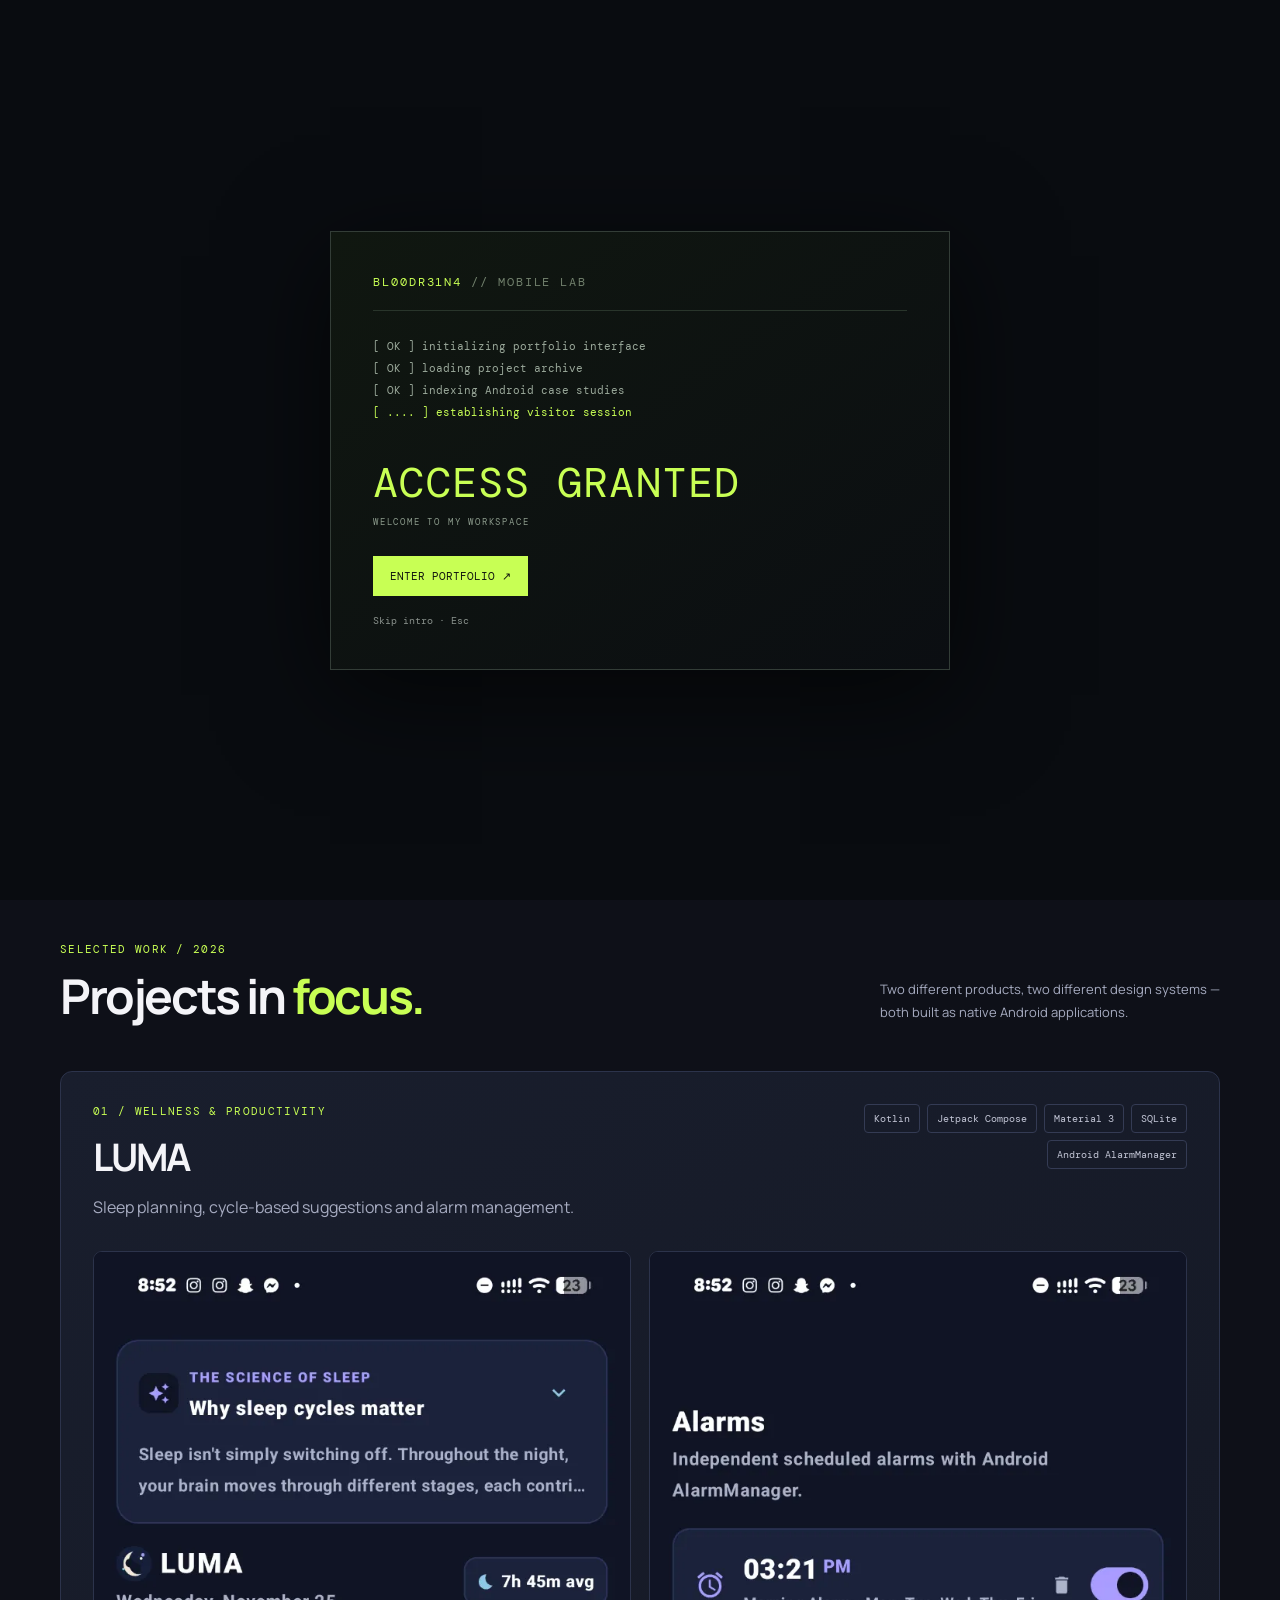
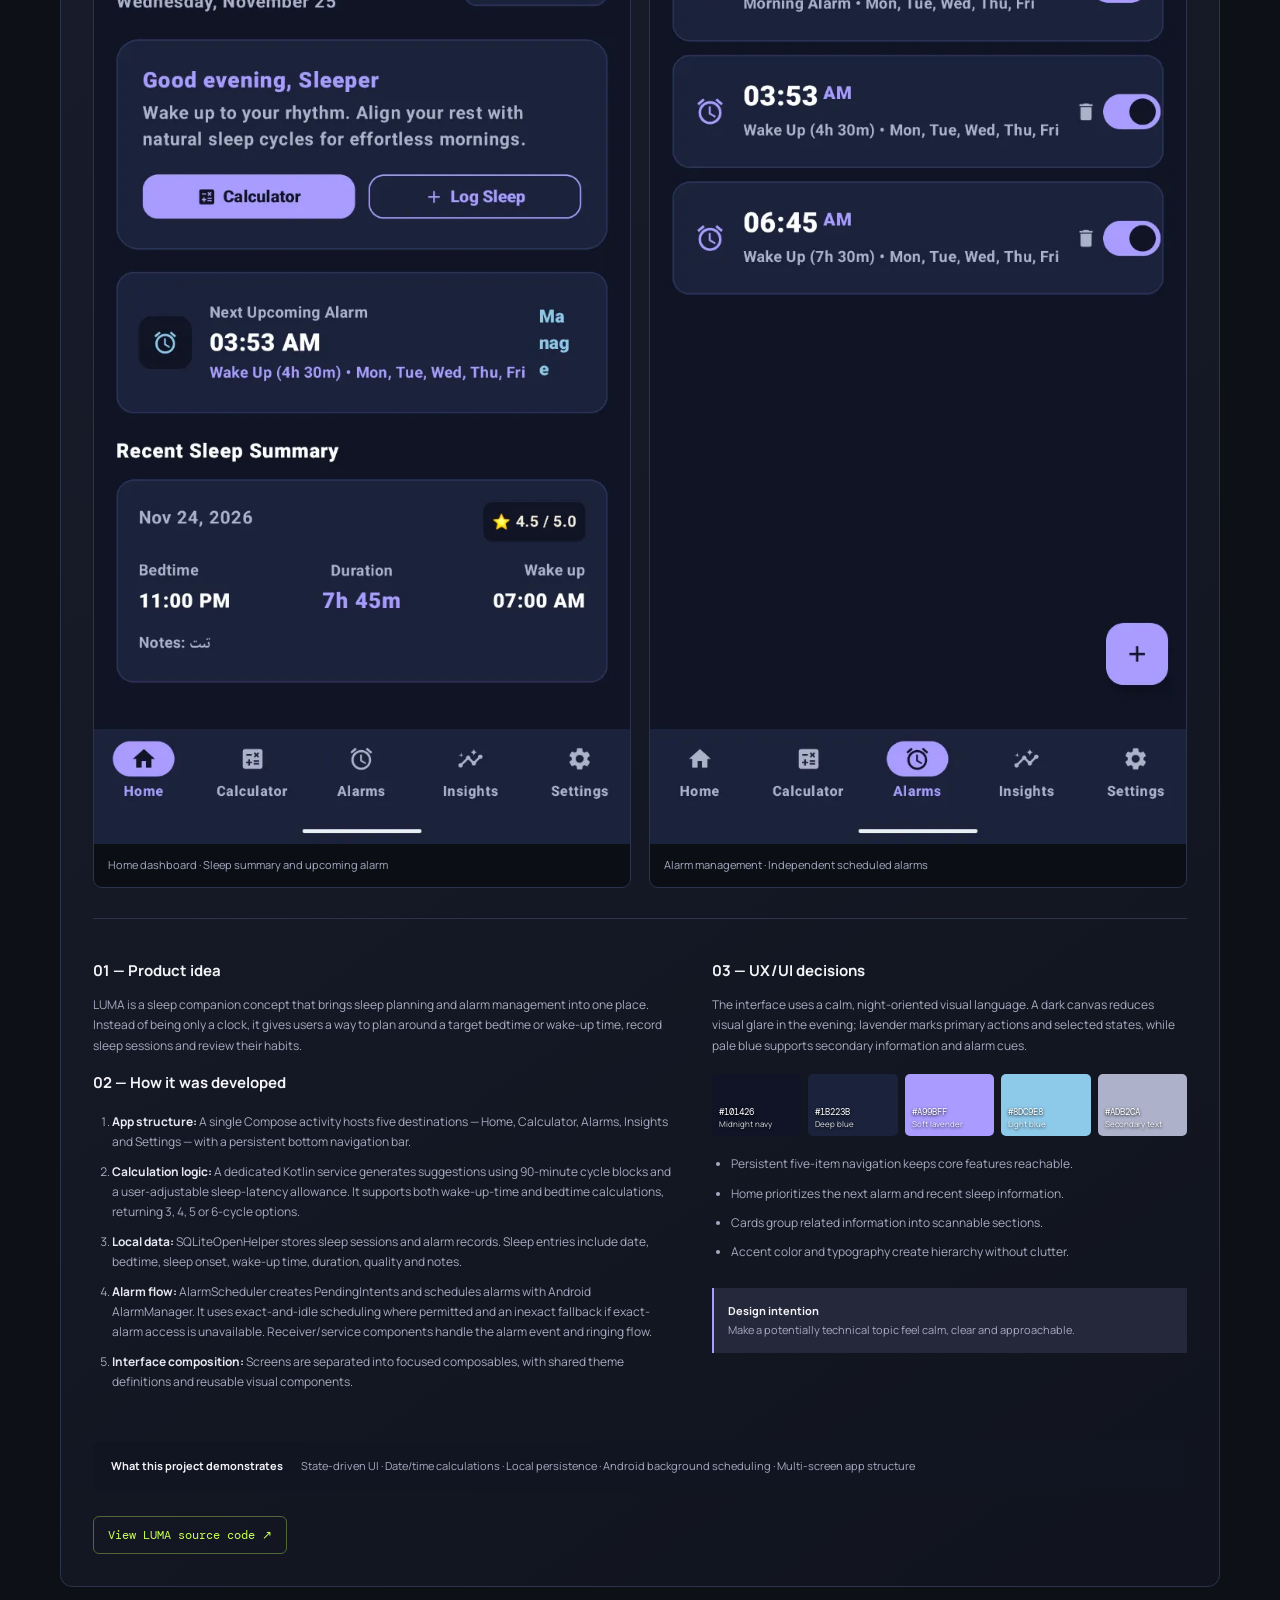
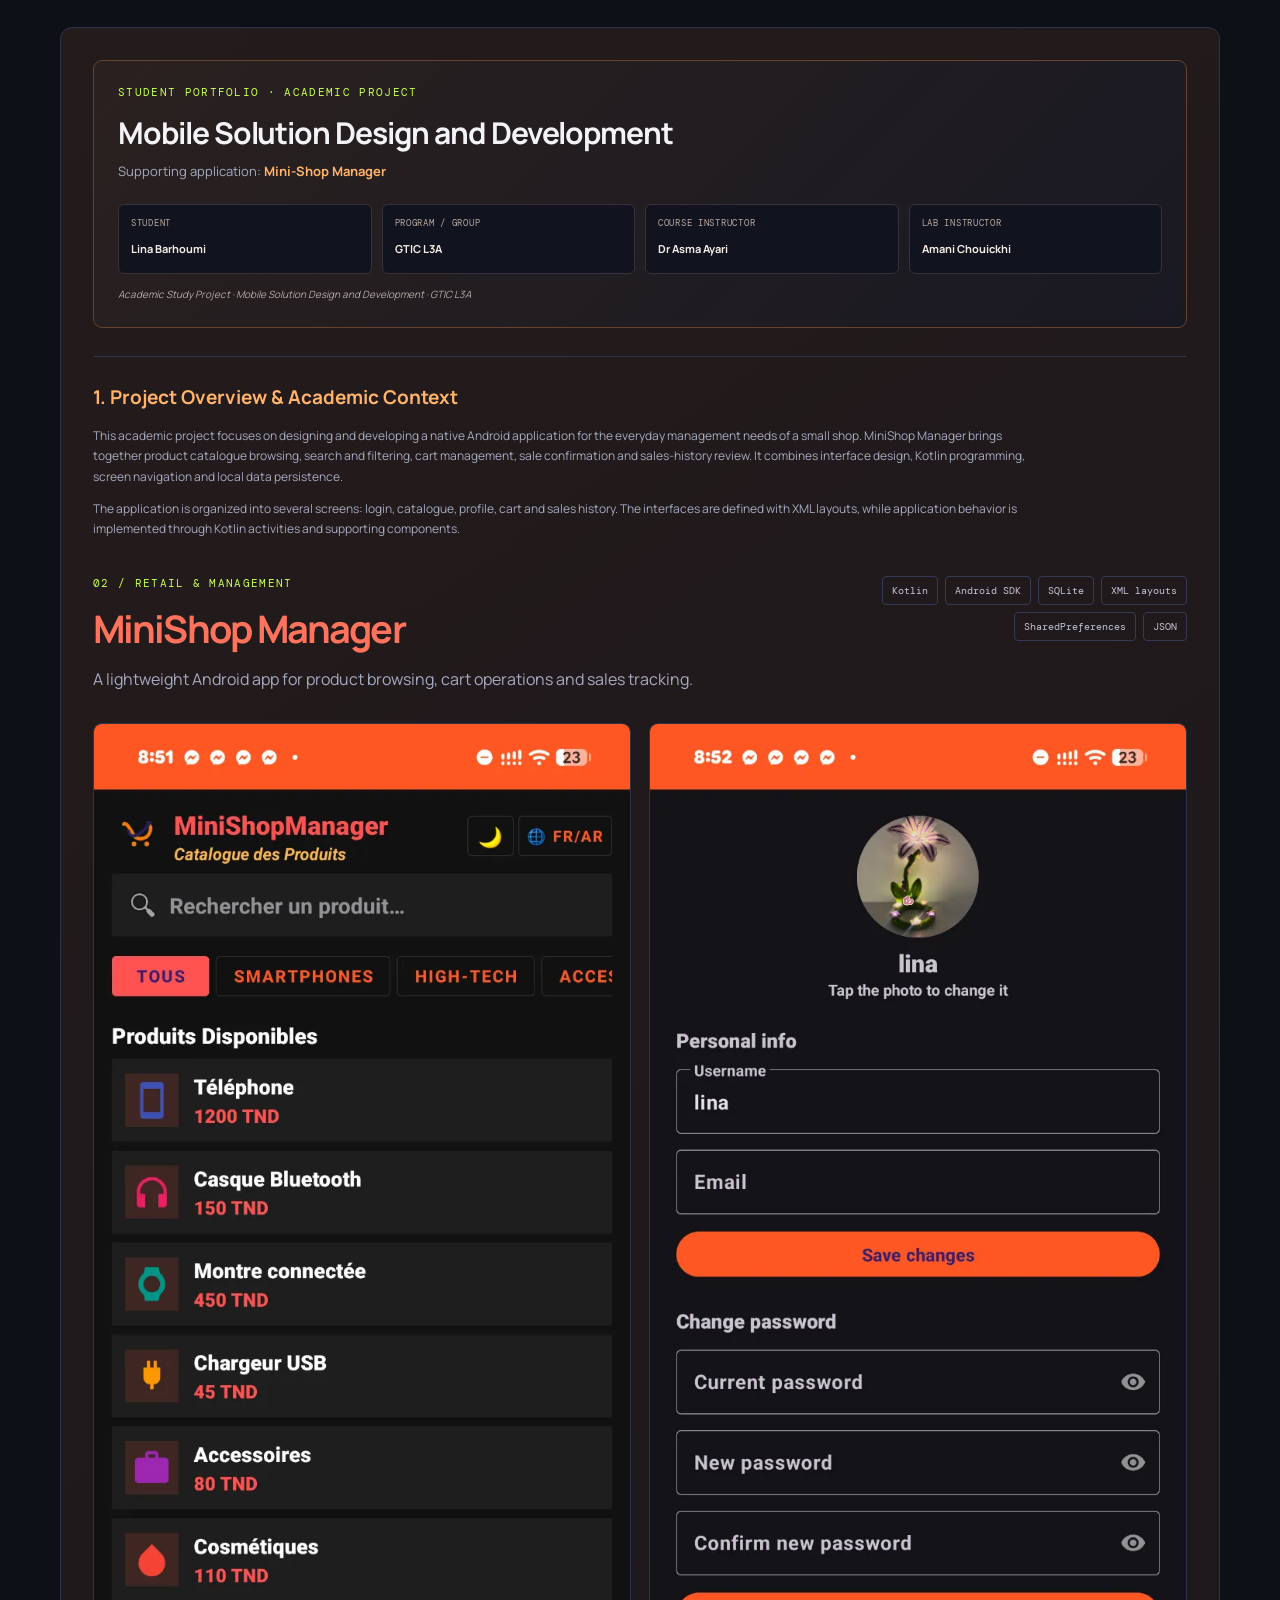
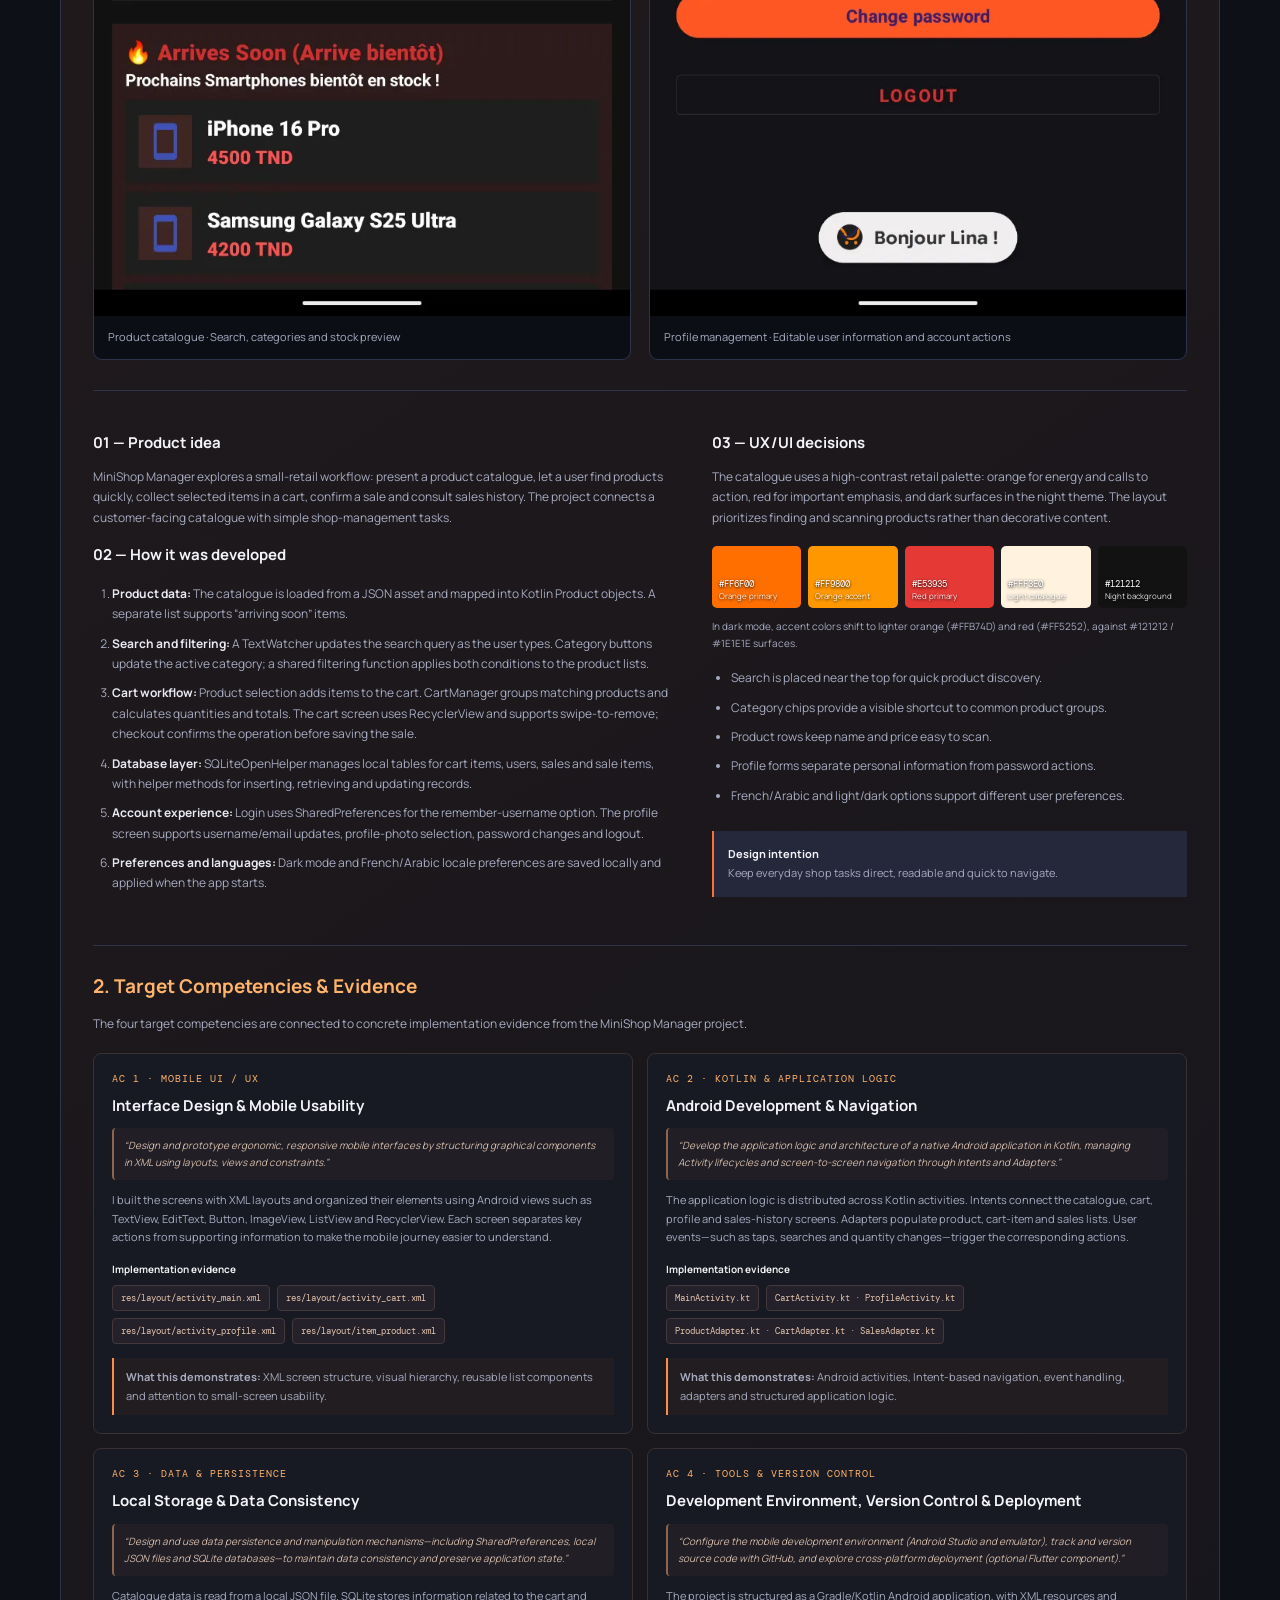
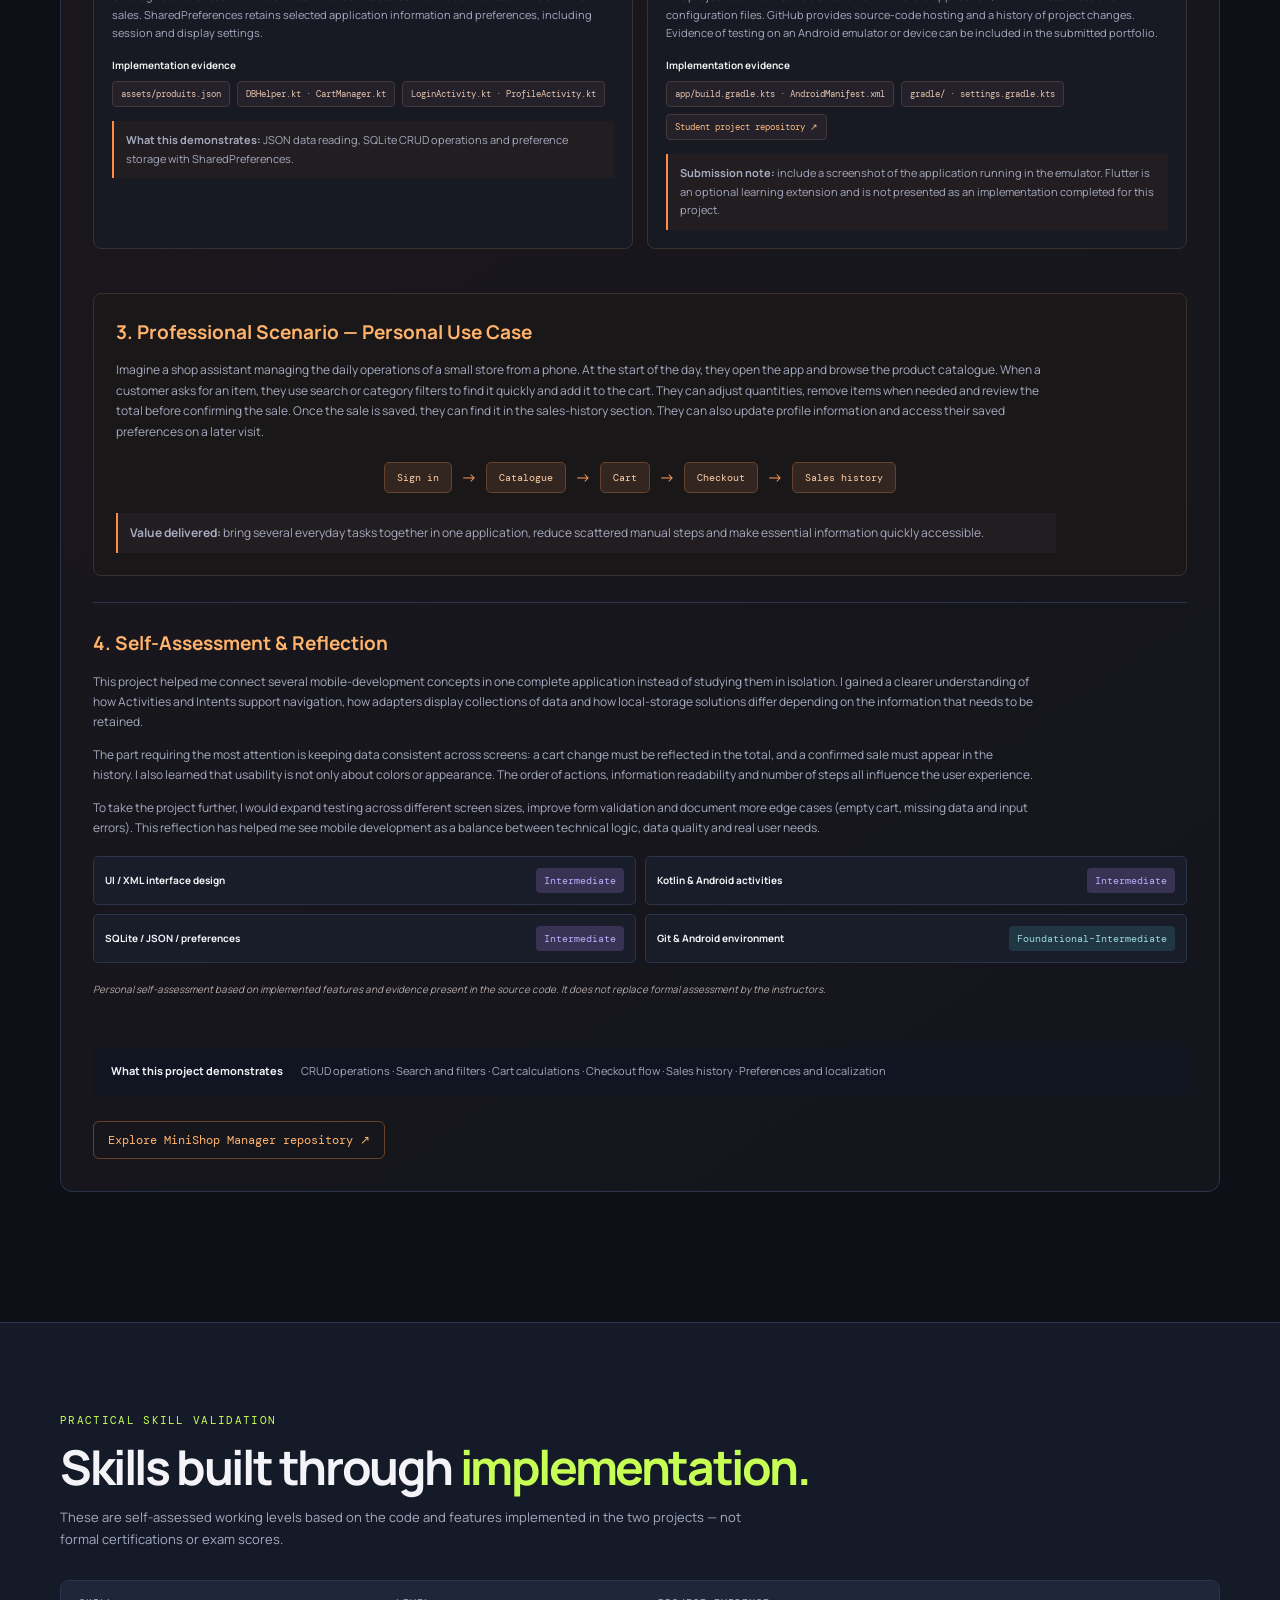
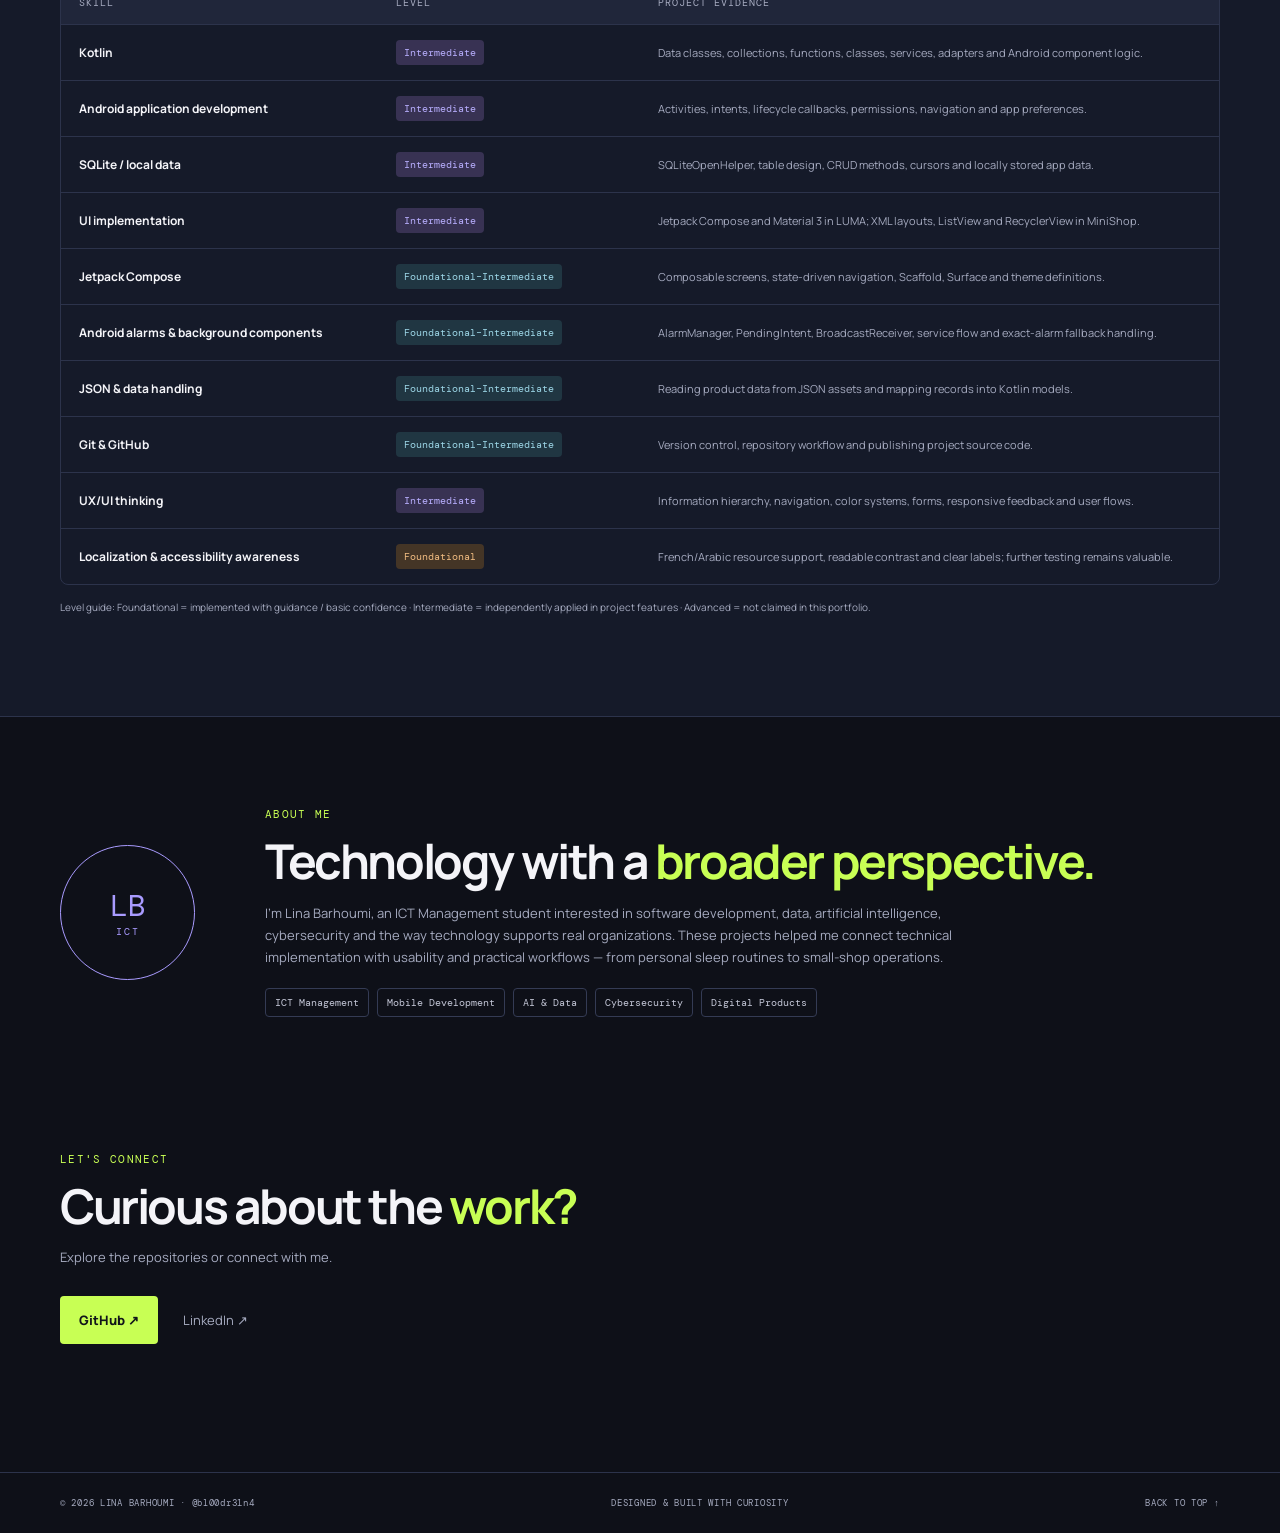
==== commit 0a51f133: "portfolio final version" ====
--- a/index.html
+++ b/index.html
@@ -14,7 +14,7 @@
   <div class="boot-panel"><div class="boot-brand">BL00DR31N4 <span>// MOBILE LAB</span></div><div class="boot-lines" id="bootLines"><p>[  OK  ] initializing portfolio interface</p><p>[  OK  ] loading project archive</p><p>[  OK  ] indexing Android case studies</p><p>[ .... ] establishing visitor session</p></div><div class="boot-grant">ACCESS GRANTED<span>WELCOME TO MY WORKSPACE</span></div><button class="boot-enter" id="enterPortfolio">ENTER PORTFOLIO ↗</button><button class="boot-skip" id="skipIntro">Skip intro · Esc</button></div>
 </div>
 <div class="scroll-progress" id="scrollProgress"></div>
-<header class="topbar"><a class="brand" href="#home"><span class="brand-mark">LB</span><span>LINA BARHOUMI<small>@bl00dr31n4 · MOBILE DEVELOPMENT</small></span></a><nav id="mainNav"><a href="#home">00 Home</a><a href="#projects">01 Projects</a><a href="#sae">02 SAÉ</a><a href="#skills">03 Skills</a><a href="#about">04 About</a></nav><div class="top-actions"><button class="terminal-trigger" id="openTerminal" type="button">⌘ <span>Open terminal</span></button><a class="top-cta" href="https://github.com/LINAAAA55" target="_blank" rel="noreferrer">GitHub ↗</a><button class="mobile-menu" id="mobileMenu" aria-label="Toggle navigation" aria-expanded="false">☰</button></div></header>
+<header class="topbar"><a class="brand" href="#home"><span class="brand-mark">LB</span><span>LINA BARHOUMI<small>@bl00dr31n4 · MOBILE DEVELOPMENT</small></span></a><nav id="mainNav"><a href="#home">00 Home</a><a href="#projects">01 Projects</a><a href="#sae">02 Academic Project</a><a href="#skills">03 Skills</a><a href="#about">04 About</a></nav><div class="top-actions"><button class="terminal-trigger" id="openTerminal" type="button">⌘ <span>Open terminal</span></button><a class="top-cta" href="https://github.com/LINAAAA55" target="_blank" rel="noreferrer">GitHub ↗</a><button class="mobile-menu" id="mobileMenu" aria-label="Toggle navigation" aria-expanded="false">☰</button></div></header>
 <main>
 <section class="hero wrap" id="home"><div class="hero-copy"><div class="eyebrow"><i></i> OPERATOR ONLINE · GTIC L3A · TUNISIA</div><h1>Building useful apps.<br><em>Designing better flows.</em></h1><p class="intro">I’m Lina Barhoumi — an ICT Management student interested in the intersection of mobile development, user experience and real-world problem solving. This is my interactive project archive: a closer look at what I built, how I approached it and what I learned.</p><div class="actions"><a class="btn" href="#projects">Explore my projects ↓</a><a class="underlink" href="https://github.com/LINAAAA55" target="_blank" rel="noreferrer">GitHub profile ↗</a></div><div class="hero-stats"><div><b>02</b><span>ANDROID PROJECTS</span></div><div><b>KOTLIN</b><span>PRIMARY LANGUAGE</span></div><div><b>GTIC L3A</b><span>ACADEMIC TRACK</span></div></div><div class="hero-handle"><span class="status-dot"></span> lina@mobile-lab:~$ <span class="typing-cursor">▌</span><small>Press <kbd>/</kbd> for quick navigation</small></div></div><div class="hero-art"><div class="orb"></div><div class="float-note">IDEA → INTERFACE → IMPLEMENTATION</div><div class="phone phone-shop"><div class="mock-status">9:41　●●● ▰</div><div class="mock-title orange">🛒 MiniShop</div><div class="mock-search">⌕　Search products</div><div class="mock-chip">ALL　 SMARTPHONES　 TECH</div><div class="mock-row"><span>▯</span><b>Smart devices</b></div><div class="mock-row"><span>◉</span><b>Accessories</b></div></div><div class="phone phone-luma"><div class="mock-status">9:41　●●● ▰</div><div class="mock-title lavender">☾ LUMA</div><div class="mock-label">YOUR NIGHT, IN RHYTHM</div><h3>Rest well.<br><em>Wake gently.</em></h3><div class="mock-sleep">NEXT ALARM<strong>07:00 <small>AM</small></strong><span>Wake up to your rhythm</span></div><div class="mock-bottom">⌂　　 ◷　　 ✧　　 ⚙</div></div></div></section>
 
@@ -25,33 +25,33 @@
 <div class="project-outcome"><b>What this project demonstrates</b><span>State-driven UI · Date/time calculations · Local persistence · Android background scheduling · Multi-screen app structure</span></div><a class="repo" href="https://github.com/LINAAAA55/LUMA" target="_blank" rel="noreferrer">View LUMA source code ↗</a></article>
 
 <article class="project shop"><div class="sae-cover" id="sae">
-<div class="eyebrow">PORTFOLIO ÉTUDIANT · SAÉ</div>
-<h4>Conception et Déploiement d’une Solution Mobile</h4>
-<p class="sae-subtitle">Application support : <strong>Mini-Shop Manager</strong></p>
+<div class="eyebrow">STUDENT PORTFOLIO · ACADEMIC PROJECT</div>
+<h4>Mobile Solution Design and Development</h4>
+<p class="sae-subtitle">Supporting application: <strong>Mini-Shop Manager</strong></p>
 <div class="sae-meta">
-<div><small>ÉTUDIANTE</small><strong>Lina Barhoumi</strong></div>
-<div><small>PARCOURS / GROUPE</small><strong>GTIC L3A</strong></div>
-<div><small>ENSEIGNANTE COURS</small><strong>Dr Asma Ayari</strong></div>
-<div><small>ENSEIGNANTE TP</small><strong>Amani Chouickhi</strong></div>
+<div><small>STUDENT</small><strong>Lina Barhoumi</strong></div>
+<div><small>PROGRAM / GROUP</small><strong>GTIC L3A</strong></div>
+<div><small>COURSE INSTRUCTOR</small><strong>Dr Asma Ayari</strong></div>
+<div><small>LAB INSTRUCTOR</small><strong>Amani Chouickhi</strong></div>
 </div>
-<p class="sae-note">SAÉ · Conception et Déploiement d’une Solution Mobile · Parcours GTIC L3A</p>
+<p class="sae-note">Academic Study Project · Mobile Solution Design and Development · GTIC L3A</p>
 </div>
-<div class="sae-intro"><h4>1. Présentation de la SAÉ et cadre du projet</h4><p>Cette SAÉ consiste à concevoir et développer une application mobile Android native en réponse à un besoin concret de gestion d’une petite boutique. Mini-Shop Manager rassemble la consultation d’un catalogue, la recherche et le filtrage des produits, la gestion d’un panier, la validation d’une vente et la consultation de l’historique. Le projet mobilise la conception d’interfaces, la programmation Kotlin, la navigation entre écrans et la persistance locale des informations.</p><p>Le travail s’appuie sur une application structurée autour de plusieurs écrans : connexion, catalogue, profil, panier et historique des ventes. Les interfaces sont définies en XML et les comportements sont pris en charge par des activités et des composants Kotlin.</p></div>
+<div class="sae-intro"><h4>1. Project Overview & Academic Context</h4><p>This academic project focuses on designing and developing a native Android application for the everyday management needs of a small shop. MiniShop Manager brings together product catalogue browsing, search and filtering, cart management, sale confirmation and sales-history review. It combines interface design, Kotlin programming, screen navigation and local data persistence.</p><p>The application is organized into several screens: login, catalogue, profile, cart and sales history. The interfaces are defined with XML layouts, while application behavior is implemented through Kotlin activities and supporting components.</p></div>
 <div class="project-head"><div><div class="project-number">02 / RETAIL & MANAGEMENT</div><h3>MiniShop Manager</h3><p class="tagline">A lightweight Android app for product browsing, cart operations and sales tracking.</p></div><div class="chips"><span>Kotlin</span><span>Android SDK</span><span>SQLite</span><span>XML layouts</span><span>SharedPreferences</span><span>JSON</span></div></div>
 <div class="gallery"><figure><img src="assets/minishop-catalogue.png" alt="MiniShop Manager product catalogue with search, category filters and product prices"><figcaption>Product catalogue · Search, categories and stock preview</figcaption></figure><figure><img src="assets/minishop-profile.png" alt="MiniShop Manager profile page with personal information and password controls"><figcaption>Profile management · Editable user information and account actions</figcaption></figure></div>
-<div class="detail-grid"><section><h4>01 — Product idea</h4><p>MiniShop Manager explores a small-retail workflow: present a product catalogue, let a user find products quickly, collect selected items in a cart, confirm a sale and consult sales history. The project connects a customer-facing catalogue with simple shop-management tasks.</p><h4>02 — How it was developed</h4><ol><li><b>Product data:</b> The catalogue is loaded from a JSON asset and mapped into Kotlin Product objects. A separate list supports “arriving soon” items.</li><li><b>Search and filtering:</b> A TextWatcher updates the search query as the user types. Category buttons update the active category; a shared filtering function applies both conditions to the product lists.</li><li><b>Cart workflow:</b> Product selection adds items to the cart. CartManager groups matching products and calculates quantities and totals. The cart screen uses RecyclerView and supports swipe-to-remove; checkout confirms the operation before saving the sale.</li><li><b>Database layer:</b> SQLiteOpenHelper manages local tables for cart items, users, sales and sale items, with helper methods for inserting, retrieving and updating records.</li><li><b>Account experience:</b> Login uses SharedPreferences for the remember-username option. The profile screen supports username/email updates, profile-photo selection, password changes and logout.</li><li><b>Preferences and languages:</b> Dark mode and French/Arabic locale preferences are saved locally and applied when the app starts.</li></ol></section><section><h4>03 — UX/UI decisions</h4><p>The catalogue uses a high-contrast retail palette: orange for energy and calls to action, red for important emphasis, and dark surfaces in the night theme. The layout prioritizes finding and scanning products rather than decorative content.</p><div class="palette"><span style="--swatch:#FF6F00">#FF6F00<small>Orange primary</small></span><span style="--swatch:#FF9800">#FF9800<small>Orange accent</small></span><span style="--swatch:#E53935">#E53935<small>Red primary</small></span><span style="--swatch:#FFF3E0">#FFF3E0<small>Light catalogue</small></span><span style="--swatch:#121212">#121212<small>Night background</small></span></div><p class="palette-note">En mode sombre, les couleurs d’accent évoluent notamment vers l’orange clair (#FFB74D) et le rouge (#FF5252), sur des surfaces #121212 / #1E1E1E.</p><ul><li>Search is placed near the top for quick product discovery.</li><li>Category chips provide a visible shortcut to common product groups.</li><li>Product rows keep name and price easy to scan.</li><li>Profile forms separate personal information from password actions.</li><li>French/Arabic and light/dark options support different user preferences.</li></ul><div class="callout"><b>Design intention</b><br>Keep everyday shop tasks direct, readable and quick to navigate.</div></section></div>
+<div class="detail-grid"><section><h4>01 — Product idea</h4><p>MiniShop Manager explores a small-retail workflow: present a product catalogue, let a user find products quickly, collect selected items in a cart, confirm a sale and consult sales history. The project connects a customer-facing catalogue with simple shop-management tasks.</p><h4>02 — How it was developed</h4><ol><li><b>Product data:</b> The catalogue is loaded from a JSON asset and mapped into Kotlin Product objects. A separate list supports “arriving soon” items.</li><li><b>Search and filtering:</b> A TextWatcher updates the search query as the user types. Category buttons update the active category; a shared filtering function applies both conditions to the product lists.</li><li><b>Cart workflow:</b> Product selection adds items to the cart. CartManager groups matching products and calculates quantities and totals. The cart screen uses RecyclerView and supports swipe-to-remove; checkout confirms the operation before saving the sale.</li><li><b>Database layer:</b> SQLiteOpenHelper manages local tables for cart items, users, sales and sale items, with helper methods for inserting, retrieving and updating records.</li><li><b>Account experience:</b> Login uses SharedPreferences for the remember-username option. The profile screen supports username/email updates, profile-photo selection, password changes and logout.</li><li><b>Preferences and languages:</b> Dark mode and French/Arabic locale preferences are saved locally and applied when the app starts.</li></ol></section><section><h4>03 — UX/UI decisions</h4><p>The catalogue uses a high-contrast retail palette: orange for energy and calls to action, red for important emphasis, and dark surfaces in the night theme. The layout prioritizes finding and scanning products rather than decorative content.</p><div class="palette"><span style="--swatch:#FF6F00">#FF6F00<small>Orange primary</small></span><span style="--swatch:#FF9800">#FF9800<small>Orange accent</small></span><span style="--swatch:#E53935">#E53935<small>Red primary</small></span><span style="--swatch:#FFF3E0">#FFF3E0<small>Light catalogue</small></span><span style="--swatch:#121212">#121212<small>Night background</small></span></div><p class="palette-note">In dark mode, accent colors shift to lighter orange (#FFB74D) and red (#FF5252), against #121212 / #1E1E1E surfaces.</p><ul><li>Search is placed near the top for quick product discovery.</li><li>Category chips provide a visible shortcut to common product groups.</li><li>Product rows keep name and price easy to scan.</li><li>Profile forms separate personal information from password actions.</li><li>French/Arabic and light/dark options support different user preferences.</li></ul><div class="callout"><b>Design intention</b><br>Keep everyday shop tasks direct, readable and quick to navigate.</div></section></div>
 <section class="sae-section">
-<h4>2. Compétences visées & traces</h4>
-<p class="sae-lead">Les quatre apprentissages critiques sont présentés avec des exemples concrets repérables dans le projet Mini-Shop Manager.</p>
+<h4>2. Target Competencies & Evidence</h4>
+<p class="sae-lead">The four target competencies are connected to concrete implementation evidence from the MiniShop Manager project.</p>
 <div class="ac-grid">
-<article class="ac-card"><div class="ac-label">AC 1 · UI / UX MOBILE</div><h5>Conception des interfaces et ergonomie</h5><p class="ac-official">« Concevoir et maquetter des interfaces utilisateur ergonomiques et réactives pour terminaux mobiles, en structurant les composants graphiques en XML (Layouts, Vues et Contraintes). »</p><p>J’ai construit les écrans à partir de layouts XML, en organisant les éléments avec des vues Android (TextView, EditText, Button, ImageView, ListView et RecyclerView). Les écrans séparent les actions principales et les informations pour rendre le parcours compréhensible sur mobile.</p><div class="trace"><b>Traces à consulter</b><code>res/layout/activity_main.xml</code><code>res/layout/activity_cart.xml</code><code>res/layout/activity_profile.xml</code><code>res/layout/item_product.xml</code></div><p class="reflection"><b>Ce que cela démontre :</b> structuration d’écrans XML, hiérarchie visuelle, composants réutilisés dans les listes et prise en compte de l’usage sur petit écran.</p></article>
-<article class="ac-card"><div class="ac-label">AC 2 · KOTLIN & LOGIQUE</div><h5>Développement et navigation Android</h5><p class="ac-official">« Développer la logique applicative et l’architecture d’une application mobile Android native en langage Kotlin, en gérant le cycle de vie des Activités et la navigation inter-écrans via des Intents et des Adaptateurs. »</p><p>La logique est répartie entre plusieurs activités Kotlin. Les Intents permettent de passer du catalogue au panier, au profil et à l’historique. Les adaptateurs alimentent les listes de produits, d’articles du panier et de ventes. Les événements (clics, recherche, changement de quantité) déclenchent les actions correspondantes.</p><div class="trace"><b>Traces à consulter</b><code>MainActivity.kt</code><code>CartActivity.kt · ProfileActivity.kt</code><code>ProductAdapter.kt · CartAdapter.kt · SalesAdapter.kt</code></div><p class="reflection"><b>Ce que cela démontre :</b> activités Android, navigation par Intent, gestion d’événements, adaptateurs et organisation de la logique applicative.</p></article>
-<article class="ac-card"><div class="ac-label">AC 3 · DONNÉES & PERSISTANCE</div><h5>Stockage local et cohérence des données</h5><p class="ac-official">« Concevoir et exploiter des mécanismes de persistance et de manipulation de données (SharedPreferences, fichiers JSON locaux et base de données SQLite), garantissant la cohérence et la conservation de l’état applicatif. »</p><p>Les données du catalogue sont lues depuis un fichier JSON local. SQLite est utilisé pour conserver les données liées au panier et aux ventes. SharedPreferences mémorise certaines informations et préférences de l’application, notamment les paramètres de session et d’affichage.</p><div class="trace"><b>Traces à consulter</b><code>assets/produits.json</code><code>DBHelper.kt · CartManager.kt</code><code>LoginActivity.kt · ProfileActivity.kt</code></div><p class="reflection"><b>Ce que cela démontre :</b> lecture de données JSON, opérations CRUD avec SQLite et conservation de préférences avec SharedPreferences.</p></article>
-<article class="ac-card"><div class="ac-label">AC 4 · OUTILS & VERSIONNEMENT</div><h5>Environnement, versionnement et déploiement</h5><p class="ac-official">« Configurer l’environnement de développement mobile (Android Studio, Émulateur), assurer la traçabilité et le versionnement du code source sur GitHub, et initier le déploiement multiplateforme (optionnel sur Flutter). »</p><p>Le projet est organisé comme une application Android Gradle/Kotlin, avec ses ressources XML et ses fichiers de configuration. Le dépôt GitHub permet de conserver le code source et de suivre ses évolutions. La vérification sur émulateur ou appareil Android constitue la trace de validation à joindre au portfolio.</p><div class="trace"><b>Traces à consulter</b><code>app/build.gradle.kts · AndroidManifest.xml</code><code>gradle/ · settings.gradle.kts</code><a href="https://github.com/LINAAAA55" target="_blank" rel="noreferrer">Dépôt GitHub de l’étudiante ↗</a></div><p class="reflection"><b>À préciser dans la remise :</b> joindre une capture de l’application exécutée sur l’émulateur. Flutter est une ouverture possible de l’apprentissage, mais n’est pas présenté comme une réalisation de cette SAÉ.</p></article>
+<article class="ac-card"><div class="ac-label">AC 1 · MOBILE UI / UX</div><h5>Interface Design & Mobile Usability</h5><p class="ac-official">“Design and prototype ergonomic, responsive mobile interfaces by structuring graphical components in XML using layouts, views and constraints.”</p><p>I built the screens with XML layouts and organized their elements using Android views such as TextView, EditText, Button, ImageView, ListView and RecyclerView. Each screen separates key actions from supporting information to make the mobile journey easier to understand.</p><div class="trace"><b>Implementation evidence</b><code>res/layout/activity_main.xml</code><code>res/layout/activity_cart.xml</code><code>res/layout/activity_profile.xml</code><code>res/layout/item_product.xml</code></div><p class="reflection"><b>What this demonstrates:</b> XML screen structure, visual hierarchy, reusable list components and attention to small-screen usability.</p></article>
+<article class="ac-card"><div class="ac-label">AC 2 · KOTLIN & APPLICATION LOGIC</div><h5>Android Development & Navigation</h5><p class="ac-official">“Develop the application logic and architecture of a native Android application in Kotlin, managing Activity lifecycles and screen-to-screen navigation through Intents and Adapters.”</p><p>The application logic is distributed across Kotlin activities. Intents connect the catalogue, cart, profile and sales-history screens. Adapters populate product, cart-item and sales lists. User events—such as taps, searches and quantity changes—trigger the corresponding actions.</p><div class="trace"><b>Implementation evidence</b><code>MainActivity.kt</code><code>CartActivity.kt · ProfileActivity.kt</code><code>ProductAdapter.kt · CartAdapter.kt · SalesAdapter.kt</code></div><p class="reflection"><b>What this demonstrates:</b> Android activities, Intent-based navigation, event handling, adapters and structured application logic.</p></article>
+<article class="ac-card"><div class="ac-label">AC 3 · DATA & PERSISTENCE</div><h5>Local Storage & Data Consistency</h5><p class="ac-official">“Design and use data persistence and manipulation mechanisms—including SharedPreferences, local JSON files and SQLite databases—to maintain data consistency and preserve application state.”</p><p>Catalogue data is read from a local JSON file. SQLite stores information related to the cart and sales. SharedPreferences retains selected application information and preferences, including session and display settings.</p><div class="trace"><b>Implementation evidence</b><code>assets/produits.json</code><code>DBHelper.kt · CartManager.kt</code><code>LoginActivity.kt · ProfileActivity.kt</code></div><p class="reflection"><b>What this demonstrates:</b> JSON data reading, SQLite CRUD operations and preference storage with SharedPreferences.</p></article>
+<article class="ac-card"><div class="ac-label">AC 4 · TOOLS & VERSION CONTROL</div><h5>Development Environment, Version Control & Deployment</h5><p class="ac-official">“Configure the mobile development environment (Android Studio and emulator), track and version source code with GitHub, and explore cross-platform deployment (optional Flutter component).”</p><p>The project is structured as a Gradle/Kotlin Android application, with XML resources and configuration files. GitHub provides source-code hosting and a history of project changes. Evidence of testing on an Android emulator or device can be included in the submitted portfolio.</p><div class="trace"><b>Implementation evidence</b><code>app/build.gradle.kts · AndroidManifest.xml</code><code>gradle/ · settings.gradle.kts</code><a href="https://github.com/LINAAAA55/Mobilemanager" target="_blank" rel="noreferrer">Student project repository ↗</a></div><p class="reflection"><b>Submission note:</b> include a screenshot of the application running in the emulator. Flutter is an optional learning extension and is not presented as an implementation completed for this project.</p></article>
 </div>
 </section>
-<section class="sae-section usecase"><h4>3. Mise en situation professionnelle — use case personnel</h4><p>Je me place dans la situation d’une personne qui doit gérer les opérations quotidiennes d’une petite boutique depuis son téléphone. Au début de la journée, elle ouvre l’application et parcourt le catalogue. Lorsqu’un client demande un article, elle utilise la recherche ou les catégories pour le retrouver rapidement, puis l’ajoute au panier. Elle peut ajuster les quantités, retirer un produit si nécessaire et consulter le total avant de confirmer la vente. Une fois la vente enregistrée, elle retrouve son historique dans l’espace dédié. Elle peut également modifier certaines informations de profil et retrouver ses préférences lors d’une prochaine utilisation.</p><div class="flow-steps"><span>Connexion</span><i>→</i><span>Catalogue</span><i>→</i><span>Panier</span><i>→</i><span>Validation</span><i>→</i><span>Historique</span></div><p class="reflection"><b>Valeur apportée :</b> regrouper plusieurs tâches simples dans une seule application, limiter les manipulations dispersées et rendre les informations essentielles accessibles rapidement.</p></section>
-<section class="sae-section self-review"><h4>4. Auto-évaluation et réflexions</h4><p>Cette SAÉ m’a permis de relier plusieurs notions du développement mobile dans une application complète plutôt que de les traiter séparément. J’ai mieux compris le rôle des activités et des Intents dans la navigation, l’utilité des adaptateurs pour afficher des collections de données et la différence entre les solutions de stockage local selon le type d’information à conserver.</p><p>La partie qui demande le plus de rigueur est la cohérence des données entre les écrans : une modification du panier doit se refléter dans le total, et une vente validée doit pouvoir être retrouvée dans l’historique. J’ai aussi retenu que l’ergonomie ne dépend pas uniquement des couleurs ou de l’apparence : l’ordre des actions, la lisibilité des informations et le nombre d’étapes influencent directement l’expérience.</p><p>Pour aller plus loin, je souhaite renforcer mes tests sur différents formats d’écran, améliorer la validation des formulaires et documenter davantage les cas limites (panier vide, données manquantes, erreurs de saisie). Cette réflexion m’aide à voir le développement mobile comme un équilibre entre logique technique, qualité des données et besoins réels des utilisateurs.</p><div class="self-rating"><div><b>Conception UI/XML</b><span class="level medium">Intermédiaire</span></div><div><b>Kotlin & activités</b><span class="level medium">Intermédiaire</span></div><div><b>SQLite / JSON / préférences</b><span class="level medium">Intermédiaire</span></div><div><b>Git & environnement Android</b><span class="level foundation">Fondamental à intermédiaire</span></div></div><p class="sae-note">Auto-évaluation personnelle, fondée sur les fonctionnalités réalisées et les traces présentes dans le code. Elle ne remplace pas une validation officielle par les enseignants.</p></section>
+<section class="sae-section usecase"><h4>3. Professional Scenario — Personal Use Case</h4><p>Imagine a shop assistant managing the daily operations of a small store from a phone. At the start of the day, they open the app and browse the product catalogue. When a customer asks for an item, they use search or category filters to find it quickly and add it to the cart. They can adjust quantities, remove items when needed and review the total before confirming the sale. Once the sale is saved, they can find it in the sales-history section. They can also update profile information and access their saved preferences on a later visit.</p><div class="flow-steps"><span>Sign in</span><i>→</i><span>Catalogue</span><i>→</i><span>Cart</span><i>→</i><span>Checkout</span><i>→</i><span>Sales history</span></div><p class="reflection"><b>Value delivered:</b> bring several everyday tasks together in one application, reduce scattered manual steps and make essential information quickly accessible.</p></section>
+<section class="sae-section self-review"><h4>4. Self-Assessment & Reflection</h4><p>This project helped me connect several mobile-development concepts in one complete application instead of studying them in isolation. I gained a clearer understanding of how Activities and Intents support navigation, how adapters display collections of data and how local-storage solutions differ depending on the information that needs to be retained.</p><p>The part requiring the most attention is keeping data consistent across screens: a cart change must be reflected in the total, and a confirmed sale must appear in the history. I also learned that usability is not only about colors or appearance. The order of actions, information readability and number of steps all influence the user experience.</p><p>To take the project further, I would expand testing across different screen sizes, improve form validation and document more edge cases (empty cart, missing data and input errors). This reflection has helped me see mobile development as a balance between technical logic, data quality and real user needs.</p><div class="self-rating"><div><b>UI / XML interface design</b><span class="level medium">Intermediate</span></div><div><b>Kotlin & Android activities</b><span class="level medium">Intermediate</span></div><div><b>SQLite / JSON / preferences</b><span class="level medium">Intermediate</span></div><div><b>Git & Android environment</b><span class="level foundation">Foundational–Intermediate</span></div></div><p class="sae-note">Personal self-assessment based on implemented features and evidence present in the source code. It does not replace formal assessment by the instructors.</p></section>
 <div class="project-outcome"><b>What this project demonstrates</b><span>CRUD operations · Search and filters · Cart calculations · Checkout flow · Sales history · Preferences and localization</span></div><a class="repo" href="https://github.com/LINAAAA55/Mobilemanager" target="_blank" rel="noreferrer">Explore MiniShop Manager repository ↗</a></article>
 </section>
 
@@ -71,7 +71,7 @@
 <section class="contact wrap"><div class="eyebrow">LET'S CONNECT</div><h2>Curious about the <em>work?</em></h2><p>Explore the repositories or connect with me.</p><div class="actions"><a class="btn" href="https://github.com/LINAAAA55" target="_blank" rel="noreferrer">GitHub ↗</a><a class="underlink" href="https://www.linkedin.com/in/lina-barhoumi-393a6a364" target="_blank" rel="noreferrer">LinkedIn ↗</a></div></section>
 </main><footer><span>© 2026 LINA BARHOUMI · @bl00dr31n4</span><span>DESIGNED & BUILT WITH CURIOSITY</span><a href="#home">BACK TO TOP ↑</a></footer>
 <div class="terminal-overlay" id="terminalOverlay" aria-hidden="true"><div class="terminal-window"><div class="terminal-head"><span><i></i><i></i><i></i> lina@mobile-lab — interactive shell</span><button id="closeTerminal" aria-label="Close terminal">×</button></div><div class="terminal-body"><p class="terminal-muted">Welcome, visitor. This is a tiny navigation shell — no real system commands are executed.</p><p><span class="prompt">visitor@lina:~$</span> <span id="terminalTyped">help</span></p><div class="terminal-output" id="terminalOutput"><p>Available commands:</p><button data-command="projects">projects</button><button data-command="sae">sae</button><button data-command="skills">skills</button><button data-command="about">about</button><button data-command="contact">contact</button><button data-command="clear">clear</button><p class="terminal-hint">Choose a command or type one below. Press Esc to close.</p></div><form id="terminalForm"><label class="prompt" for="terminalInput">visitor@lina:~$</label><input id="terminalInput" autocomplete="off" spellcheck="false" placeholder="type a command…" aria-label="Terminal command"></form></div></div></div>
-<div class="command-palette" id="commandPalette" aria-hidden="true"><div class="palette-window"><div class="palette-search"><span>⌕</span><input id="paletteInput" placeholder="Jump to a section or project…" autocomplete="off"><kbd>ESC</kbd></div><div class="palette-results"><button data-target="home"><span>00</span> Home <kbd>↵</kbd></button><button data-target="projects"><span>01</span> Projects <kbd>↵</kbd></button><button data-target="sae"><span>02</span> SAÉ · MiniShop Manager <kbd>↵</kbd></button><button data-target="skills"><span>03</span> Skills & validation <kbd>↵</kbd></button><button data-target="about"><span>04</span> About me <kbd>↵</kbd></button><a href="https://github.com/LINAAAA55/Mobilemanager" target="_blank" rel="noreferrer"><span>↗</span> MiniShop GitHub repository</a><a href="https://www.linkedin.com/in/lina-barhoumi-393a6a364" target="_blank" rel="noreferrer"><span>↗</span> LinkedIn profile</a></div><div class="palette-foot">NAVIGATE <kbd>↑</kbd><kbd>↓</kbd> SELECT <kbd>ENTER</kbd> CLOSE <kbd>ESC</kbd></div></div></div>
+<div class="command-palette" id="commandPalette" aria-hidden="true"><div class="palette-window"><div class="palette-search"><span>⌕</span><input id="paletteInput" placeholder="Jump to a section or project…" autocomplete="off"><kbd>ESC</kbd></div><div class="palette-results"><button data-target="home"><span>00</span> Home <kbd>↵</kbd></button><button data-target="projects"><span>01</span> Projects <kbd>↵</kbd></button><button data-target="sae"><span>02</span> Academic Project · MiniShop Manager <kbd>↵</kbd></button><button data-target="skills"><span>03</span> Skills & validation <kbd>↵</kbd></button><button data-target="about"><span>04</span> About me <kbd>↵</kbd></button><a href="https://github.com/LINAAAA55/Mobilemanager" target="_blank" rel="noreferrer"><span>↗</span> MiniShop GitHub repository</a><a href="https://www.linkedin.com/in/lina-barhoumi-393a6a364" target="_blank" rel="noreferrer"><span>↗</span> LinkedIn profile</a></div><div class="palette-foot">NAVIGATE <kbd>↑</kbd><kbd>↓</kbd> SELECT <kbd>ENTER</kbd> CLOSE <kbd>ESC</kbd></div></div></div>
 <div class="toast" id="toast" role="status" aria-live="polite"></div>
 <div class="lightbox" id="lightbox" aria-hidden="true"><button class="close" aria-label="Close image">×</button><img src="" alt="Expanded project screenshot"><p></p></div><script src="script.js"></script>
 </body></html>
